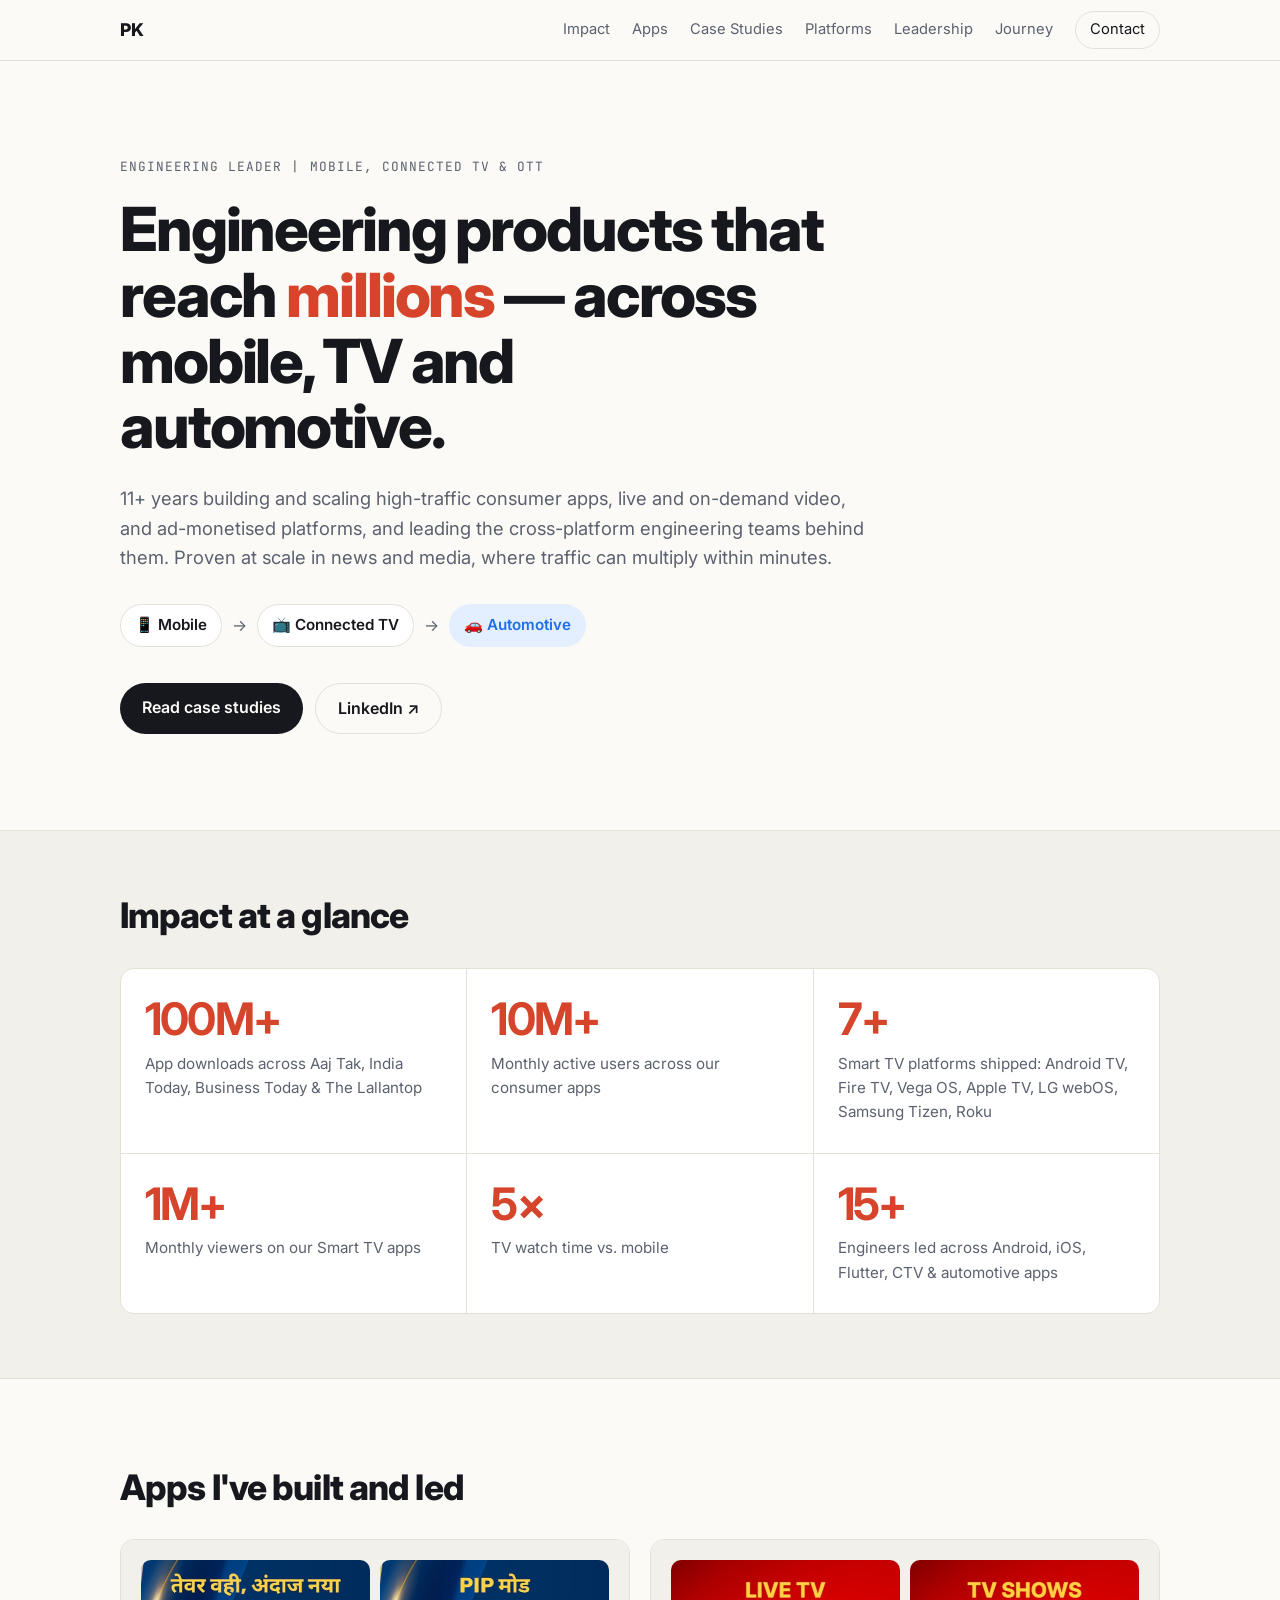
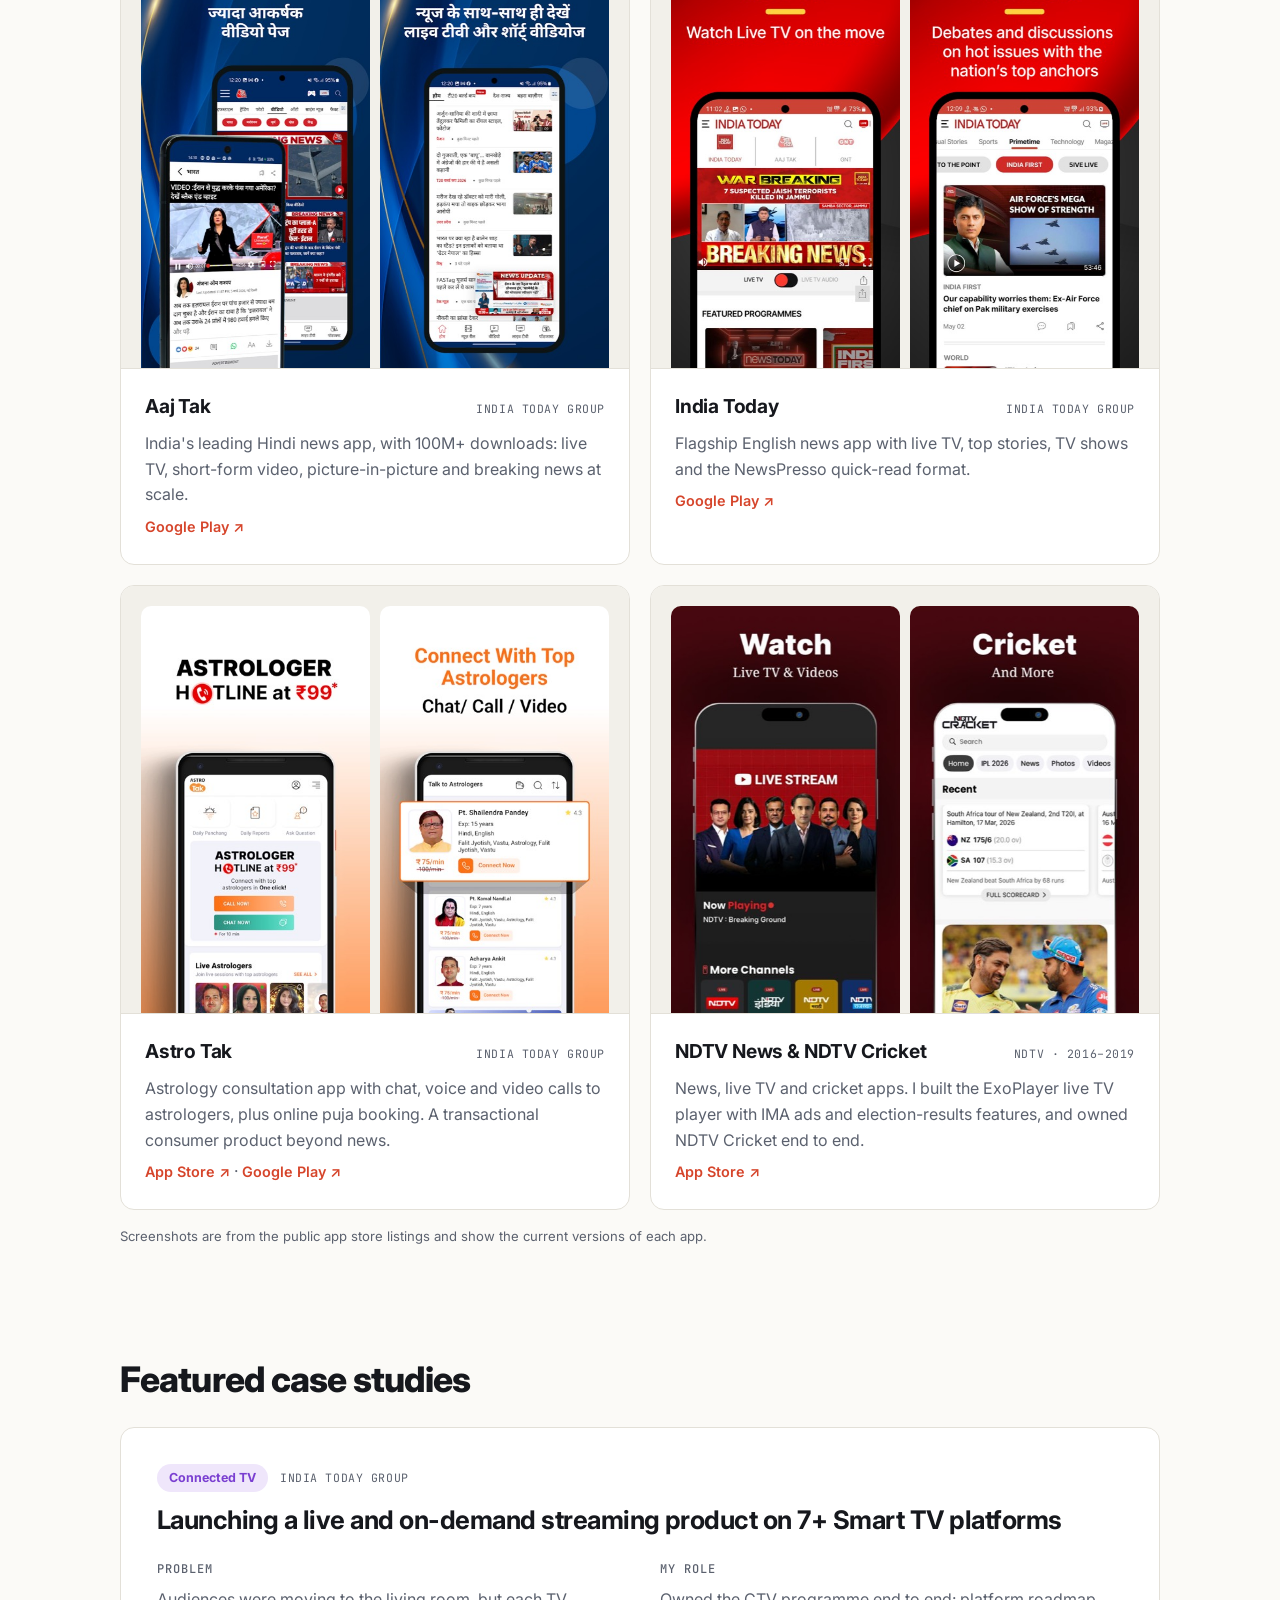
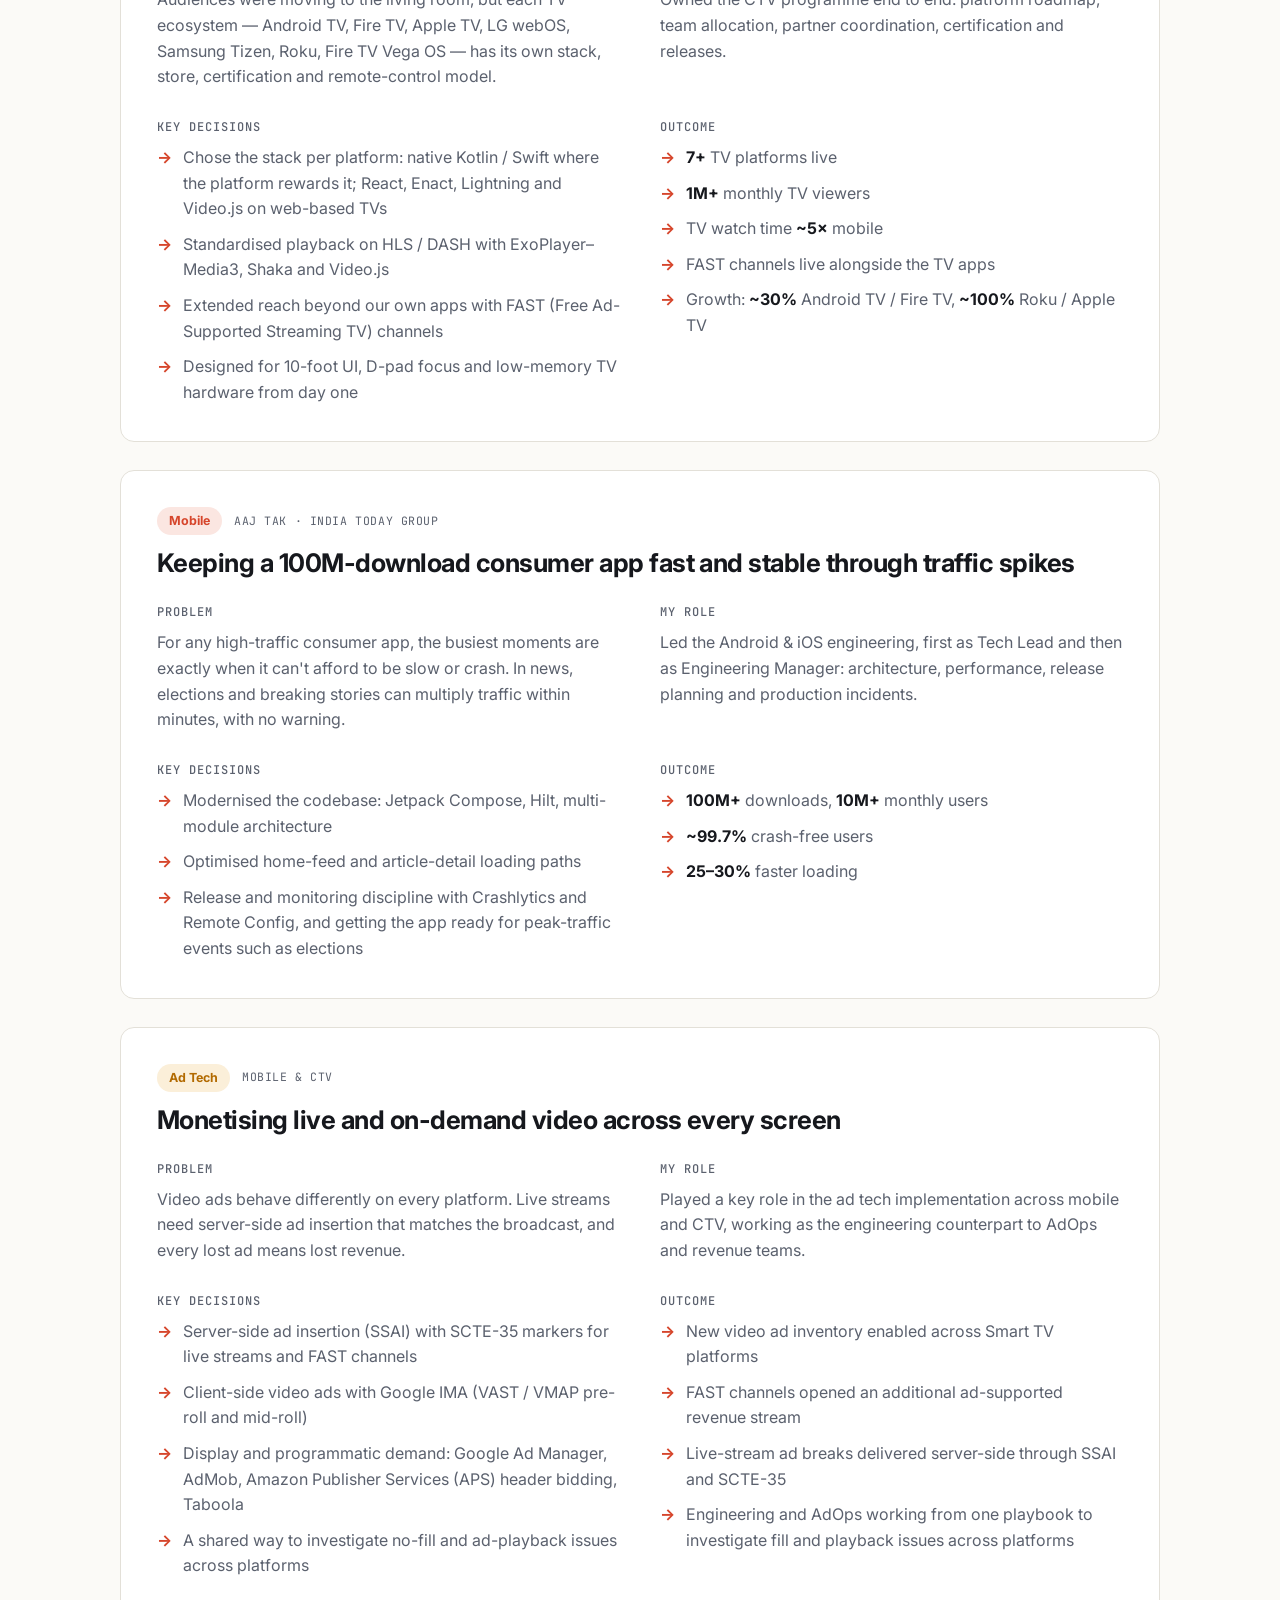
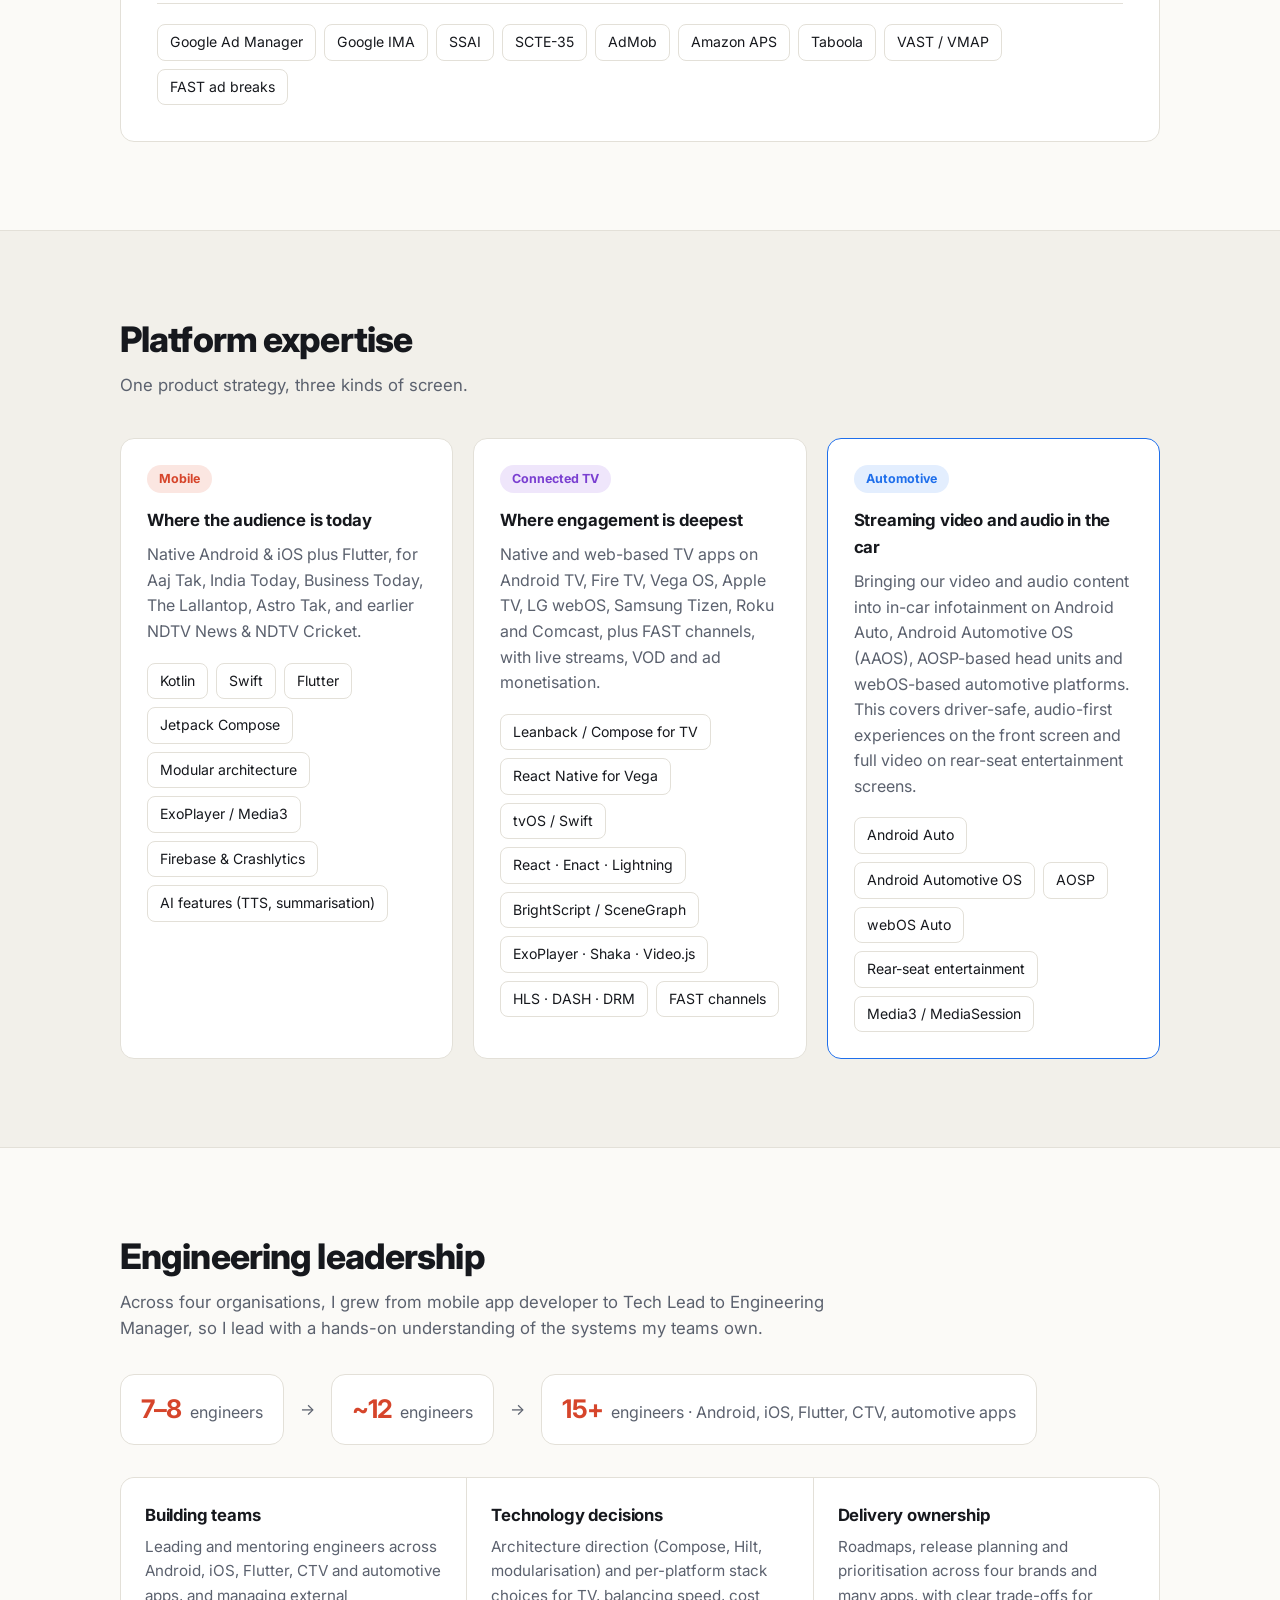
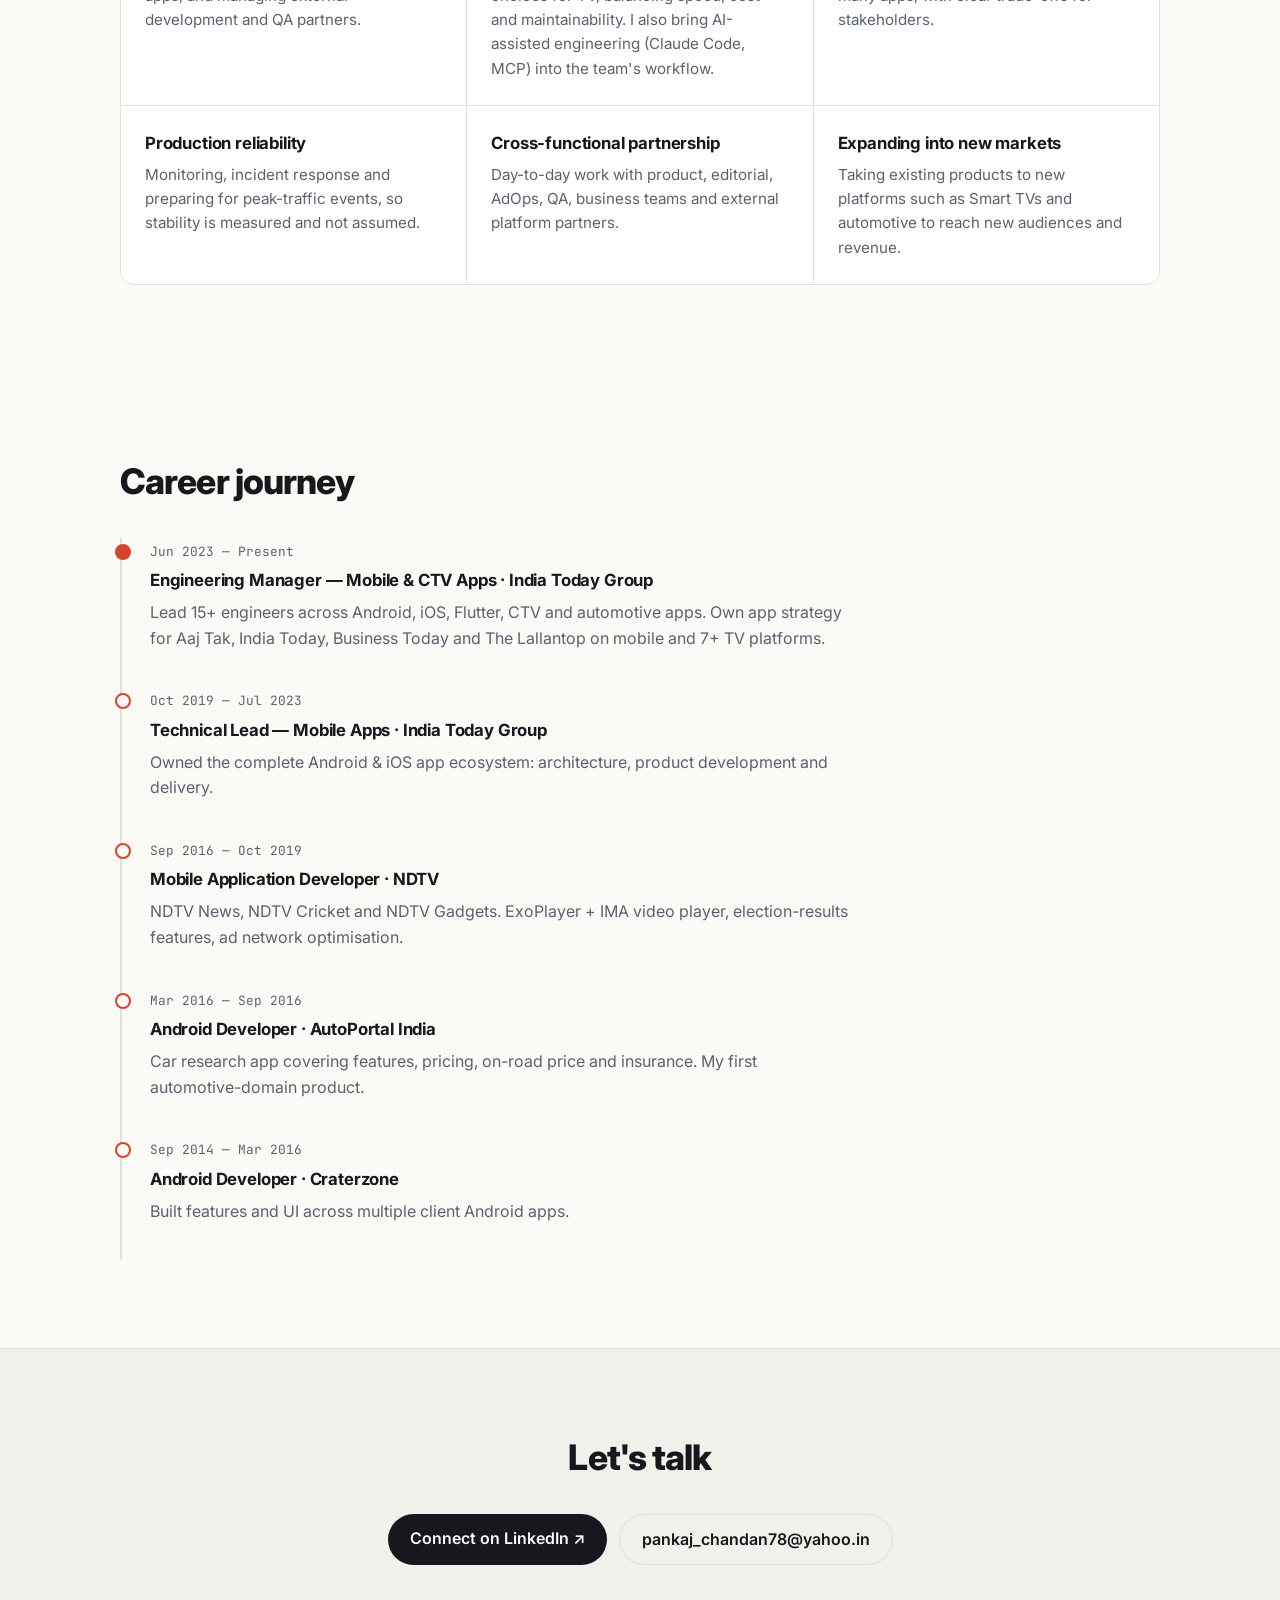
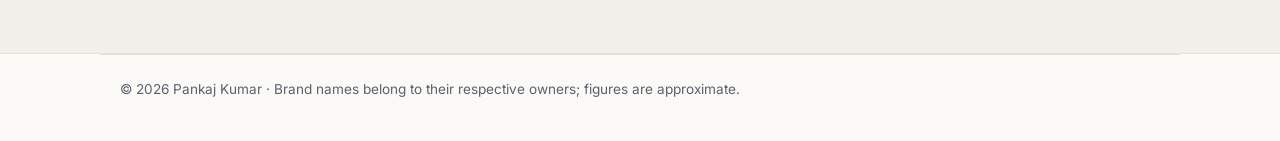
==== index.html @ 27af9845 "Add app gallery with store screenshots, including Astro Tak Co-Authored-By: Claude Opus 5.5 <noreply" ====
<!doctype html>
<html lang="en">
<head>
  <meta charset="utf-8">
  <meta name="viewport" content="width=device-width, initial-scale=1">
  <title>Pankaj Kumar — Engineering Leader, Mobile, Connected TV &amp; OTT</title>
  <meta name="description" content="Engineering Leader with 11+ years scaling high-traffic consumer apps, live and on-demand video, and ad-monetised platforms across mobile, 7+ Smart TV platforms and automotive. Proven at scale on Aaj Tak, India Today and NDTV.">
  <meta property="og:type" content="website">
  <meta property="og:title" content="Pankaj Kumar — Engineering Leader, Mobile, Connected TV &amp; OTT">
  <meta property="og:description" content="Multi-platform engineering leader for high-traffic consumer apps, live and on-demand video, and ad-monetised platforms — on phones, 7+ TV platforms and in the car.">
  <meta property="og:url" content="https://pankajkumar78.github.io/">
  <meta property="og:image" content="https://pankajkumar78.github.io/og-image.png">
  <meta property="og:image:width" content="1200">
  <meta property="og:image:height" content="630">
  <meta name="twitter:card" content="summary_large_image">
  <link rel="icon" href="favicon.svg" type="image/svg+xml">
  <link rel="preconnect" href="https://fonts.googleapis.com">
  <link rel="preconnect" href="https://fonts.gstatic.com" crossorigin>
  <link href="https://fonts.googleapis.com/css2?family=Inter:wght@400;500;600;700;800&family=JetBrains+Mono:wght@500&display=swap" rel="stylesheet">
  <link rel="stylesheet" href="style.css">
</head>
<body>

<header class="nav">
  <div class="wrap nav-inner">
    <a href="#top" class="logo" aria-label="Back to top">PK</a>
    <nav aria-label="Sections">
      <a href="#impact">Impact</a>
      <a href="#apps">Apps</a>
      <a href="#case-studies">Case Studies</a>
      <a href="#platforms">Platforms</a>
      <a href="#leadership">Leadership</a>
      <a href="#journey">Journey</a>
      <a href="#contact" class="btn-sm">Contact</a>
    </nav>
  </div>
</header>

<main id="top">

  <!-- 01 HERO -->
  <section class="hero wrap">
    <p class="eyebrow">Engineering Leader | Mobile, Connected TV &amp; OTT</p>
    <h1>Engineering products that reach <span class="accent">millions</span> — across mobile, TV and automotive.</h1>
    <p class="lede">
      11+ years building and scaling high-traffic consumer apps, live and on-demand video, and ad-monetised
      platforms, and leading the cross-platform engineering teams behind them. Proven at scale in news and media,
      where traffic can multiply within minutes.
    </p>
    <div class="screens" aria-label="Screens I build for">
      <span class="chip">📱 Mobile</span><span class="arrow">→</span>
      <span class="chip">📺 Connected TV</span><span class="arrow">→</span>
      <span class="chip chip-next">🚗 Automotive</span>
    </div>
    <div class="cta">
      <a class="btn" href="#case-studies">Read case studies</a>
      <a class="btn ghost" href="https://www.linkedin.com/in/pankajkumar-techie/" target="_blank" rel="noopener">LinkedIn ↗</a>
    </div>
  </section>

  <!-- 02 IMPACT -->
  <section id="impact" class="band">
    <div class="wrap block">
      <h2 class="section-title">Impact at a glance</h2>
      <div class="stats">
        <div class="stat"><b>100M+</b><span>App downloads across Aaj Tak, India Today, Business Today &amp; The Lallantop</span></div>
        <!-- VERIFY: 10M MAU across apps -->
        <div class="stat"><b>10M+</b><span>Monthly active users across our consumer apps</span></div>
        <div class="stat"><b>7+</b><span>Smart TV platforms shipped: Android TV, Fire TV, Vega OS, Apple TV, LG webOS, Samsung Tizen, Roku</span></div>
        <div class="stat"><b>1M+</b><span>Monthly viewers on our Smart TV apps</span></div>
        <!-- VERIFY: 5x watch time vs mobile -->
        <div class="stat"><b>5×</b><span>TV watch time vs. mobile</span></div>
        <div class="stat"><b>15+</b><span>Engineers led across Android, iOS, Flutter, CTV &amp; automotive apps</span></div>
      </div>
    </div>
  </section>

  <!-- APPS -->
  <section id="apps" class="wrap section">
    <h2 class="section-title">Apps I've built and led</h2>
    <div class="apps">
      <article class="app">
        <div class="app-shots"><img src="images/aajtak-video.jpg" alt="Aaj Tak app video page" loading="lazy" width="380" height="676"><img src="images/aajtak-pip.jpg" alt="Aaj Tak app picture-in-picture mode" loading="lazy" width="380" height="676"></div>
        <div class="app-body">
          <div class="card-head"><h3>Aaj Tak</h3><span class="tag">India Today Group</span></div>
          <p>India's leading Hindi news app, with 100M+ downloads: live TV, short-form video, picture-in-picture and breaking news at scale.</p>
          <p class="app-links"><a href="https://play.google.com/store/apps/details?id=in.AajTak.headlines" target="_blank" rel="noopener">Google Play ↗</a></p>
        </div>
      </article>
      <article class="app">
        <div class="app-shots"><img src="images/indiatoday-live.jpg" alt="India Today app live TV" loading="lazy" width="380" height="676"><img src="images/indiatoday-shows.jpg" alt="India Today app TV shows" loading="lazy" width="380" height="676"></div>
        <div class="app-body">
          <div class="card-head"><h3>India Today</h3><span class="tag">India Today Group</span></div>
          <p>Flagship English news app with live TV, top stories, TV shows and the NewsPresso quick-read format.</p>
          <p class="app-links"><a href="https://play.google.com/store/apps/details?id=com.indiatoday" target="_blank" rel="noopener">Google Play ↗</a></p>
        </div>
      </article>
      <article class="app">
        <div class="app-shots"><img src="images/astrotak-hotline.jpg" alt="Astro Tak app astrologer hotline" loading="lazy" width="380" height="676"><img src="images/astrotak-consult.jpg" alt="Astro Tak app consultation list" loading="lazy" width="380" height="676"></div>
        <div class="app-body">
          <div class="card-head"><h3>Astro Tak</h3><span class="tag">India Today Group</span></div>
          <p>Astrology consultation app with chat, voice and video calls to astrologers, plus online puja booking. A transactional consumer product beyond news.</p>
          <p class="app-links"><a href="https://apps.apple.com/in/app/astrotak/id1583755180" target="_blank" rel="noopener">App Store ↗</a> · <a href="https://play.google.com/store/apps/details?id=com.aajtak.astrotak" target="_blank" rel="noopener">Google Play ↗</a></p>
        </div>
      </article>
      <article class="app">
        <div class="app-shots"><img src="images/ndtv-watch.jpg" alt="NDTV app live TV and videos" loading="lazy" width="380" height="676"><img src="images/ndtv-cricket.jpg" alt="NDTV app cricket section" loading="lazy" width="380" height="676"></div>
        <div class="app-body">
          <div class="card-head"><h3>NDTV News &amp; NDTV Cricket</h3><span class="tag">NDTV · 2016–2019</span></div>
          <p>News, live TV and cricket apps. I built the ExoPlayer live TV player with IMA ads and election-results features, and owned NDTV Cricket end to end.</p>
          <p class="app-links"><a href="https://apps.apple.com/in/app/ndtv-news/id377869410" target="_blank" rel="noopener">App Store ↗</a></p>
        </div>
      </article>
    </div>
    <p class="note">Screenshots are from the public app store listings and show the current versions of each app.</p>
  </section>

  <!-- 03 CASE STUDIES -->
  <section id="case-studies" class="wrap section">
    <h2 class="section-title">Featured case studies</h2>

    <article class="case">
      <div class="case-meta"><span class="cat cat-ctv">Connected TV</span><span class="tag">India Today Group</span></div>
      <h3>Launching a live and on-demand streaming product on 7+ Smart TV platforms</h3>
      <div class="case-grid">
        <div>
          <h4>Problem</h4>
          <p>Audiences were moving to the living room, but each TV ecosystem — Android TV, Fire TV, Apple TV, LG webOS, Samsung Tizen, Roku, Fire TV Vega OS — has its own stack, store, certification and remote-control model.</p>
        </div>
        <div>
          <h4>My role</h4>
          <p>Owned the CTV programme end to end: platform roadmap, team allocation, partner coordination, certification and releases.</p>
        </div>
        <div>
          <h4>Key decisions</h4>
          <ul class="ticks">
            <li>Chose the stack per platform: native Kotlin / Swift where the platform rewards it; React, Enact, Lightning and Video.js on web-based TVs</li>
            <li>Standardised playback on HLS / DASH with ExoPlayer–Media3, Shaka and Video.js</li>
            <li>Extended reach beyond our own apps with FAST (Free Ad-Supported Streaming TV) channels</li>
            <li>Designed for 10-foot UI, D-pad focus and low-memory TV hardware from day one</li>
            <!-- TODO: add one decision only you can describe, e.g. shared code vs. per-platform apps, build vs. partner -->
          </ul>
        </div>
        <div>
          <h4>Outcome</h4>
          <!-- VERIFY: all figures and reporting period -->
          <ul class="ticks">
            <li><b>7+</b> TV platforms live</li>
            <li><b>1M+</b> monthly TV viewers</li>
            <li>TV watch time <b>~5×</b> mobile</li>
            <li>FAST channels live alongside the TV apps</li>
            <li>Growth: <b>~30%</b> Android TV / Fire TV, <b>~100%</b> Roku / Apple TV</li>
          </ul>
        </div>
      </div>
    </article>

    <article class="case">
      <div class="case-meta"><span class="cat cat-mobile">Mobile</span><span class="tag">Aaj Tak · India Today Group</span></div>
      <h3>Keeping a 100M-download consumer app fast and stable through traffic spikes</h3>
      <div class="case-grid">
        <div>
          <h4>Problem</h4>
          <p>For any high-traffic consumer app, the busiest moments are exactly when it can't afford to be slow or crash. In news, elections and breaking stories can multiply traffic within minutes, with no warning.</p>
        </div>
        <div>
          <h4>My role</h4>
          <p>Led the Android &amp; iOS engineering, first as Tech Lead and then as Engineering Manager: architecture, performance, release planning and production incidents.</p>
        </div>
        <div>
          <h4>Key decisions</h4>
          <ul class="ticks">
            <li>Modernised the codebase: Jetpack Compose, Hilt, multi-module architecture</li>
            <li>Optimised home-feed and article-detail loading paths</li>
            <li>Release and monitoring discipline with Crashlytics and Remote Config, and getting the app ready for peak-traffic events such as elections</li>
            <!-- TODO: add a specific example, e.g. what you changed before an election results day -->
          </ul>
        </div>
        <div>
          <h4>Outcome</h4>
          <!-- VERIFY: crash-free %, load improvement % and measurement period -->
          <ul class="ticks">
            <li><b>100M+</b> downloads, <b>10M+</b> monthly users</li>
            <li><b>~99.7%</b> crash-free users</li>
            <li><b>25–30%</b> faster loading</li>
          </ul>
        </div>
      </div>
    </article>

    <article class="case">
      <div class="case-meta"><span class="cat cat-ads">Ad Tech</span><span class="tag">Mobile &amp; CTV</span></div>
      <h3>Monetising live and on-demand video across every screen</h3>
      <div class="case-grid">
        <div>
          <h4>Problem</h4>
          <p>Video ads behave differently on every platform. Live streams need server-side ad insertion that matches the broadcast, and every lost ad means lost revenue.</p>
        </div>
        <div>
          <h4>My role</h4>
          <p>Played a key role in the ad tech implementation across mobile and CTV, working as the engineering counterpart to AdOps and revenue teams.</p>
        </div>
        <div>
          <h4>Key decisions</h4>
          <ul class="ticks">
            <li>Server-side ad insertion (SSAI) with SCTE-35 markers for live streams and FAST channels</li>
            <li>Client-side video ads with Google IMA (VAST / VMAP pre-roll and mid-roll)</li>
            <li>Display and programmatic demand: Google Ad Manager, AdMob, Amazon Publisher Services (APS) header bidding, Taboola</li>
            <li>A shared way to investigate no-fill and ad-playback issues across platforms</li>
          </ul>
        </div>
        <div>
          <h4>Outcome</h4>
          <ul class="ticks">
            <li>New video ad inventory enabled across Smart TV platforms</li>
            <li>FAST channels opened an additional ad-supported revenue stream</li>
            <li>Live-stream ad breaks delivered server-side through SSAI and SCTE-35</li>
            <li>Engineering and AdOps working from one playbook to investigate fill and playback issues across platforms</li>
            <!-- TODO (if you have evidence): better ad playback reliability, improved fill rate / revenue, or faster issue investigation, with a figure or "reduced from X to Y" -->
          </ul>
        </div>
      </div>
      <div class="pills case-pills"><span>Google Ad Manager</span><span>Google IMA</span><span>SSAI</span><span>SCTE-35</span><span>AdMob</span><span>Amazon APS</span><span>Taboola</span><span>VAST / VMAP</span><span>FAST ad breaks</span></div>
    </article>
  </section>

  <!-- 04 PLATFORMS -->
  <section id="platforms" class="band">
    <div class="wrap section">
      <h2 class="section-title">Platform expertise</h2>
      <p class="section-sub">One product strategy, three kinds of screen.</p>
      <div class="cols three">
        <div class="plat">
          <span class="cat cat-mobile">Mobile</span>
          <h3>Where the audience is today</h3>
          <p>Native Android &amp; iOS plus Flutter, for Aaj Tak, India Today, Business Today, The Lallantop, Astro Tak, and earlier NDTV News &amp; NDTV Cricket.</p>
          <div class="pills"><span>Kotlin</span><span>Swift</span><span>Flutter</span><span>Jetpack Compose</span><span>Modular architecture</span><span>ExoPlayer / Media3</span><span>Firebase &amp; Crashlytics</span><span>AI features (TTS, summarisation)</span></div>
        </div>
        <div class="plat">
          <span class="cat cat-ctv">Connected TV</span>
          <h3>Where engagement is deepest</h3>
          <p>Native and web-based TV apps on Android TV, Fire TV, Vega OS, Apple TV, LG webOS, Samsung Tizen, Roku and Comcast, plus FAST channels, with live streams, VOD and ad monetisation.</p>
          <div class="pills"><span>Leanback / Compose for TV</span><span>React Native for Vega</span><span>tvOS / Swift</span><span>React · Enact · Lightning</span><span>BrightScript / SceneGraph</span><span>ExoPlayer · Shaka · Video.js</span><span>HLS · DASH · DRM</span><span>FAST channels</span></div>
        </div>
        <div class="plat plat-auto">
          <span class="cat cat-auto">Automotive</span>
          <h3>Streaming video and audio in the car</h3>
          <p>Bringing our video and audio content into in-car infotainment on Android Auto, Android Automotive OS (AAOS), AOSP-based head units and webOS-based automotive platforms. This covers driver-safe, audio-first experiences on the front screen and full video on rear-seat entertainment screens.</p>
          <div class="pills"><span>Android Auto</span><span>Android Automotive OS</span><span>AOSP</span><span>webOS Auto</span><span>Rear-seat entertainment</span><span>Media3 / MediaSession</span></div>
        </div>
      </div>
    </div>
  </section>

  <!-- 05 LEADERSHIP -->
  <section id="leadership" class="wrap section">
    <h2 class="section-title">Engineering leadership</h2>
    <p class="section-sub">Across four organisations, I grew from mobile app developer to Tech Lead to Engineering Manager, so I lead with a hands-on understanding of the systems my teams own.</p>
    <!-- VERIFY: team growth path 7–8 → ~12 → 15+ -->
    <div class="team-growth" aria-label="Team growth">
      <div><b>7–8</b><span>engineers</span></div><span class="arrow">→</span>
      <div><b>~12</b><span>engineers</span></div><span class="arrow">→</span>
      <div><b>15+</b><span>engineers · Android, iOS, Flutter, CTV, automotive apps</span></div>
    </div>
    <div class="lead-grid">
      <div><h3>Building teams</h3><p>Leading and mentoring engineers across Android, iOS, Flutter, CTV and automotive apps, and managing external development and QA partners.</p></div>
      <div><h3>Technology decisions</h3><p>Architecture direction (Compose, Hilt, modularisation) and per-platform stack choices for TV, balancing speed, cost and maintainability. I also bring AI-assisted engineering (Claude Code, MCP) into the team's workflow.</p></div>
      <div><h3>Delivery ownership</h3><p>Roadmaps, release planning and prioritisation across four brands and many apps, with clear trade-offs for stakeholders.</p></div>
      <div><h3>Production reliability</h3><p>Monitoring, incident response and preparing for peak-traffic events, so stability is measured and not assumed.</p></div>
      <div><h3>Cross-functional partnership</h3><p>Day-to-day work with product, editorial, AdOps, QA, business teams and external platform partners.</p></div>
      <div><h3>Expanding into new markets</h3><p>Taking existing products to new platforms such as Smart TVs and automotive to reach new audiences and revenue.</p></div>
    </div>
  </section>

  <!-- 07 JOURNEY -->
  <section id="journey" class="wrap section">
    <h2 class="section-title">Career journey</h2>
    <ol class="timeline">
      <li>
        <time>Jun 2023 — Present</time>
        <h3>Engineering Manager — Mobile &amp; CTV Apps · India Today Group</h3>
        <p>Lead 15+ engineers across Android, iOS, Flutter, CTV and automotive apps. Own app strategy for Aaj Tak, India Today, Business Today and The Lallantop on mobile and 7+ TV platforms.</p>
      </li>
      <li>
        <time>Oct 2019 — Jul 2023</time>
        <h3>Technical Lead — Mobile Apps · India Today Group</h3>
        <p>Owned the complete Android &amp; iOS app ecosystem: architecture, product development and delivery.</p>
      </li>
      <li>
        <time>Sep 2016 — Oct 2019</time>
        <h3>Mobile Application Developer · NDTV</h3>
        <p>NDTV News, NDTV Cricket and NDTV Gadgets. ExoPlayer + IMA video player, election-results features, ad network optimisation.</p>
      </li>
      <li>
        <time>Mar 2016 — Sep 2016</time>
        <h3>Android Developer · AutoPortal India</h3>
        <p>Car research app covering features, pricing, on-road price and insurance. My first automotive-domain product.</p>
      </li>
      <li>
        <time>Sep 2014 — Mar 2016</time>
        <h3>Android Developer · Craterzone</h3>
        <p>Built features and UI across multiple client Android apps.</p>
      </li>
    </ol>
  </section>

  <!-- 08 CONTACT -->
  <section id="contact" class="band">
    <div class="wrap section contact">
      <h2 class="section-title">Let's talk</h2>
      <div class="cta">
        <a class="btn" href="https://www.linkedin.com/in/pankajkumar-techie/" target="_blank" rel="noopener">Connect on LinkedIn ↗</a>
        <a class="btn ghost" href="mailto:pankaj_chandan78@yahoo.in">pankaj_chandan78@yahoo.in</a>
      </div>
    </div>
  </section>
</main>

<footer class="wrap footer">
  <p>© 2026 Pankaj Kumar · Brand names belong to their respective owners; figures are approximate.</p>
</footer>

</body>
</html>
---- style.css ----
:root {
  --bg: #fbfaf7;
  --bg-band: #f2f0ea;
  --surface: #ffffff;
  --text: #16181d;
  --muted: #5b616e;
  --line: #e3e0d8;
  --accent: #d6452b;
  --accent-soft: #fbe6e1;
  --next: #1f6feb;
  --next-soft: #e3eefe;
  --tv: #7a3fd1;
  --tv-soft: #efe6fb;
  --ads: #b26a00;
  --ads-soft: #fbefd9;
  --radius: 14px;
}
@media (prefers-color-scheme: dark) {
  :root {
    --bg: #0f1115;
    --bg-band: #161920;
    --surface: #1b1f27;
    --text: #eceef2;
    --muted: #9aa1ae;
    --line: #2a2f3a;
    --accent: #ff6b4f;
    --accent-soft: #3a1d17;
    --next: #5b9cff;
    --next-soft: #16243d;
    --tv: #b48cff;
    --tv-soft: #2a1d40;
    --ads: #f0b25a;
    --ads-soft: #3a2a12;
  }
}

* { box-sizing: border-box; margin: 0; padding: 0; }
html { scroll-behavior: smooth; scroll-padding-top: 72px; }
body {
  font-family: "Inter", system-ui, -apple-system, sans-serif;
  background: var(--bg);
  color: var(--text);
  line-height: 1.6;
  -webkit-font-smoothing: antialiased;
}
a { color: inherit; text-decoration: none; }
.wrap { max-width: 1080px; margin: 0 auto; padding: 0 20px; }
.section { padding: 88px 20px; }
.band { background: var(--bg-band); border-block: 1px solid var(--line); }

/* nav */
.nav {
  position: sticky; top: 0; z-index: 10;
  background: color-mix(in srgb, var(--bg) 85%, transparent);
  backdrop-filter: blur(10px);
  border-bottom: 1px solid var(--line);
}
.nav-inner { display: flex; align-items: center; justify-content: space-between; height: 60px; }
.logo { font-weight: 800; letter-spacing: -0.02em; font-size: 1.1rem; }
.nav nav { display: flex; gap: 22px; align-items: center; font-size: 0.92rem; color: var(--muted); }
.nav nav a:hover { color: var(--text); }
.btn-sm { color: var(--text) !important; border: 1px solid var(--line); padding: 6px 14px; border-radius: 999px; }

/* hero */
.hero { padding-top: 96px; padding-bottom: 96px; }
.eyebrow {
  font-family: "JetBrains Mono", monospace; font-size: 0.8rem;
  text-transform: uppercase; letter-spacing: 0.08em; color: var(--muted); margin-bottom: 20px;
}
h1 {
  font-size: clamp(2.1rem, 5.2vw, 3.8rem); line-height: 1.08;
  letter-spacing: -0.035em; font-weight: 800; max-width: 18ch;
}
.accent { color: var(--accent); }
.lede { margin-top: 24px; font-size: 1.15rem; color: var(--muted); max-width: 62ch; }
.screens { display: flex; flex-wrap: wrap; align-items: center; gap: 10px; margin-top: 32px; }
.chip {
  padding: 8px 14px; border-radius: 999px; background: var(--surface);
  border: 1px solid var(--line); font-weight: 600; font-size: 0.95rem;
}
.chip-next { background: var(--next-soft); border-color: transparent; color: var(--next); }
.arrow { color: var(--muted); }
.cta { display: flex; flex-wrap: wrap; gap: 12px; margin-top: 36px; }
.btn {
  display: inline-block; padding: 12px 22px; border-radius: 999px; font-weight: 600;
  background: var(--text); color: var(--bg); transition: transform .15s ease;
}
.btn:hover { transform: translateY(-2px); }
.btn.ghost { background: transparent; color: var(--text); border: 1px solid var(--line); }

/* section headings */
.section-title { font-size: clamp(1.6rem, 3vw, 2.2rem); letter-spacing: -0.025em; line-height: 1.15; font-weight: 800; }
.section-sub { color: var(--muted); margin-top: 12px; max-width: 64ch; font-size: 1.05rem; }
h3 { font-size: 1.05rem; font-weight: 700; letter-spacing: -0.01em; }

/* stats */
.block { padding-top: 64px; padding-bottom: 64px; }
.stats { display: grid; grid-template-columns: repeat(3, 1fr); gap: 1px; margin-top: 32px; background: var(--line); border: 1px solid var(--line); border-radius: var(--radius); overflow: hidden; }
.stat { background: var(--surface); padding: 28px 24px; }
.stat b { display: block; font-size: clamp(2rem, 4vw, 2.8rem); letter-spacing: -0.04em; line-height: 1; color: var(--accent); }
.stat span { display: block; margin-top: 10px; color: var(--muted); font-size: 0.95rem; }

/* cards */
.cards { display: grid; grid-template-columns: repeat(2, 1fr); gap: 20px; margin-top: 36px; }
.card { background: var(--surface); border: 1px solid var(--line); border-radius: var(--radius); padding: 28px; }
.card-head { display: flex; justify-content: space-between; align-items: baseline; gap: 12px; flex-wrap: wrap; margin-bottom: 10px; }
.card h3 { font-size: 1.3rem; }
.card p { color: var(--muted); }
.tag { font-family: "JetBrains Mono", monospace; font-size: 0.72rem; color: var(--muted); text-transform: uppercase; letter-spacing: 0.05em; }
.metrics { list-style: none; display: flex; flex-wrap: wrap; gap: 8px; margin-top: 16px; }
.metrics li { background: var(--accent-soft); color: var(--accent); font-weight: 600; font-size: 0.85rem; padding: 4px 12px; border-radius: 999px; }

/* platforms */
.platforms { display: flex; flex-wrap: wrap; gap: 10px; margin-top: 32px; }
.platforms span {
  padding: 10px 18px; border-radius: 10px; background: var(--surface);
  border: 1px solid var(--line); font-weight: 600;
}
.cols { display: grid; grid-template-columns: 1fr 1fr; gap: 40px; margin-top: 40px; }
.cols.three { grid-template-columns: repeat(3, 1fr); gap: 20px; }
.section.cols { margin-top: 0; }
.cols h3 { margin-bottom: 12px; }
.cols p { color: var(--muted); }
.ticks { list-style: none; display: grid; gap: 10px; }
.ticks li { padding-left: 26px; position: relative; color: var(--muted); }
.ticks li::before { content: "→"; position: absolute; left: 0; color: var(--accent); font-weight: 700; }
.ticks b { color: var(--text); }

/* automotive */
.auto {
  background: var(--next-soft); border-radius: 24px; padding: 48px;
}
.auto .eyebrow, .auto .section-title { color: var(--next); }
.mini { background: var(--surface); border-radius: var(--radius); padding: 22px; }
.mini h3 { margin-bottom: 6px; }

/* pills */
.pills { display: flex; flex-wrap: wrap; gap: 8px; margin-top: 18px; }
.pills span { font-size: 0.88rem; padding: 6px 12px; border-radius: 8px; background: var(--surface); border: 1px solid var(--line); }

/* timeline */
.timeline { list-style: none; margin-top: 36px; border-left: 2px solid var(--line); }
.timeline li { position: relative; padding: 0 0 36px 28px; }
.timeline li::before {
  content: ""; position: absolute; left: -7px; top: 6px; width: 12px; height: 12px;
  border-radius: 50%; background: var(--bg); border: 2px solid var(--accent);
}
.timeline li:first-child::before { background: var(--accent); }
.timeline time { font-family: "JetBrains Mono", monospace; font-size: 0.8rem; color: var(--muted); }
.timeline h3 { margin: 4px 0 6px; }
.timeline p { color: var(--muted); max-width: 70ch; }

/* skills */
.skills { display: grid; grid-template-columns: repeat(2, 1fr); gap: 28px 40px; margin-top: 32px; }
.skills h3 { margin-bottom: 6px; }
.skills p { color: var(--muted); }

/* contact / footer */
.contact { text-align: center; }
.contact .section-sub { margin-inline: auto; }
.contact .cta { justify-content: center; }
.footer { padding-top: 24px; padding-bottom: 40px; border-top: 1px solid var(--line); color: var(--muted); font-size: 0.85rem; }

/* responsive */
@media (max-width: 800px) {
  .nav-inner { height: auto; flex-direction: column; align-items: stretch; gap: 0; padding-top: 10px; }
  .nav nav { overflow-x: auto; gap: 18px; padding: 10px 0 12px; scrollbar-width: none; white-space: nowrap; }
  .nav nav::-webkit-scrollbar { display: none; }
  html { scroll-padding-top: 100px; }
  .case { padding: 24px 20px; }
  .case-grid { grid-template-columns: 1fr; gap: 20px; }
  .lead-grid { grid-template-columns: 1fr; }
  .team-growth { flex-direction: column; align-items: flex-start; }
  .team-growth .arrow { transform: rotate(90deg); }
  .stats { grid-template-columns: repeat(2, 1fr); }
  .cards, .cols, .cols.three, .skills { grid-template-columns: 1fr; }
  .section { padding: 64px 16px; }
  .wrap { padding-inline: 16px; }
  .auto { padding: 28px 20px; }
  .hero { padding-top: 56px; padding-bottom: 64px; }
}

/* case studies */
.case { background: var(--surface); border: 1px solid var(--line); border-radius: var(--radius); padding: 36px; margin-top: 28px; }
.case > h3 { font-size: clamp(1.25rem, 2.4vw, 1.6rem); letter-spacing: -0.02em; margin: 12px 0 24px; line-height: 1.25; }
.case-meta { display: flex; flex-wrap: wrap; gap: 12px; align-items: center; }
.case-grid { display: grid; grid-template-columns: 1fr 1fr; gap: 28px 40px; }
.case h4 { font-family: "JetBrains Mono", monospace; font-size: 0.75rem; text-transform: uppercase; letter-spacing: 0.08em; color: var(--muted); margin-bottom: 8px; font-weight: 500; }
.case p { color: var(--muted); }
.cat { display: inline-block; font-size: 0.78rem; font-weight: 700; padding: 4px 12px; border-radius: 999px; }
.cat-mobile { background: var(--accent-soft); color: var(--accent); }
.cat-ctv { background: var(--tv-soft); color: var(--tv); }
.cat-ads { background: var(--ads-soft); color: var(--ads); }
.cat-auto { background: var(--next-soft); color: var(--next); }

/* platforms */
.plat { background: var(--surface); border: 1px solid var(--line); border-radius: var(--radius); padding: 26px; }
.plat h3 { margin: 14px 0 8px; }
.plat-next { border-style: dashed; border-color: var(--next); }

/* leadership */
.team-growth { display: flex; align-items: center; gap: 16px; margin-top: 32px; flex-wrap: wrap; }
.team-growth div { background: var(--surface); border: 1px solid var(--line); border-radius: var(--radius); padding: 14px 20px; }
.team-growth b { font-size: 1.6rem; letter-spacing: -0.03em; color: var(--accent); margin-right: 8px; }
.team-growth span { color: var(--muted); }
.lead-grid { display: grid; grid-template-columns: repeat(3, 1fr); gap: 1px; margin-top: 32px; background: var(--line); border: 1px solid var(--line); border-radius: var(--radius); overflow: hidden; }
.lead-grid > div { background: var(--surface); padding: 24px; }
.lead-grid h3 { margin-bottom: 6px; }
.lead-grid p { color: var(--muted); font-size: 0.95rem; }

@media (max-width: 800px) {
  .case { padding: 24px 20px; }
  .case-grid, .lead-grid { grid-template-columns: 1fr; }
  .team-growth { flex-direction: column; align-items: flex-start; }
  .team-growth .arrow { transform: rotate(90deg); }
}
.plat-auto { border-color: var(--next); }
.case-pills { margin-top: 24px; padding-top: 20px; border-top: 1px solid var(--line); }

/* app gallery */
.apps { display: grid; grid-template-columns: repeat(2, 1fr); gap: 20px; margin-top: 32px; }
.app { background: var(--surface); border: 1px solid var(--line); border-radius: var(--radius); overflow: hidden; display: flex; flex-direction: column; }
.app-shots { display: grid; grid-template-columns: 1fr 1fr; gap: 10px; padding: 20px 20px 0; background: var(--bg-band); }
.app-shots img { width: 100%; height: auto; aspect-ratio: 9 / 16; object-fit: cover; object-position: top; border-radius: 10px 10px 0 0; display: block; }
.app-body { padding: 22px 24px 24px; border-top: 1px solid var(--line); }
.app-body h3 { font-size: 1.2rem; }
.app-body p { color: var(--muted); margin-top: 6px; }
.app-links a { color: var(--accent); font-weight: 600; font-size: 0.9rem; }
.note { color: var(--muted); font-size: 0.82rem; margin-top: 16px; }
@media (max-width: 800px) { .apps { grid-template-columns: 1fr; } }
#case-studies { padding-top: 24px; }
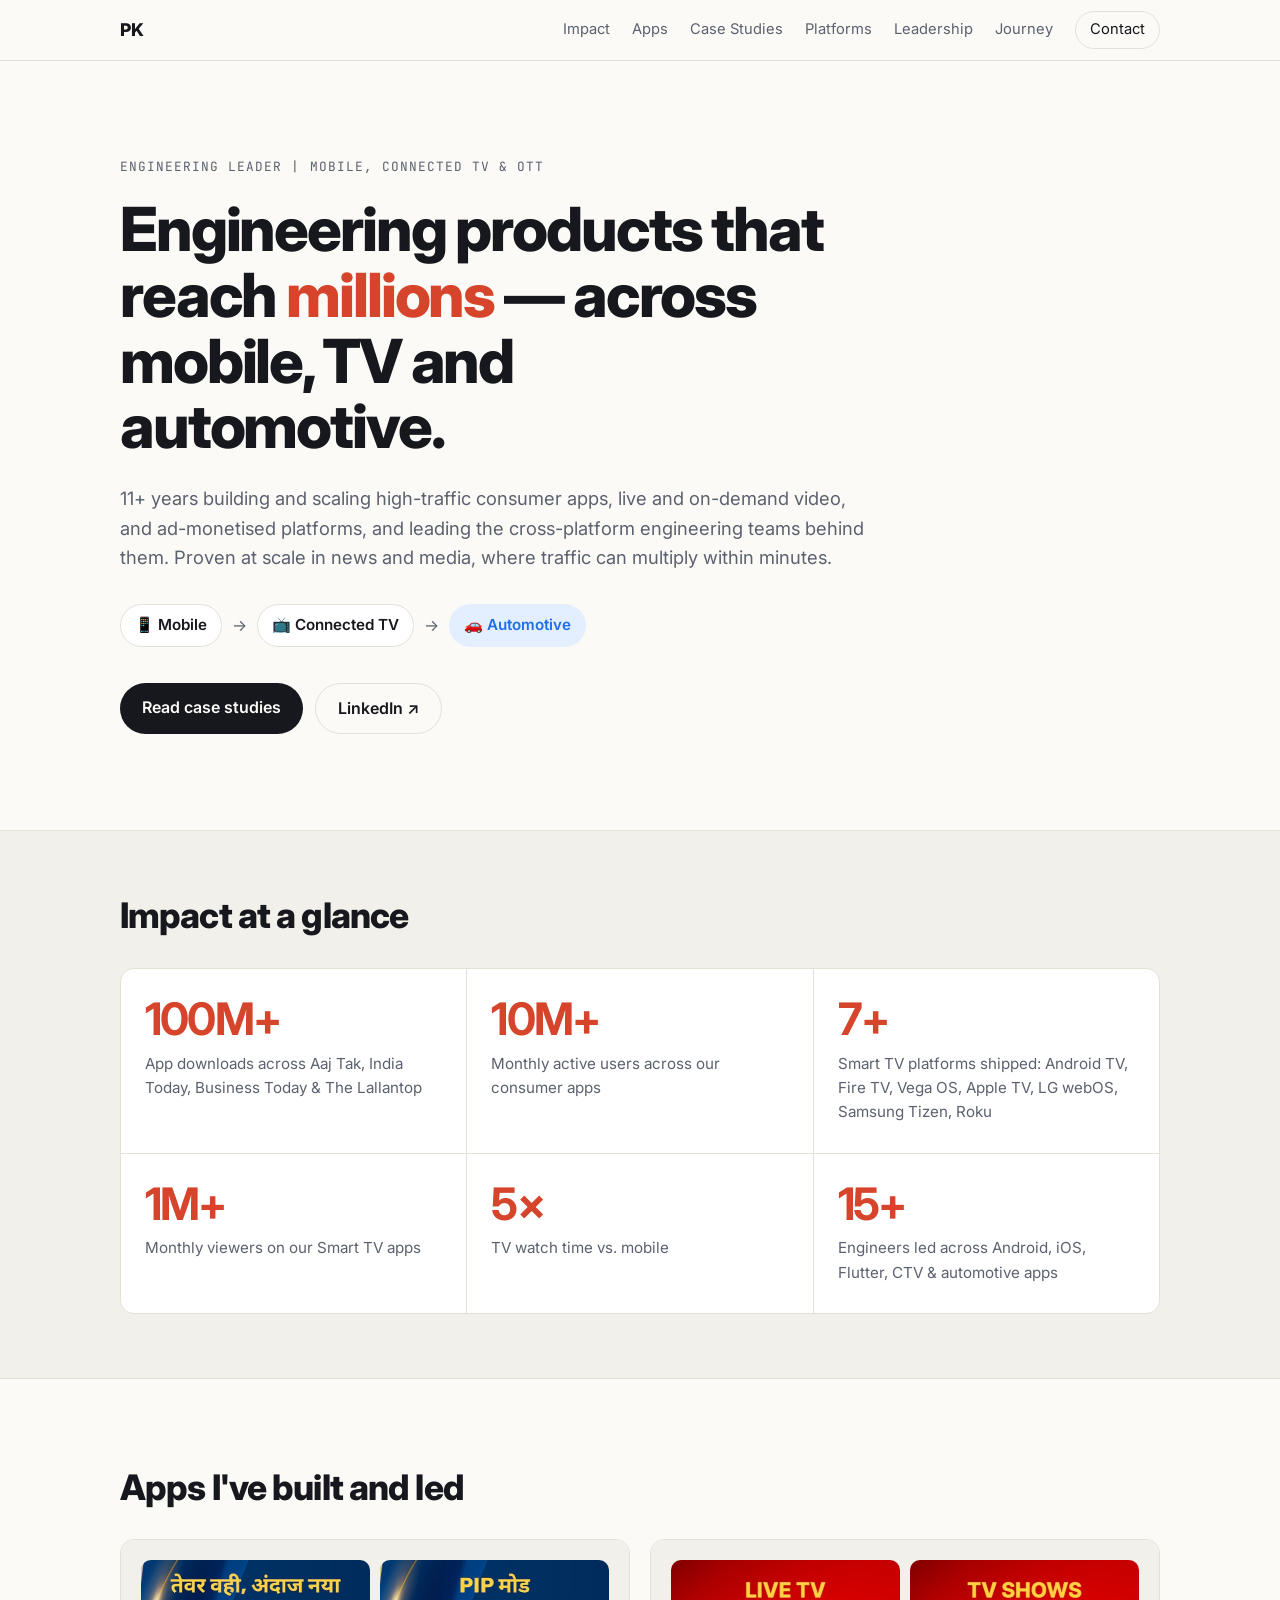
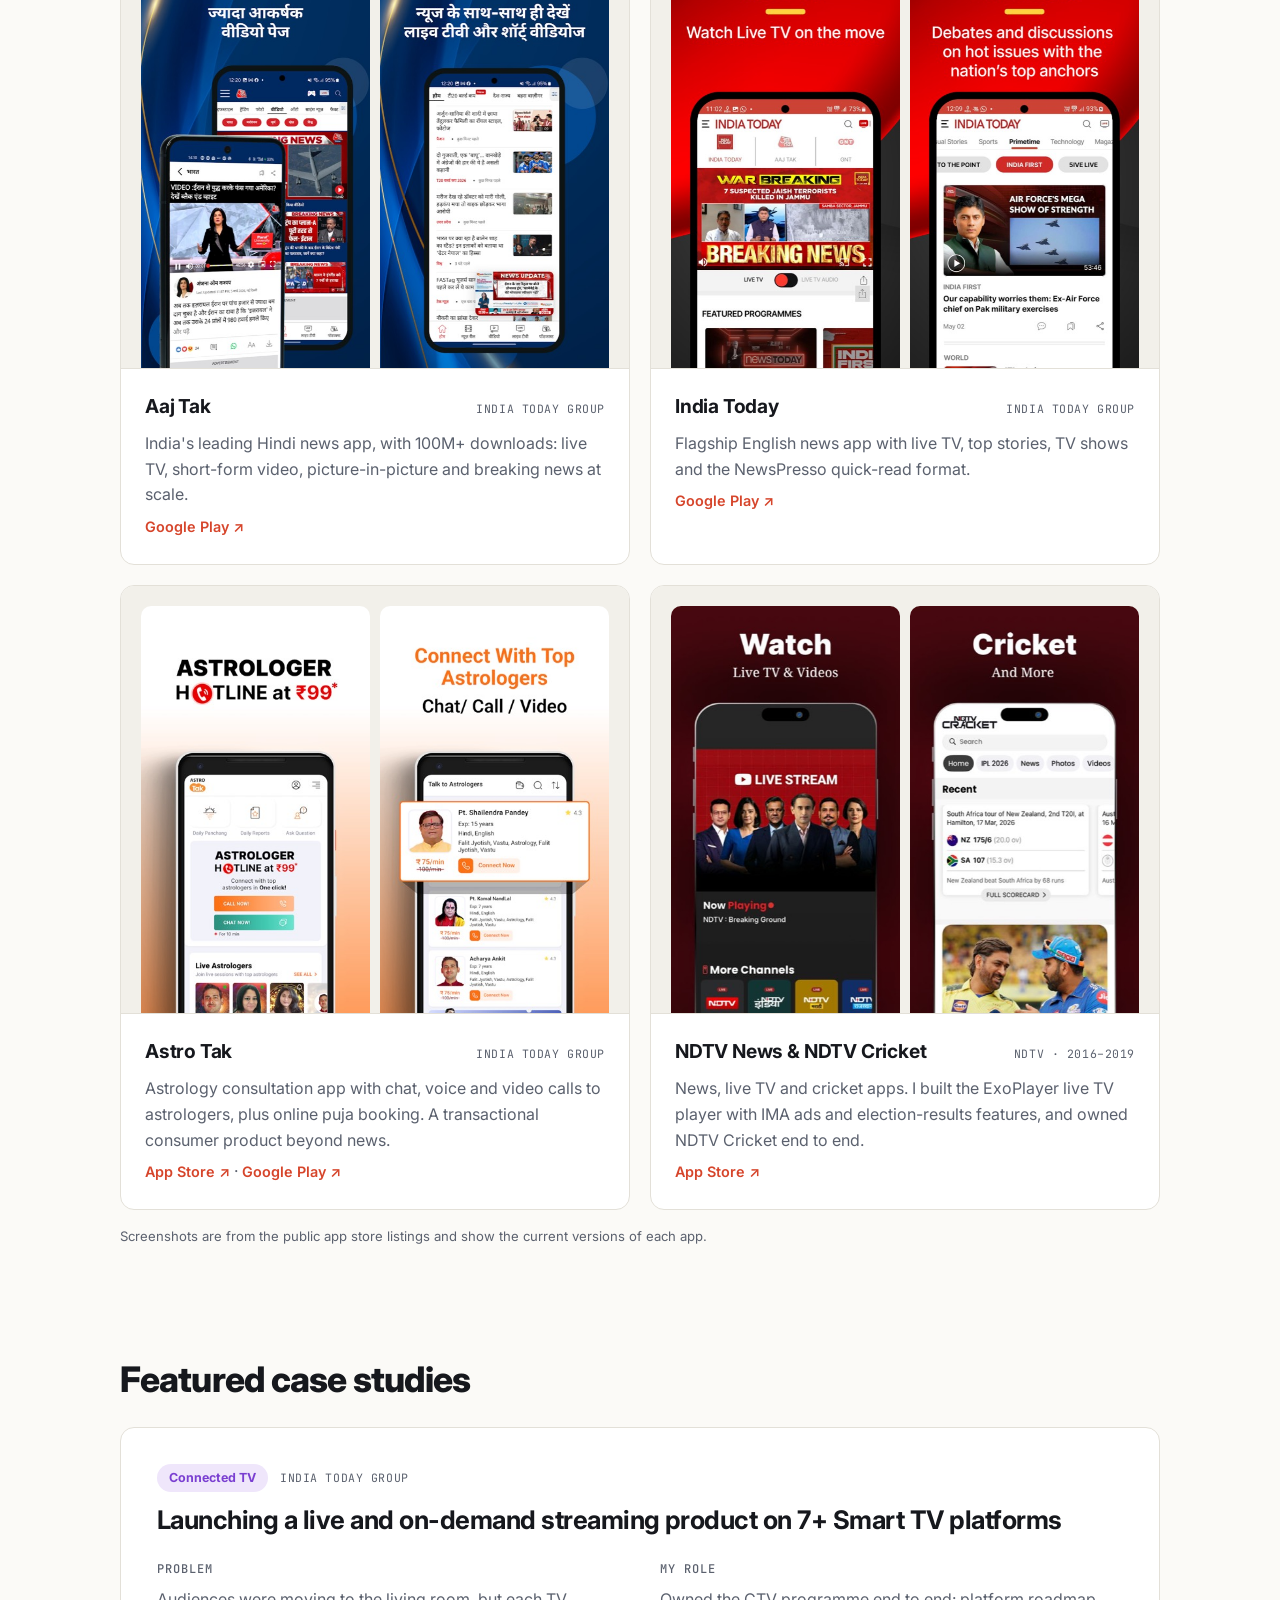
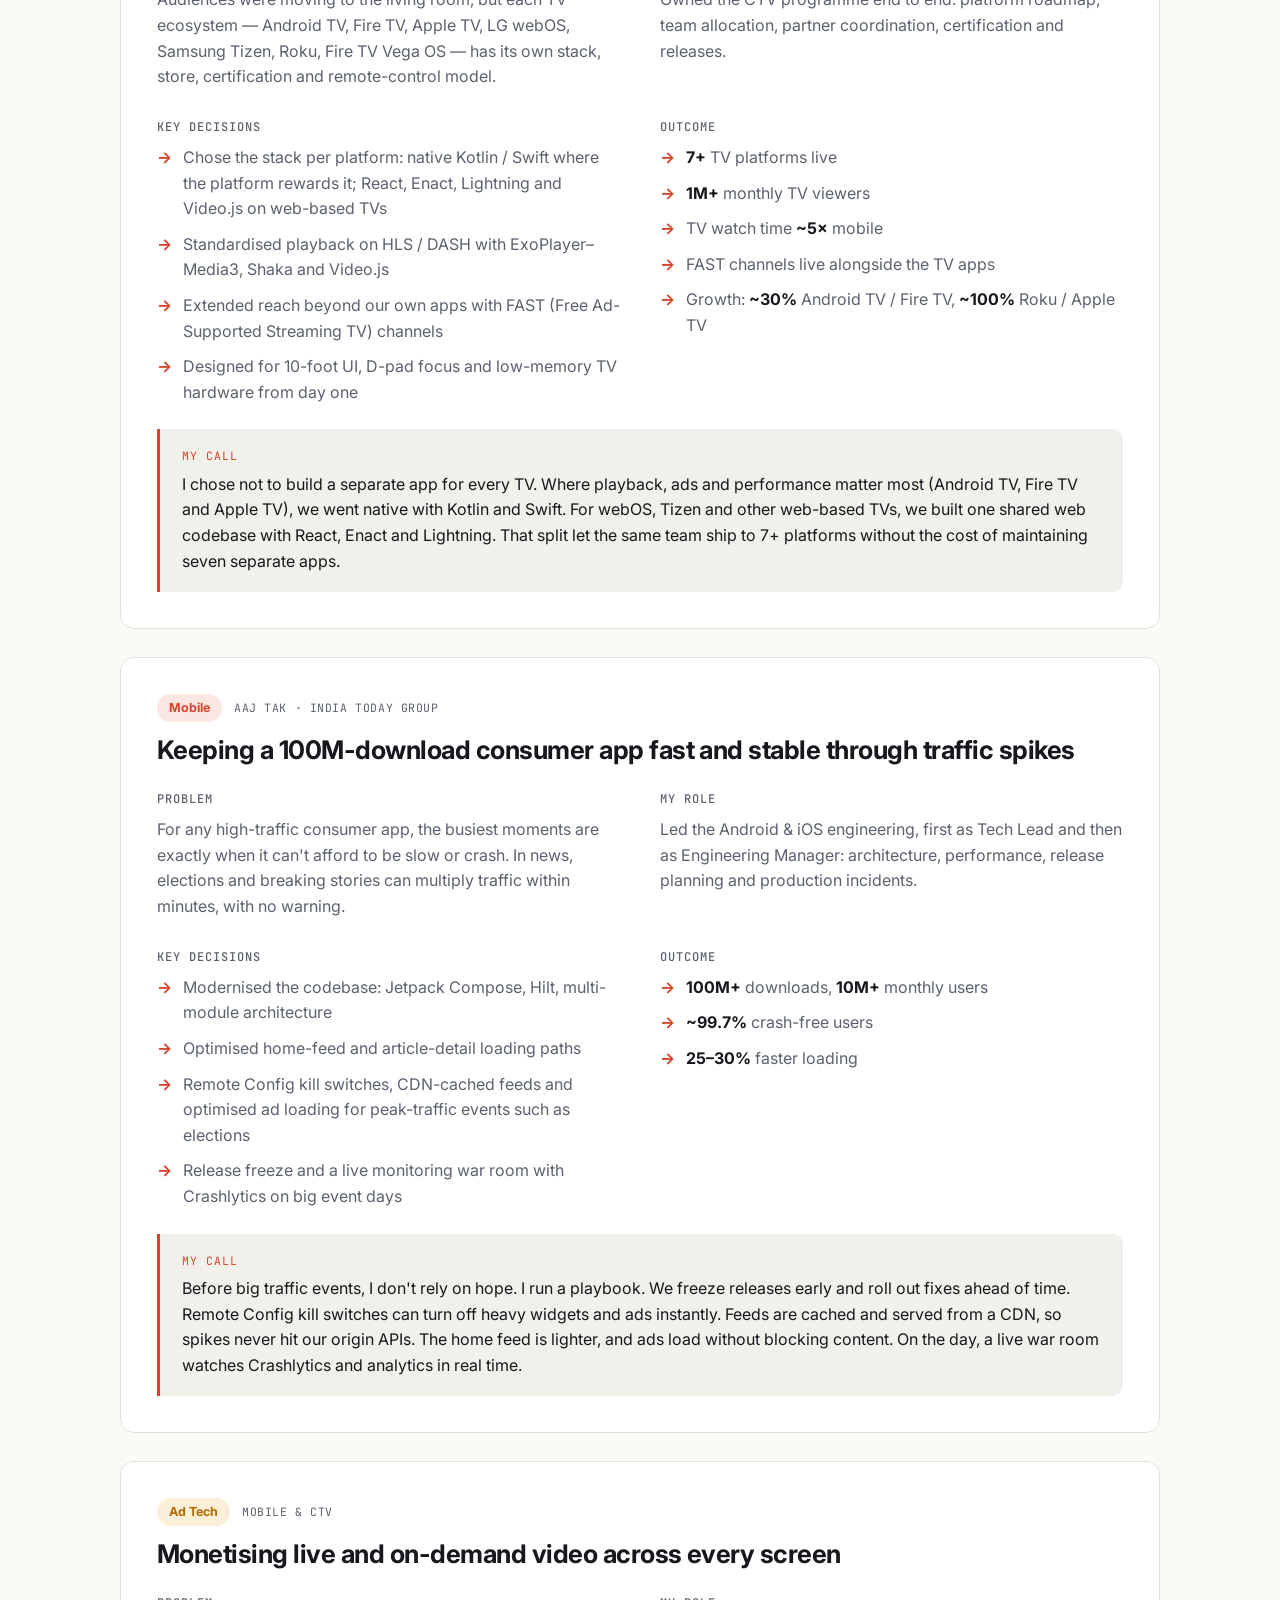
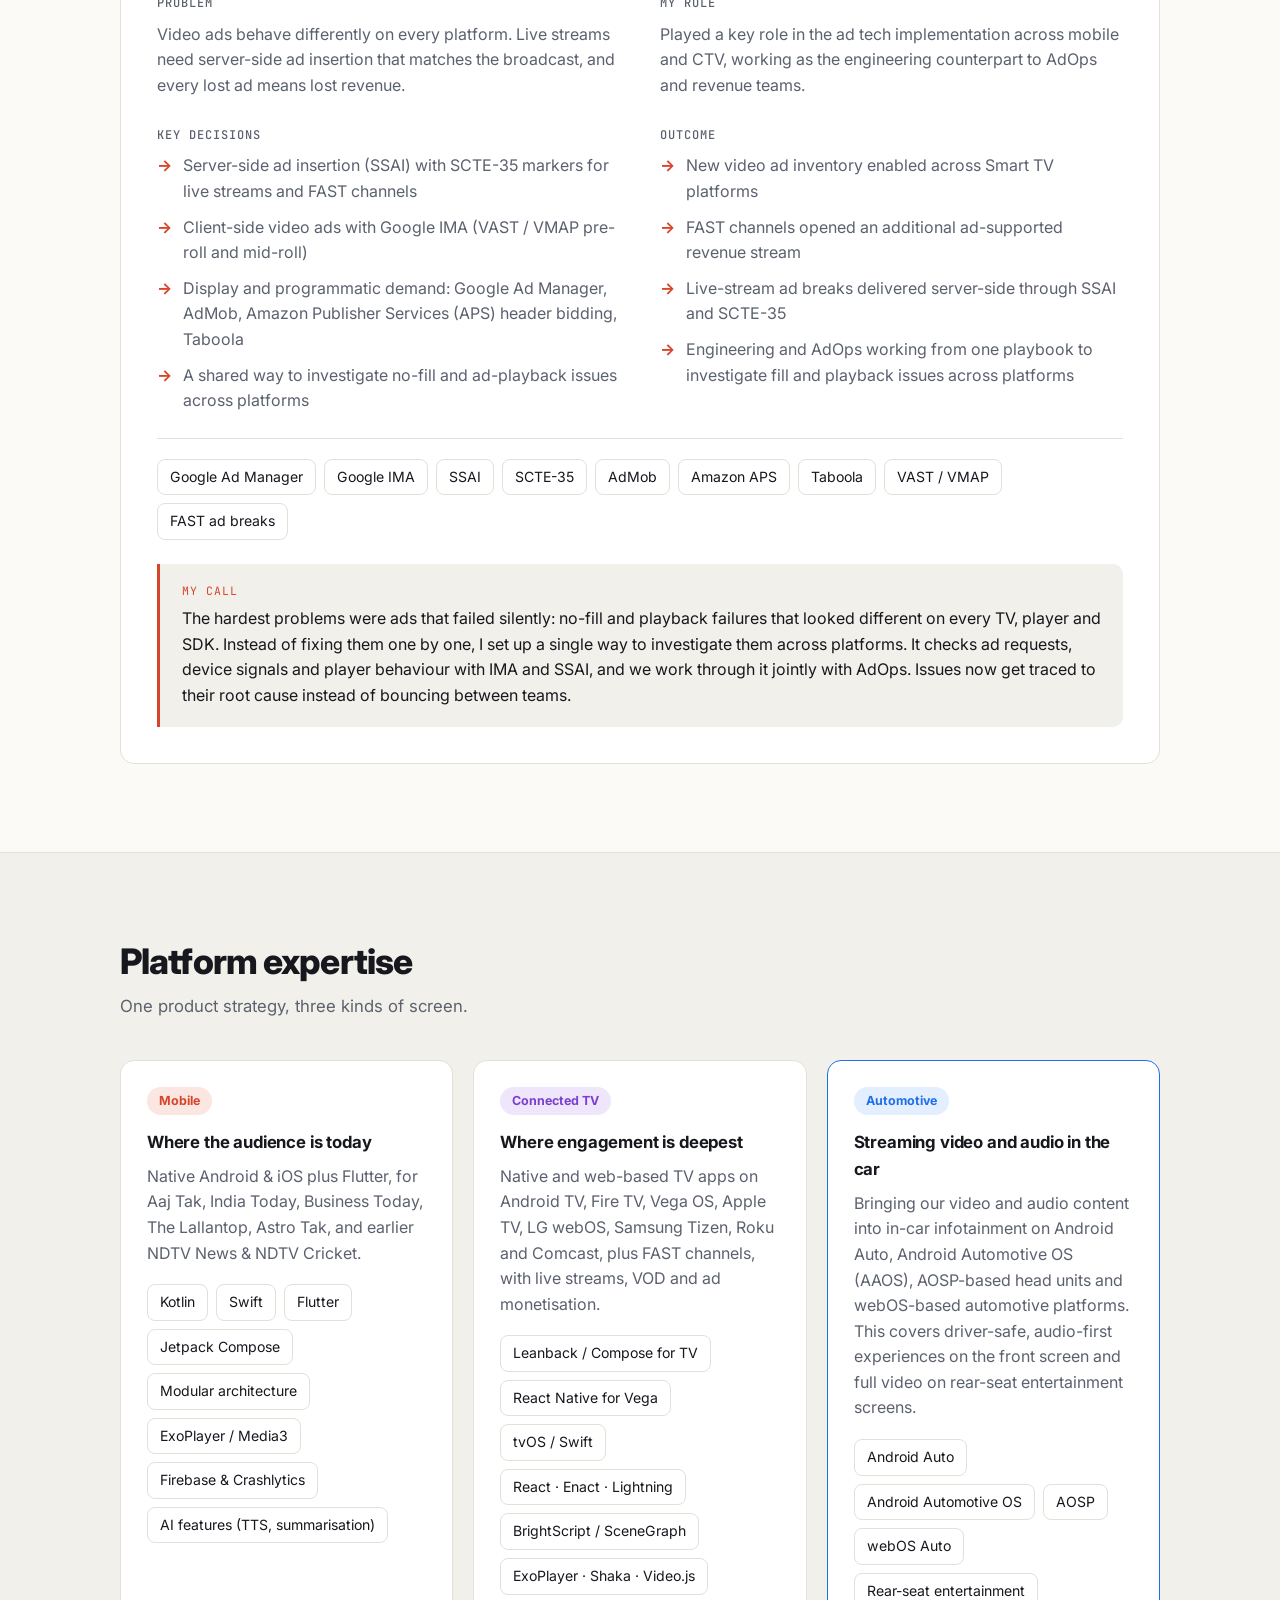
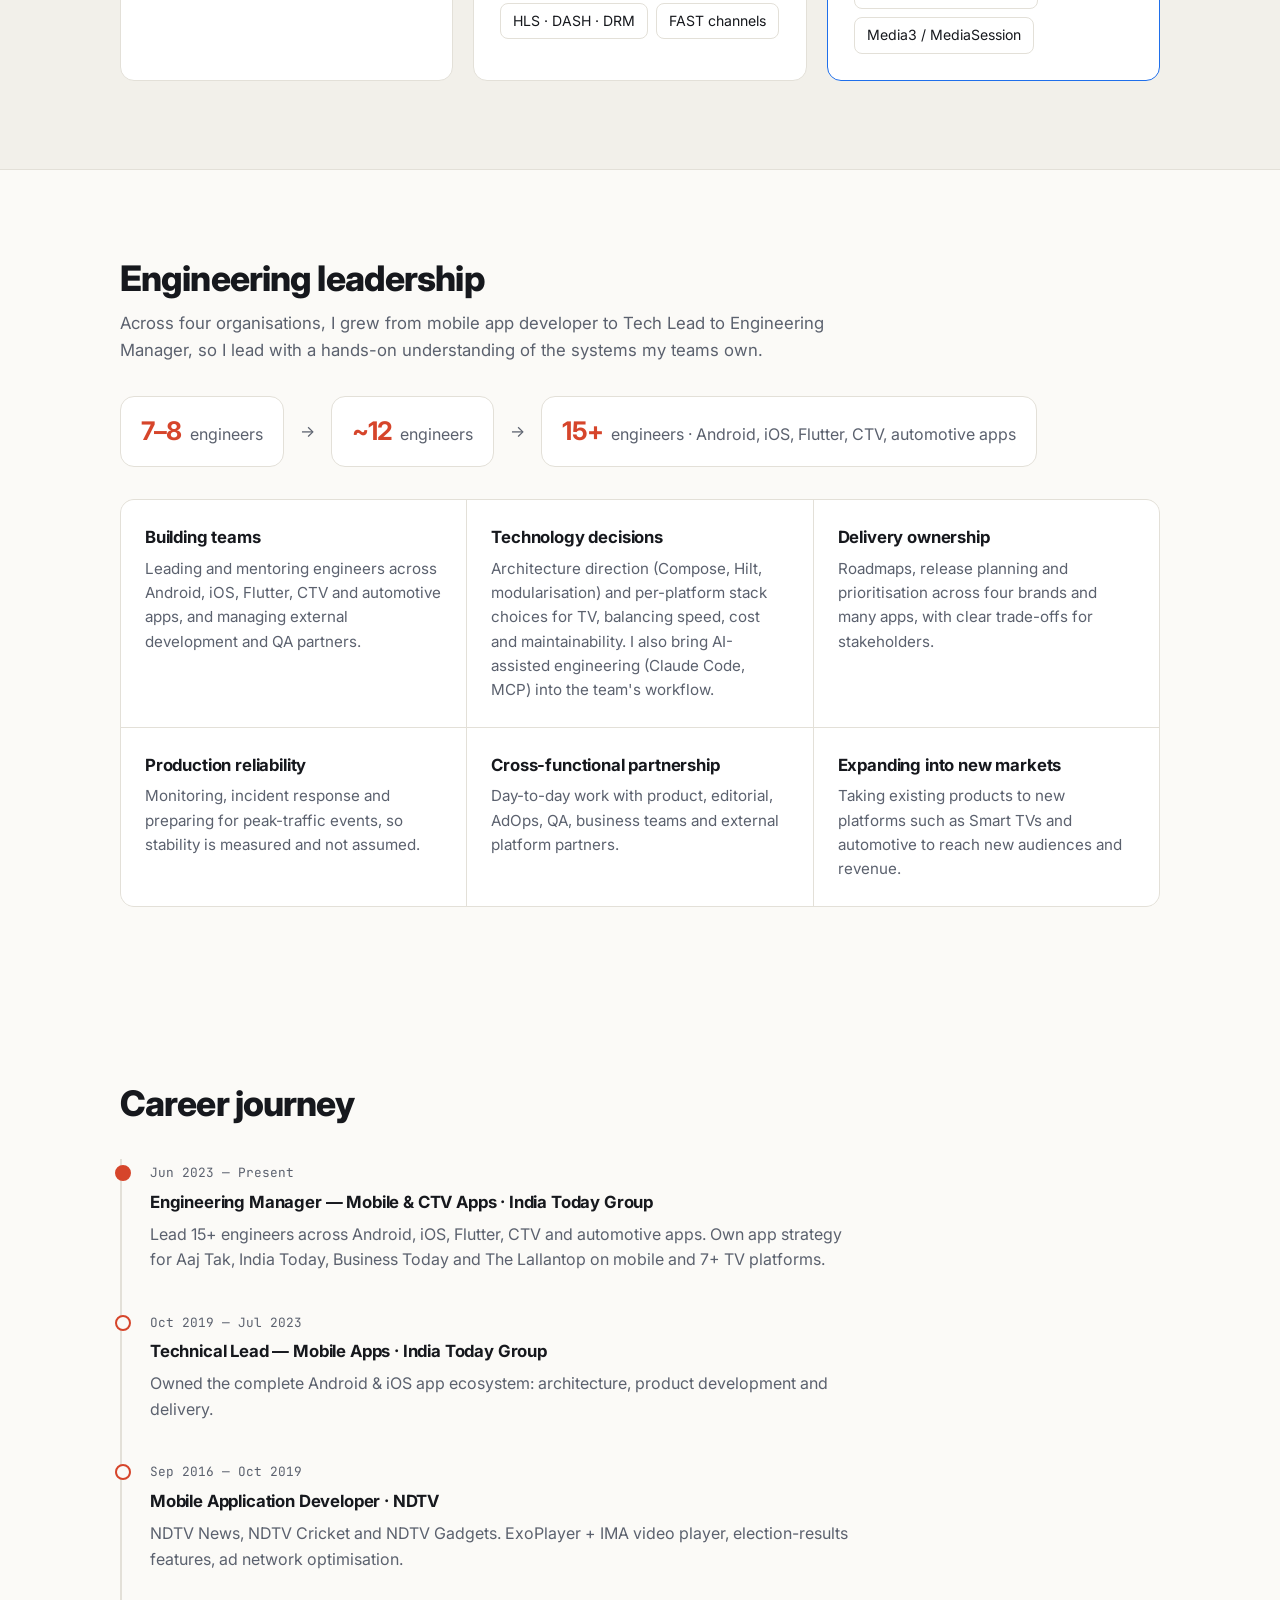
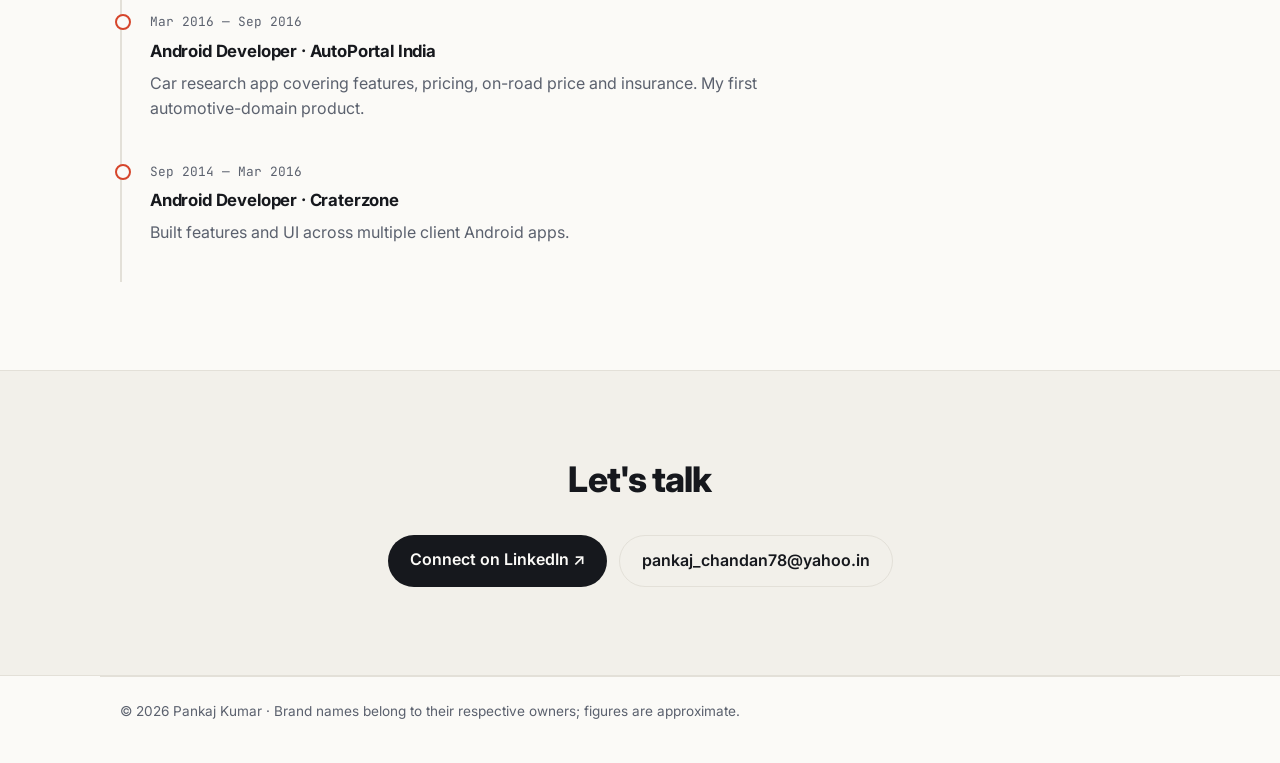
==== commit 669b804a: "Case studies: first-person 'My call' decisions Co-Authored-By: Claude Opus 5.5 <noreply@anthropic.co" ====
--- a/index.html
+++ b/index.html
@@ -138,7 +138,6 @@
             <li>Standardised playback on HLS / DASH with ExoPlayer–Media3, Shaka and Video.js</li>
             <li>Extended reach beyond our own apps with FAST (Free Ad-Supported Streaming TV) channels</li>
             <li>Designed for 10-foot UI, D-pad focus and low-memory TV hardware from day one</li>
-            <!-- TODO: add one decision only you can describe, e.g. shared code vs. per-platform apps, build vs. partner -->
           </ul>
         </div>
         <div>
@@ -153,6 +152,7 @@
           </ul>
         </div>
       </div>
+      <blockquote class="my-call"><span>My call</span>I chose not to build a separate app for every TV. Where playback, ads and performance matter most (Android TV, Fire TV and Apple TV), we went native with Kotlin and Swift. For webOS, Tizen and other web-based TVs, we built one shared web codebase with React, Enact and Lightning. That split let the same team ship to 7+ platforms without the cost of maintaining seven separate apps.</blockquote>
     </article>
 
     <article class="case">
@@ -172,8 +172,8 @@
           <ul class="ticks">
             <li>Modernised the codebase: Jetpack Compose, Hilt, multi-module architecture</li>
             <li>Optimised home-feed and article-detail loading paths</li>
-            <li>Release and monitoring discipline with Crashlytics and Remote Config, and getting the app ready for peak-traffic events such as elections</li>
-            <!-- TODO: add a specific example, e.g. what you changed before an election results day -->
+            <li>Remote Config kill switches, CDN-cached feeds and optimised ad loading for peak-traffic events such as elections</li>
+            <li>Release freeze and a live monitoring war room with Crashlytics on big event days</li>
           </ul>
         </div>
         <div>
@@ -186,6 +186,7 @@
           </ul>
         </div>
       </div>
+      <blockquote class="my-call"><span>My call</span>Before big traffic events, I don't rely on hope. I run a playbook. We freeze releases early and roll out fixes ahead of time. Remote Config kill switches can turn off heavy widgets and ads instantly. Feeds are cached and served from a CDN, so spikes never hit our origin APIs. The home feed is lighter, and ads load without blocking content. On the day, a live war room watches Crashlytics and analytics in real time.</blockquote>
     </article>
 
     <article class="case">
@@ -221,6 +222,7 @@
         </div>
       </div>
       <div class="pills case-pills"><span>Google Ad Manager</span><span>Google IMA</span><span>SSAI</span><span>SCTE-35</span><span>AdMob</span><span>Amazon APS</span><span>Taboola</span><span>VAST / VMAP</span><span>FAST ad breaks</span></div>
+      <blockquote class="my-call"><span>My call</span>The hardest problems were ads that failed silently: no-fill and playback failures that looked different on every TV, player and SDK. Instead of fixing them one by one, I set up a single way to investigate them across platforms. It checks ad requests, device signals and player behaviour with IMA and SSAI, and we work through it jointly with AdOps. Issues now get traced to their root cause instead of bouncing between teams.</blockquote>
     </article>
   </section>
 
--- a/style.css
+++ b/style.css
@@ -229,3 +229,5 @@
 .note { color: var(--muted); font-size: 0.82rem; margin-top: 16px; }
 @media (max-width: 800px) { .apps { grid-template-columns: 1fr; } }
 #case-studies { padding-top: 24px; }
+.my-call { margin-top: 24px; padding: 18px 22px; border-left: 3px solid var(--accent); background: var(--bg-band); border-radius: 0 10px 10px 0; color: var(--text); font-size: 1rem; line-height: 1.6; }
+.my-call span { display: block; font-family: "JetBrains Mono", monospace; font-size: 0.72rem; text-transform: uppercase; letter-spacing: 0.08em; color: var(--accent); margin-bottom: 6px; }
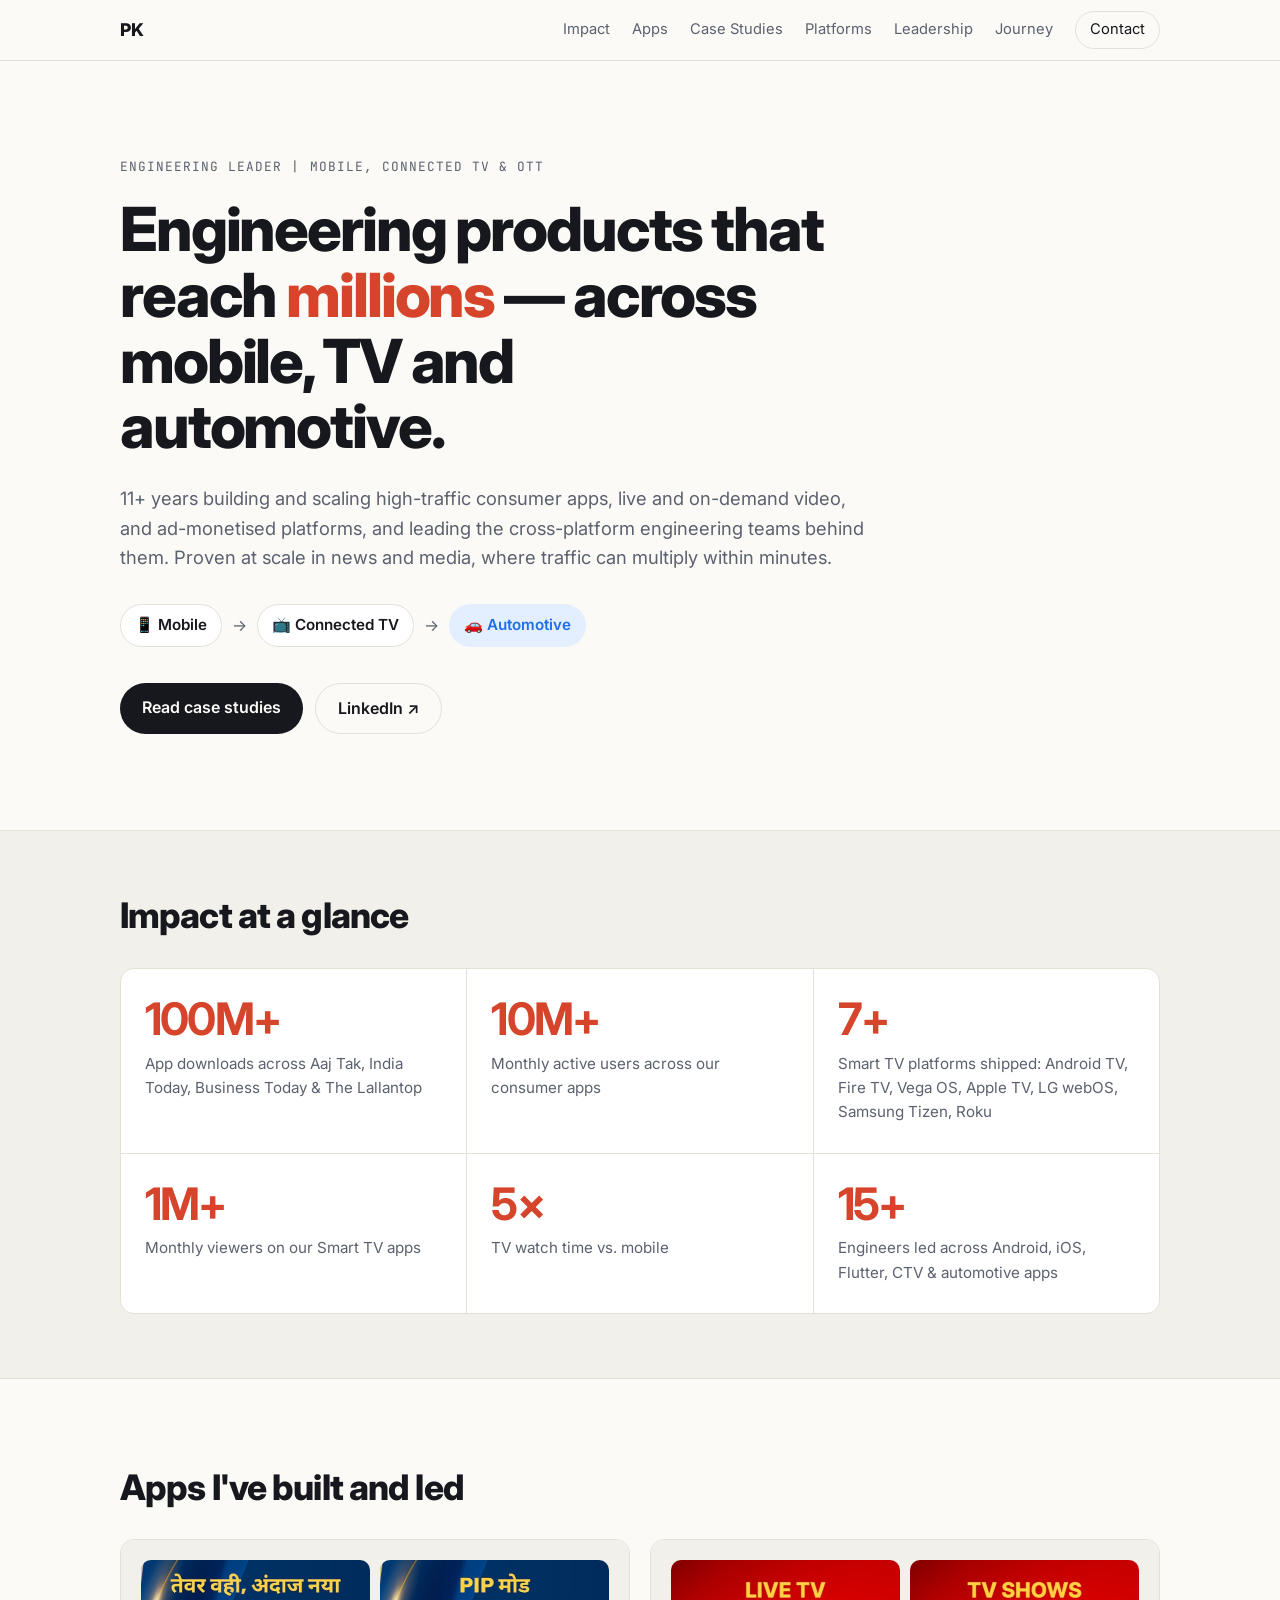
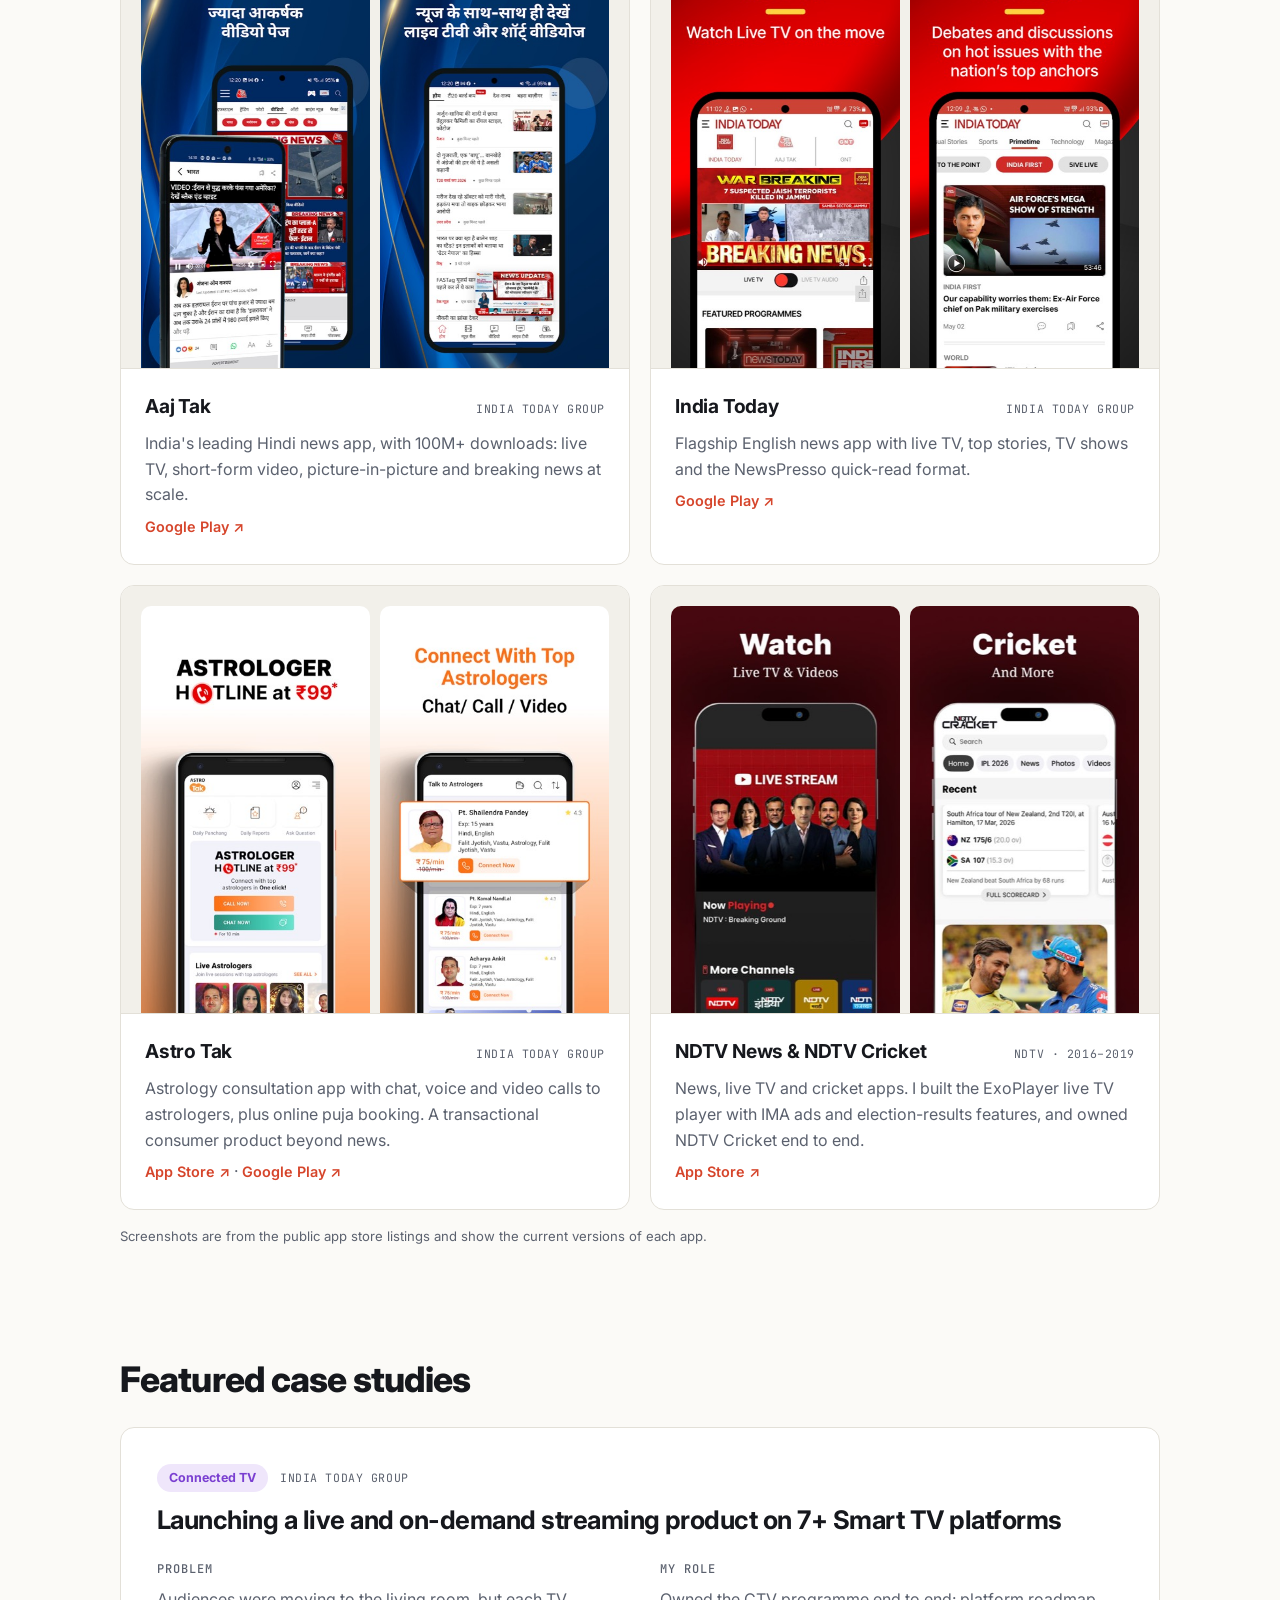
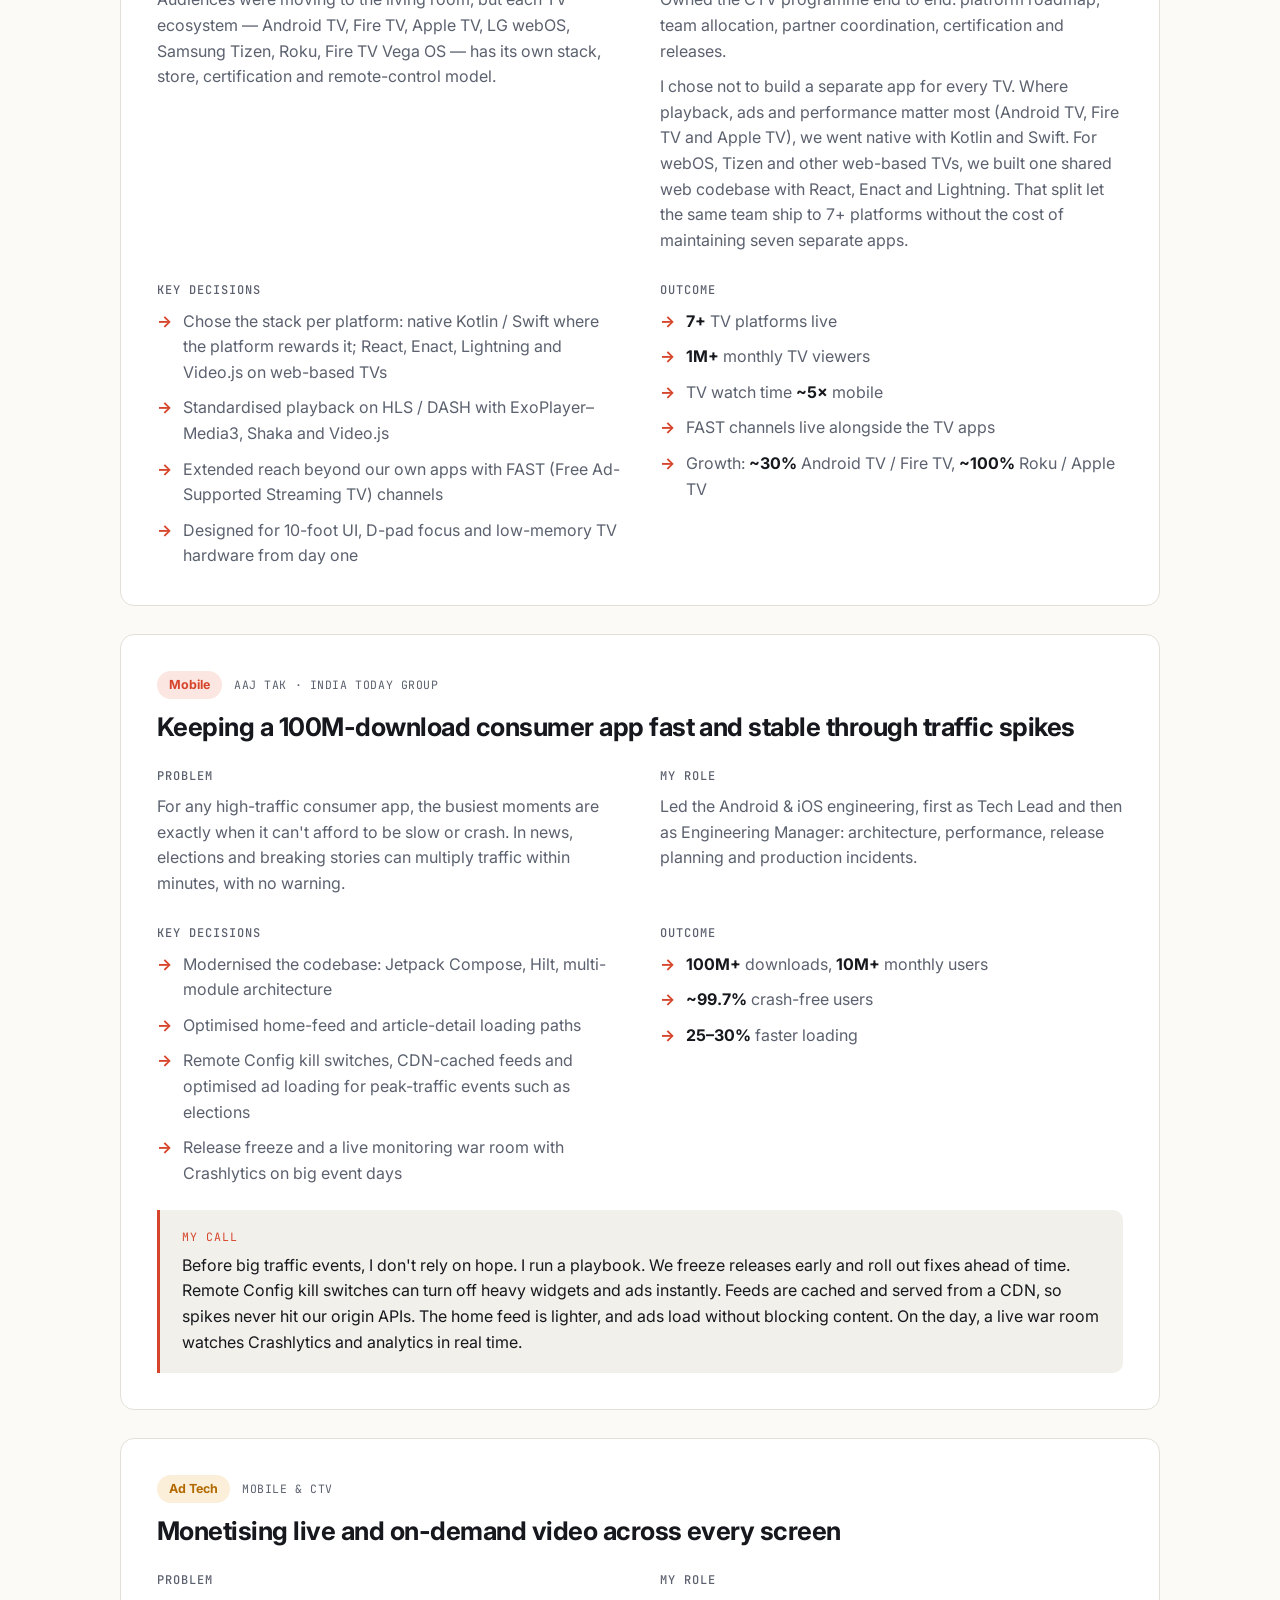
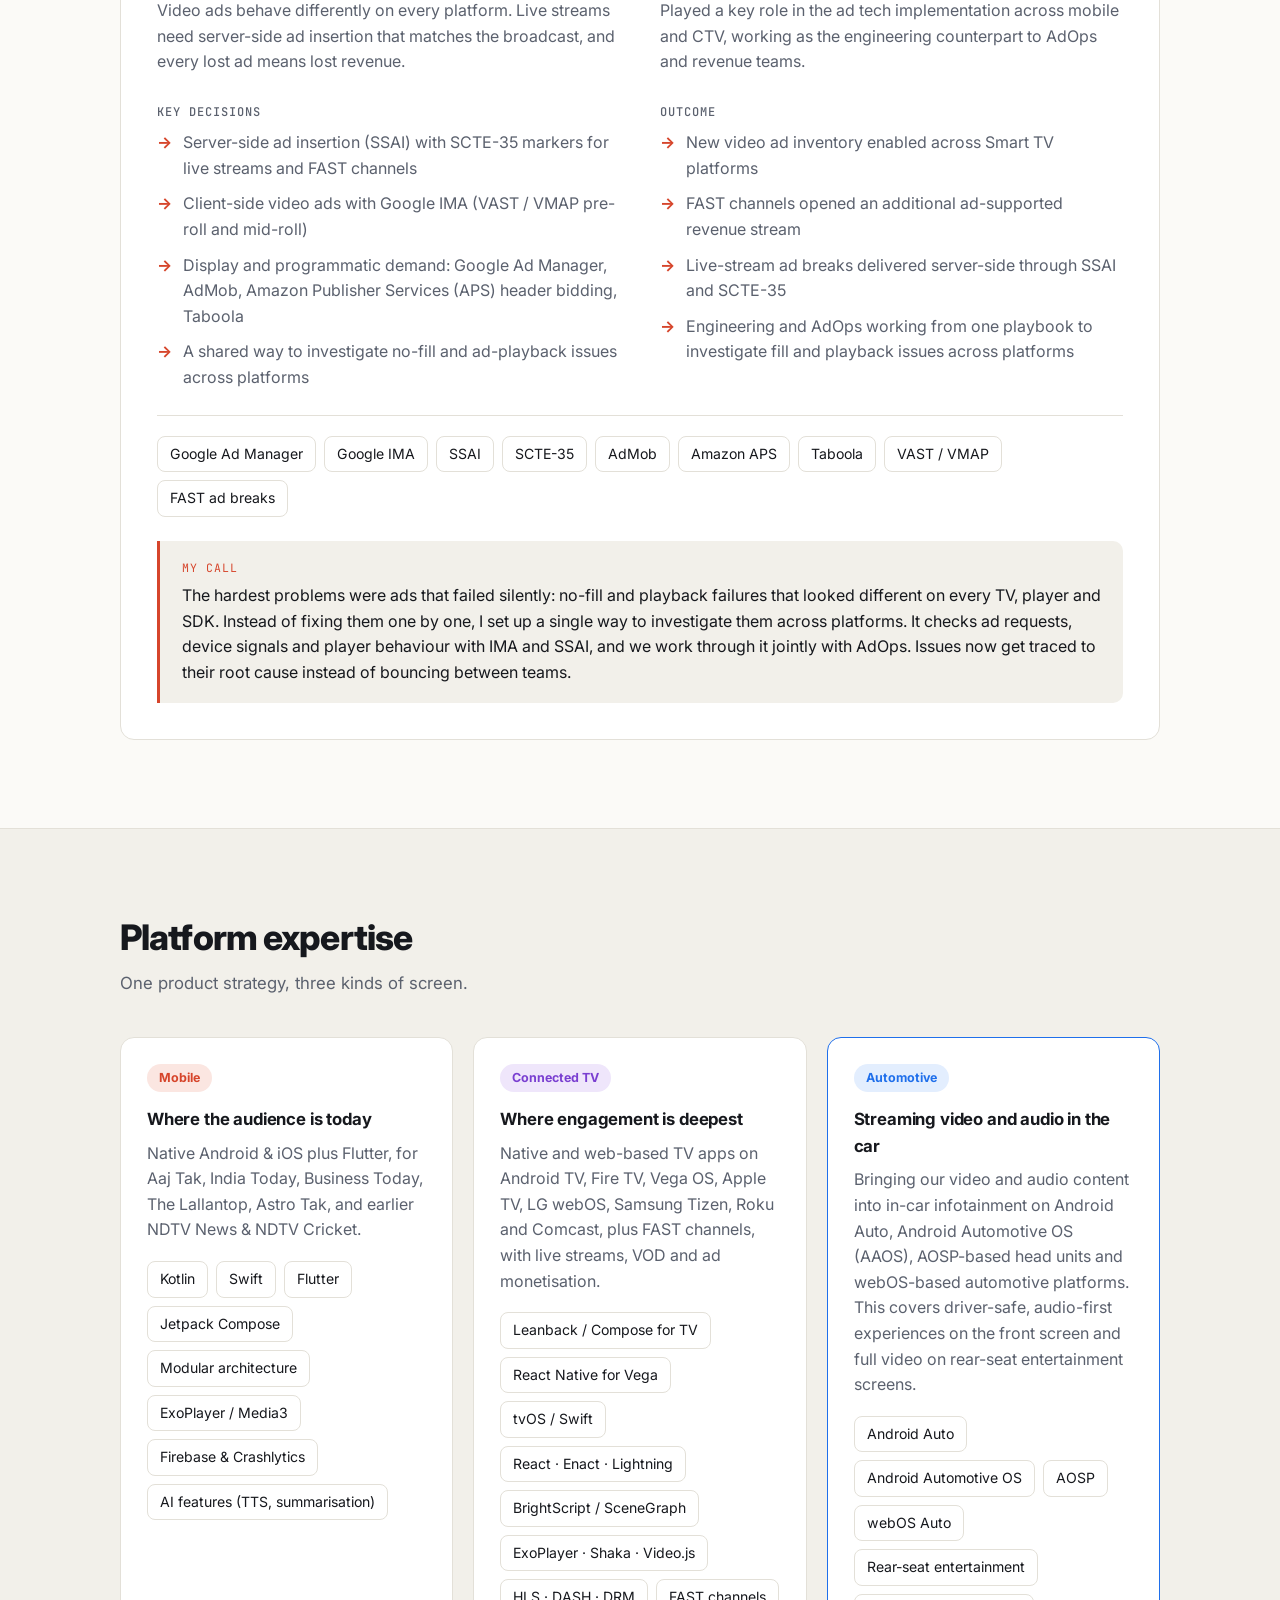
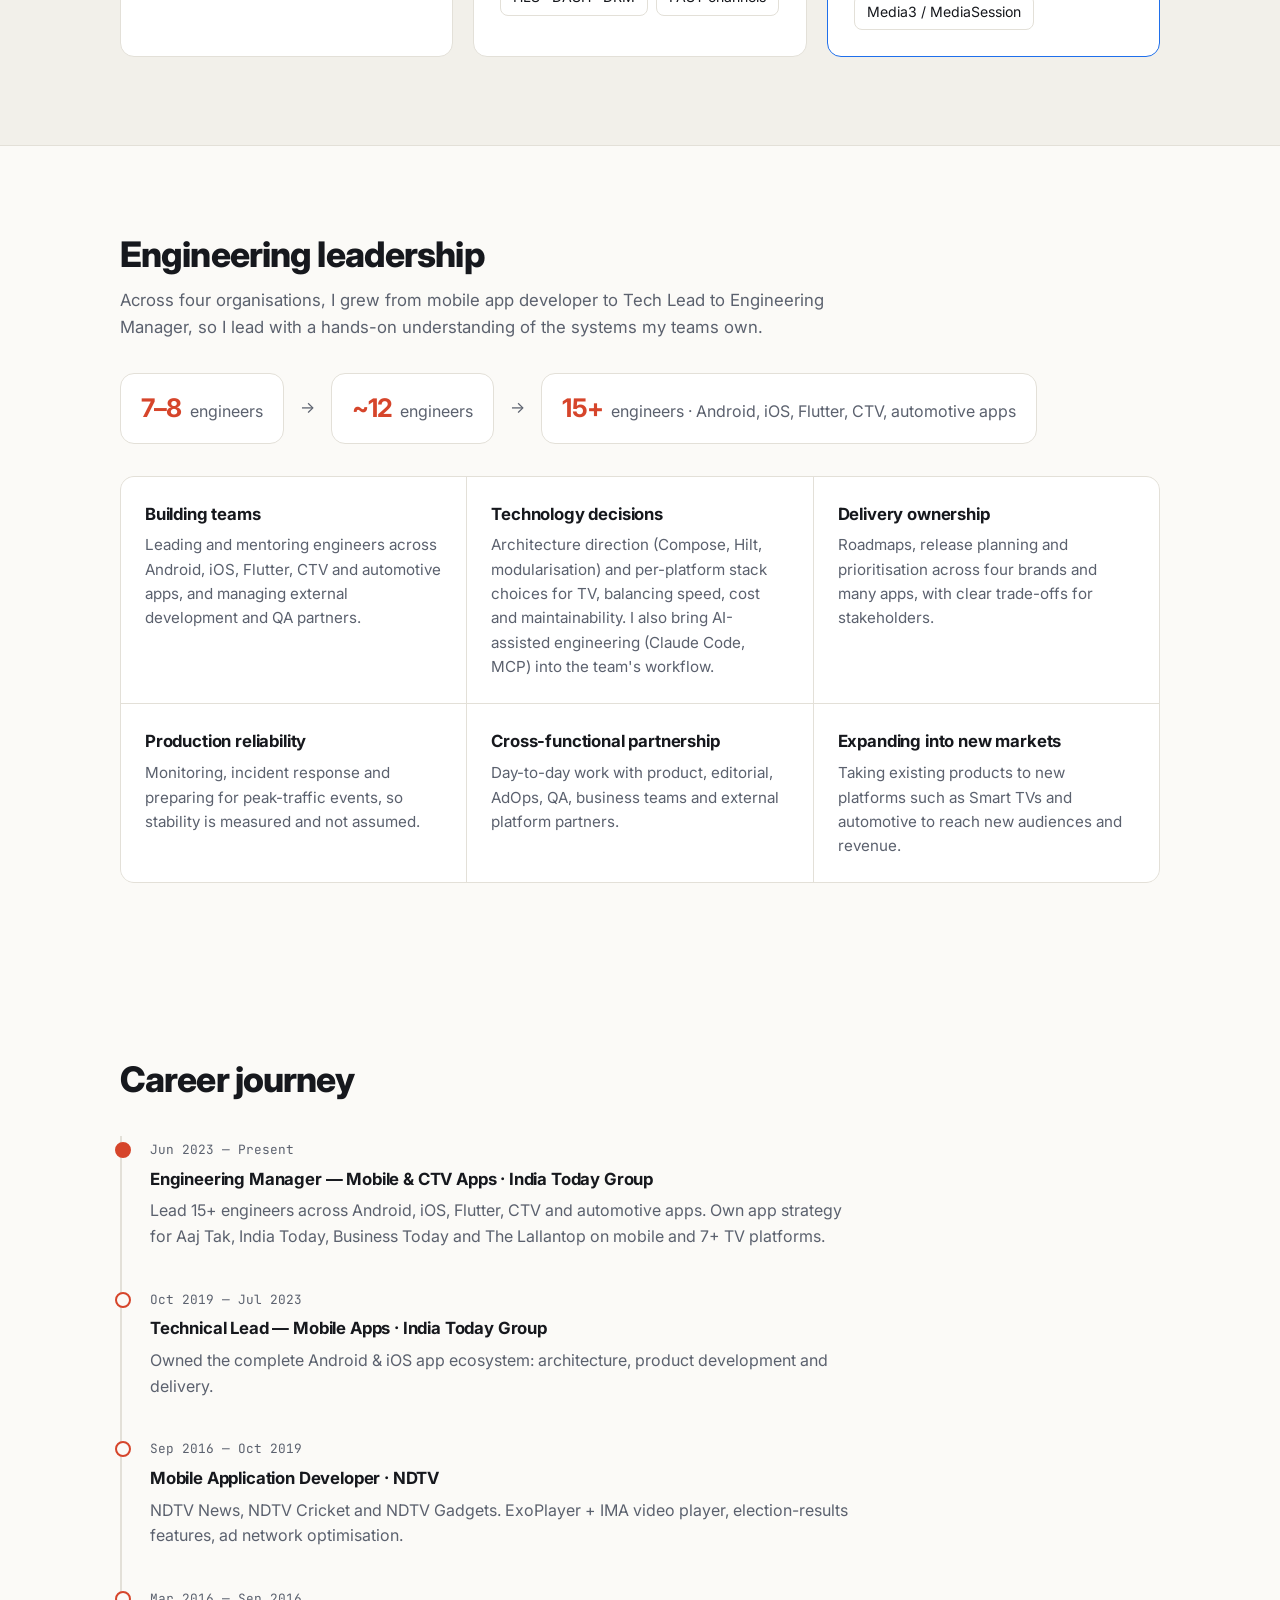
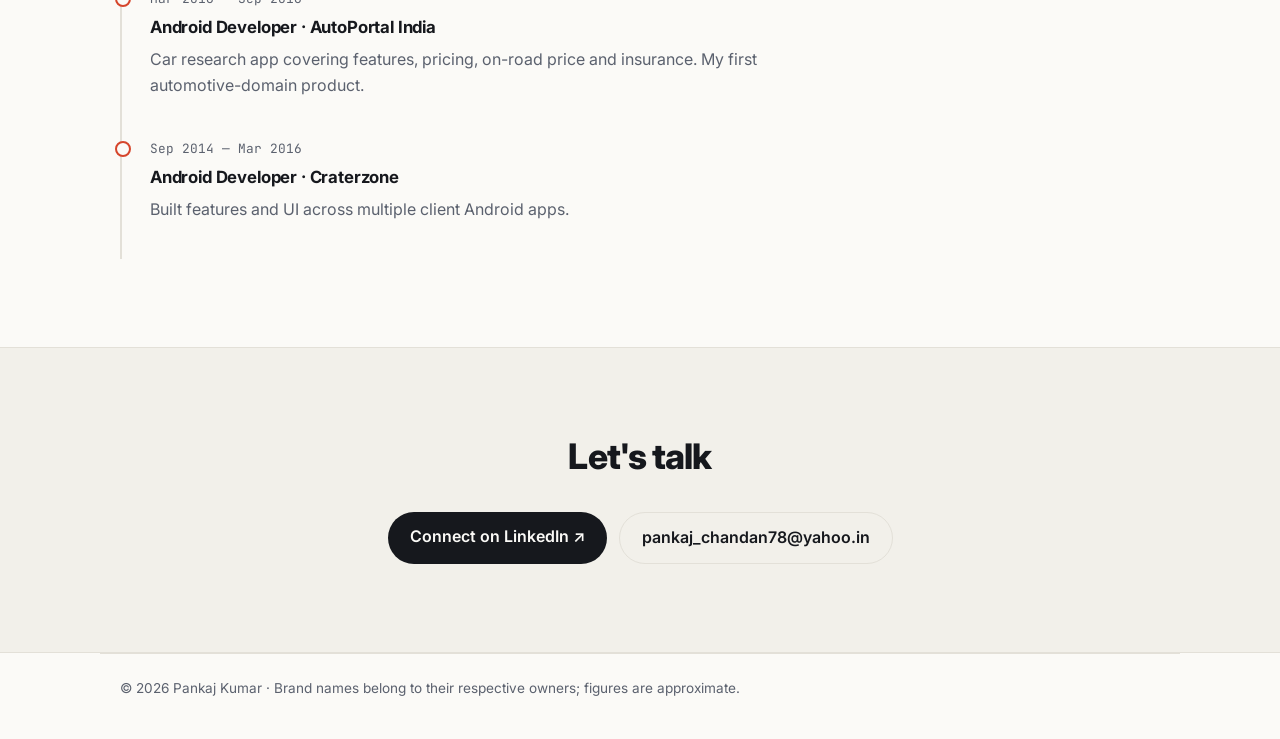
==== commit 5ad173d1: "TV case study: merge decision into My role Co-Authored-By: Claude Opus 5.5 <noreply@anthropic.com>" ====
--- a/index.html
+++ b/index.html
@@ -130,6 +130,7 @@
         <div>
           <h4>My role</h4>
           <p>Owned the CTV programme end to end: platform roadmap, team allocation, partner coordination, certification and releases.</p>
+          <p>I chose not to build a separate app for every TV. Where playback, ads and performance matter most (Android TV, Fire TV and Apple TV), we went native with Kotlin and Swift. For webOS, Tizen and other web-based TVs, we built one shared web codebase with React, Enact and Lightning. That split let the same team ship to 7+ platforms without the cost of maintaining seven separate apps.</p>
         </div>
         <div>
           <h4>Key decisions</h4>
@@ -152,7 +153,6 @@
           </ul>
         </div>
       </div>
-      <blockquote class="my-call"><span>My call</span>I chose not to build a separate app for every TV. Where playback, ads and performance matter most (Android TV, Fire TV and Apple TV), we went native with Kotlin and Swift. For webOS, Tizen and other web-based TVs, we built one shared web codebase with React, Enact and Lightning. That split let the same team ship to 7+ platforms without the cost of maintaining seven separate apps.</blockquote>
     </article>
 
     <article class="case">
--- a/style.css
+++ b/style.css
@@ -231,3 +231,4 @@
 #case-studies { padding-top: 24px; }
 .my-call { margin-top: 24px; padding: 18px 22px; border-left: 3px solid var(--accent); background: var(--bg-band); border-radius: 0 10px 10px 0; color: var(--text); font-size: 1rem; line-height: 1.6; }
 .my-call span { display: block; font-family: "JetBrains Mono", monospace; font-size: 0.72rem; text-transform: uppercase; letter-spacing: 0.08em; color: var(--accent); margin-bottom: 6px; }
+.case-grid p + p { margin-top: 10px; }
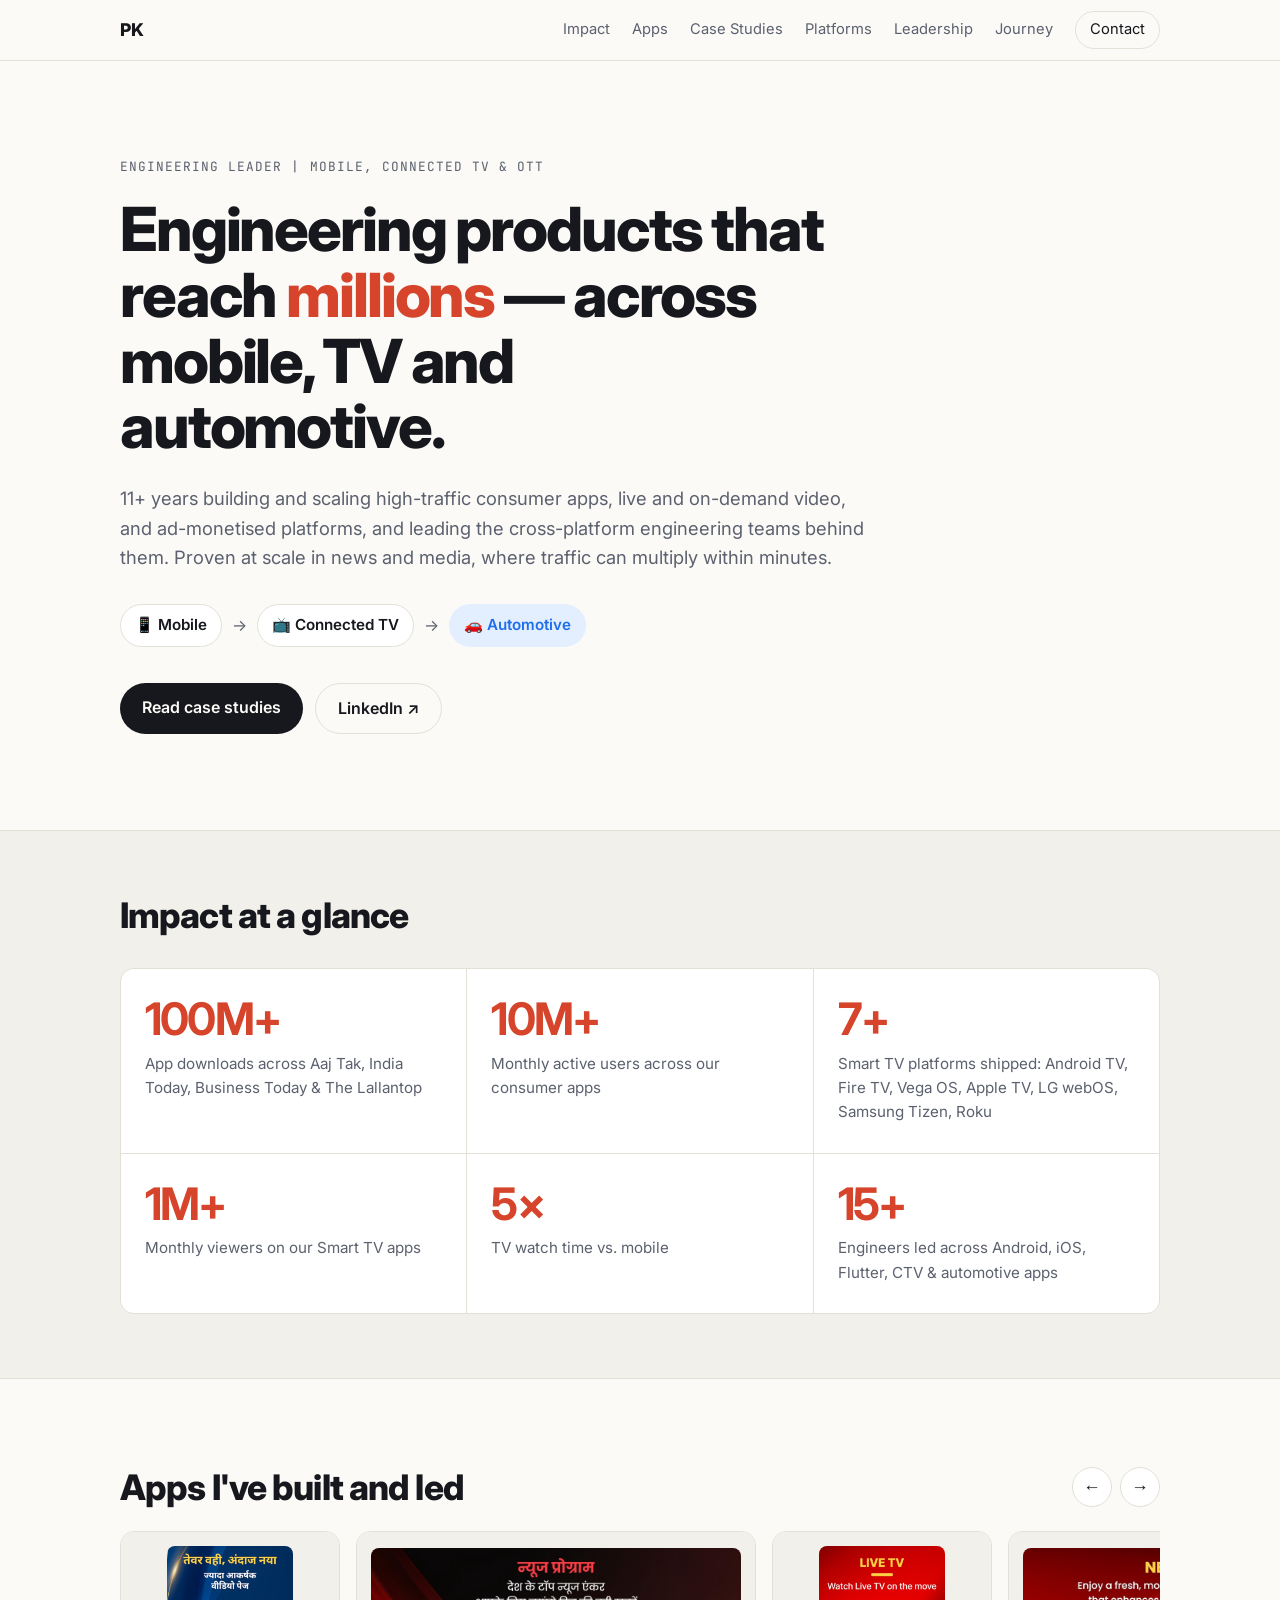
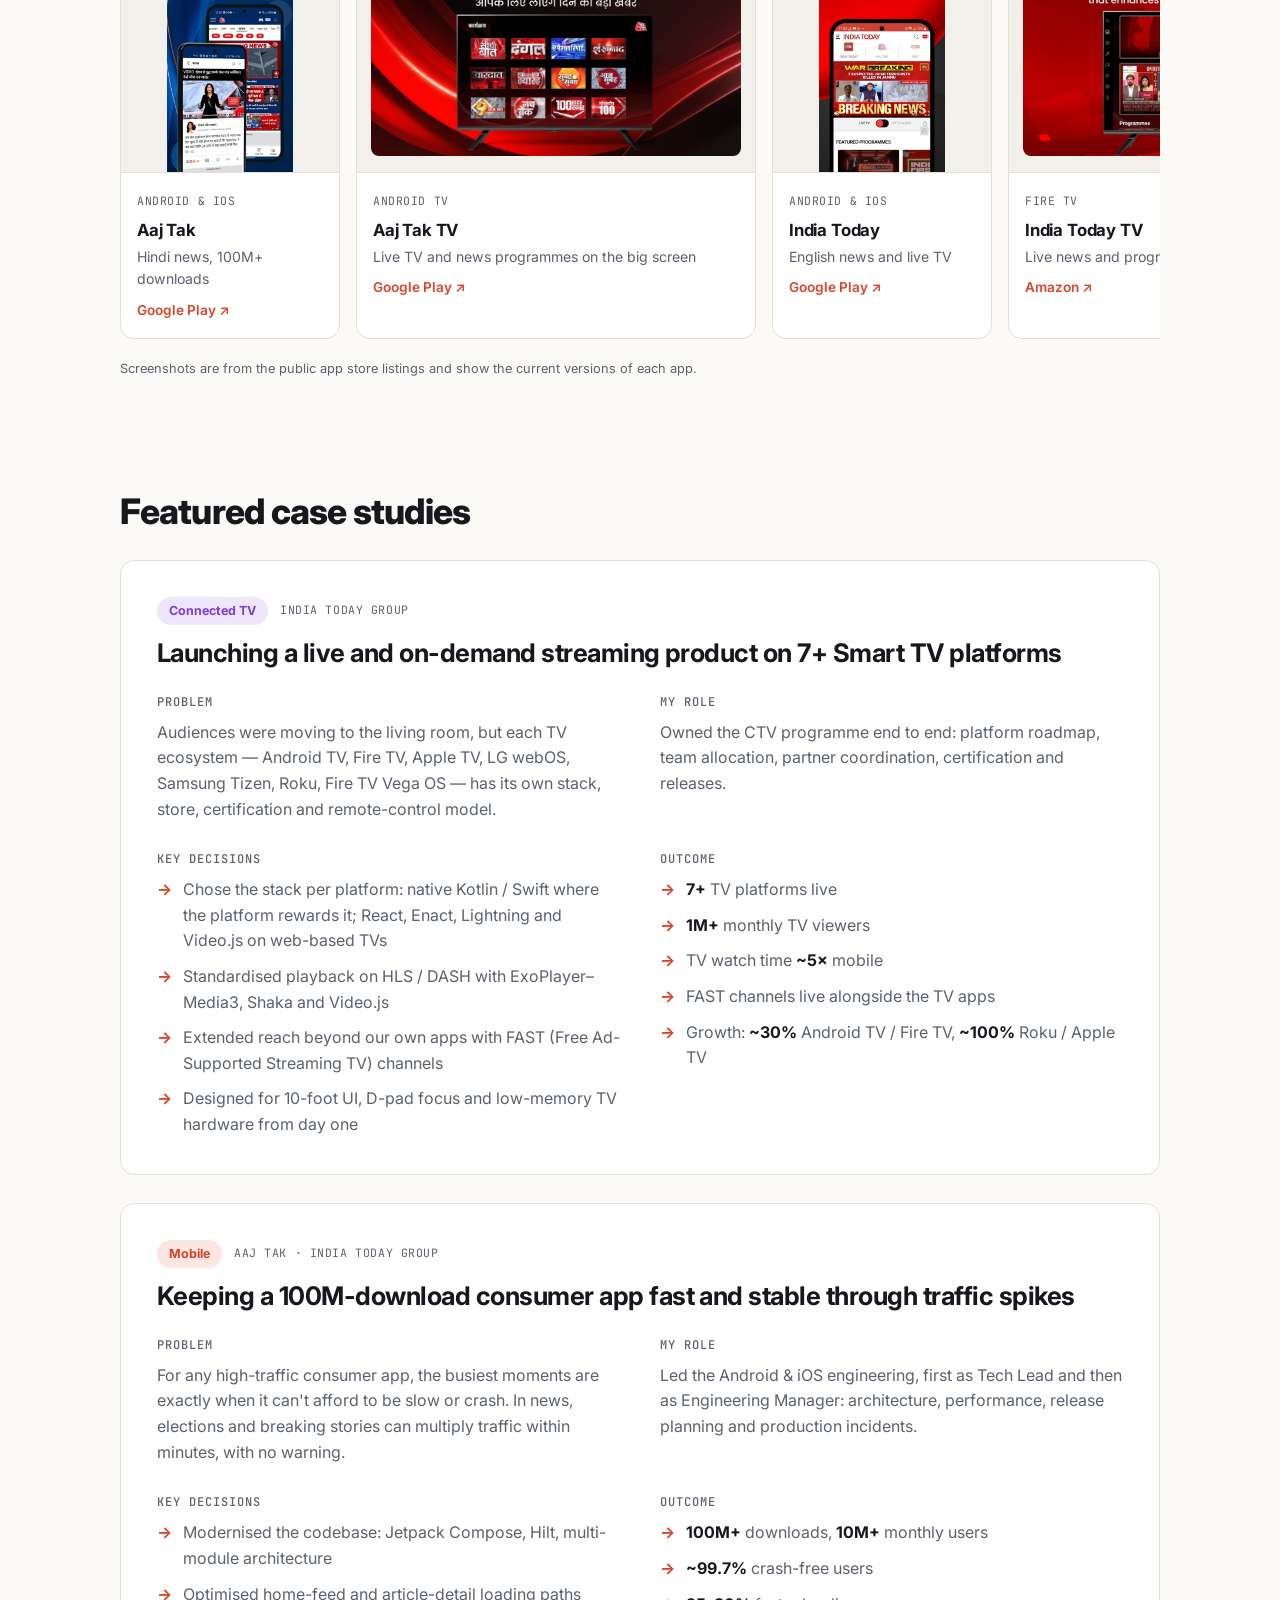
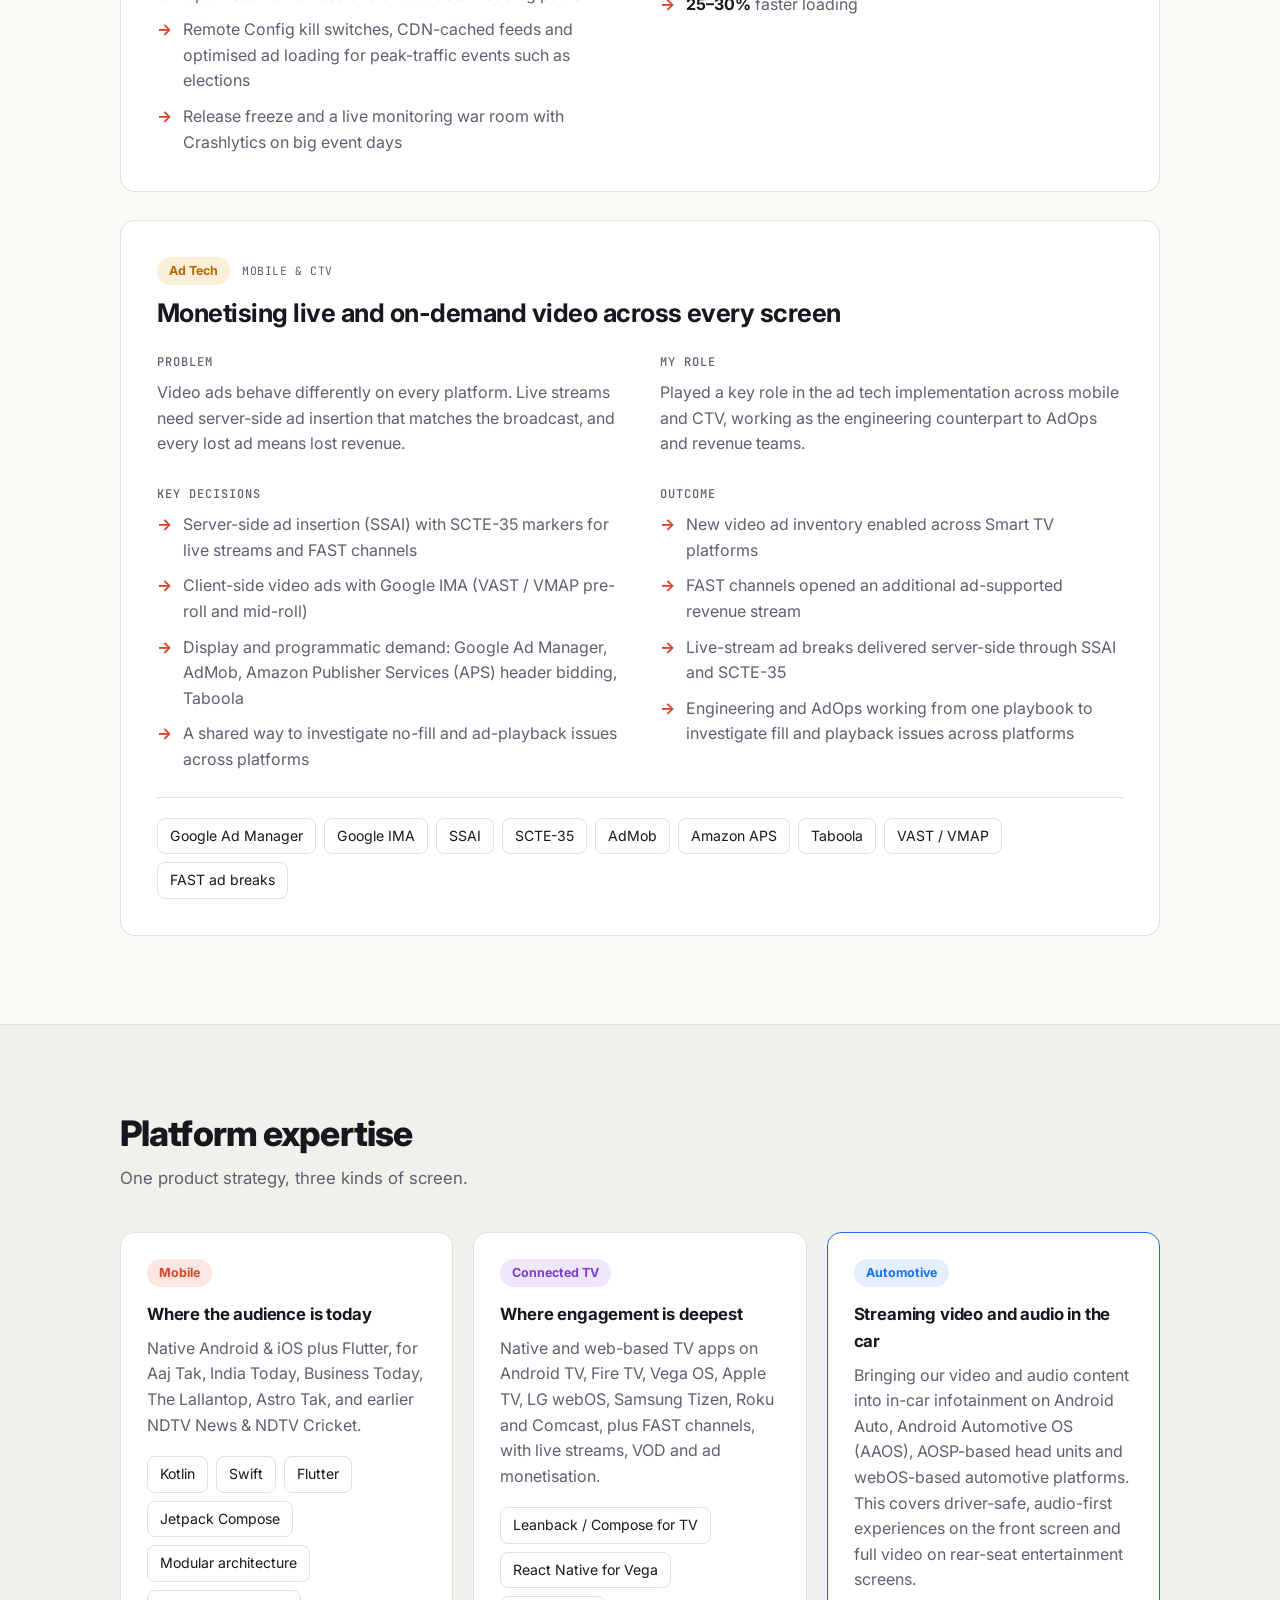
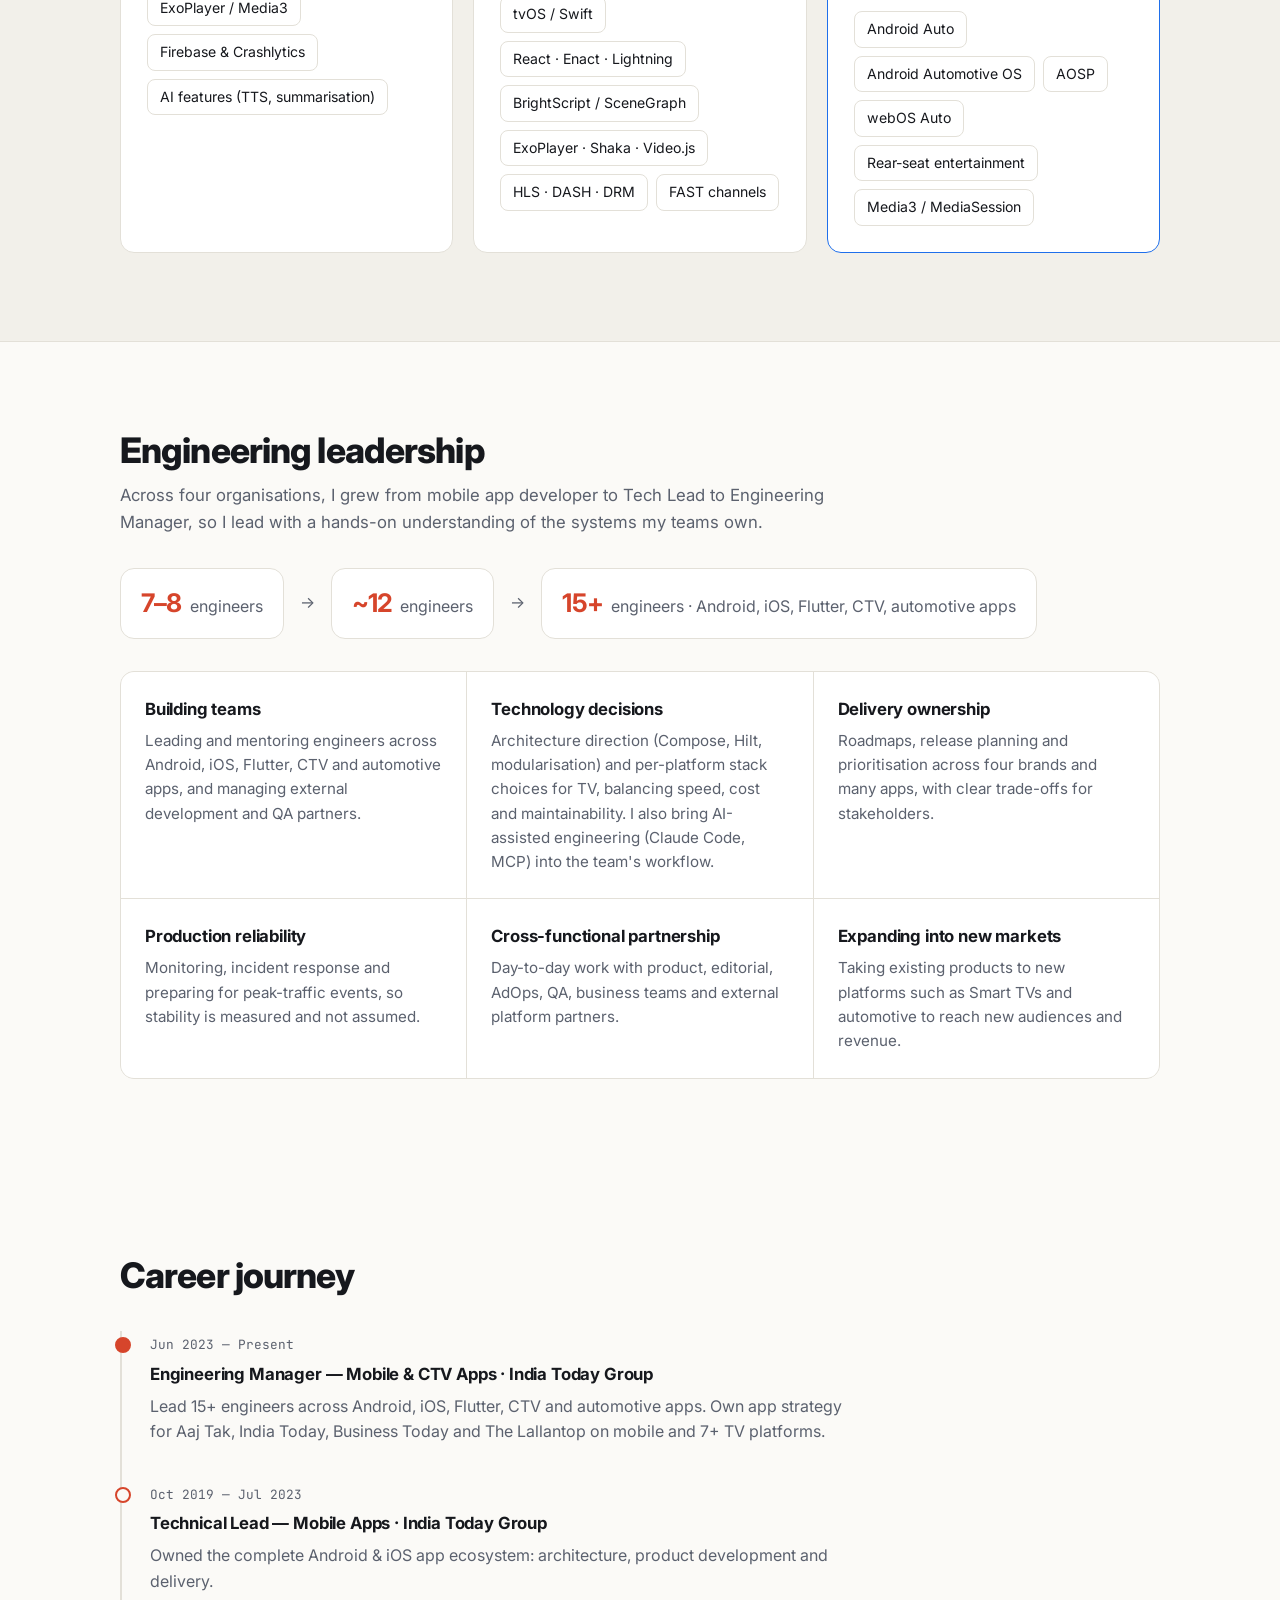
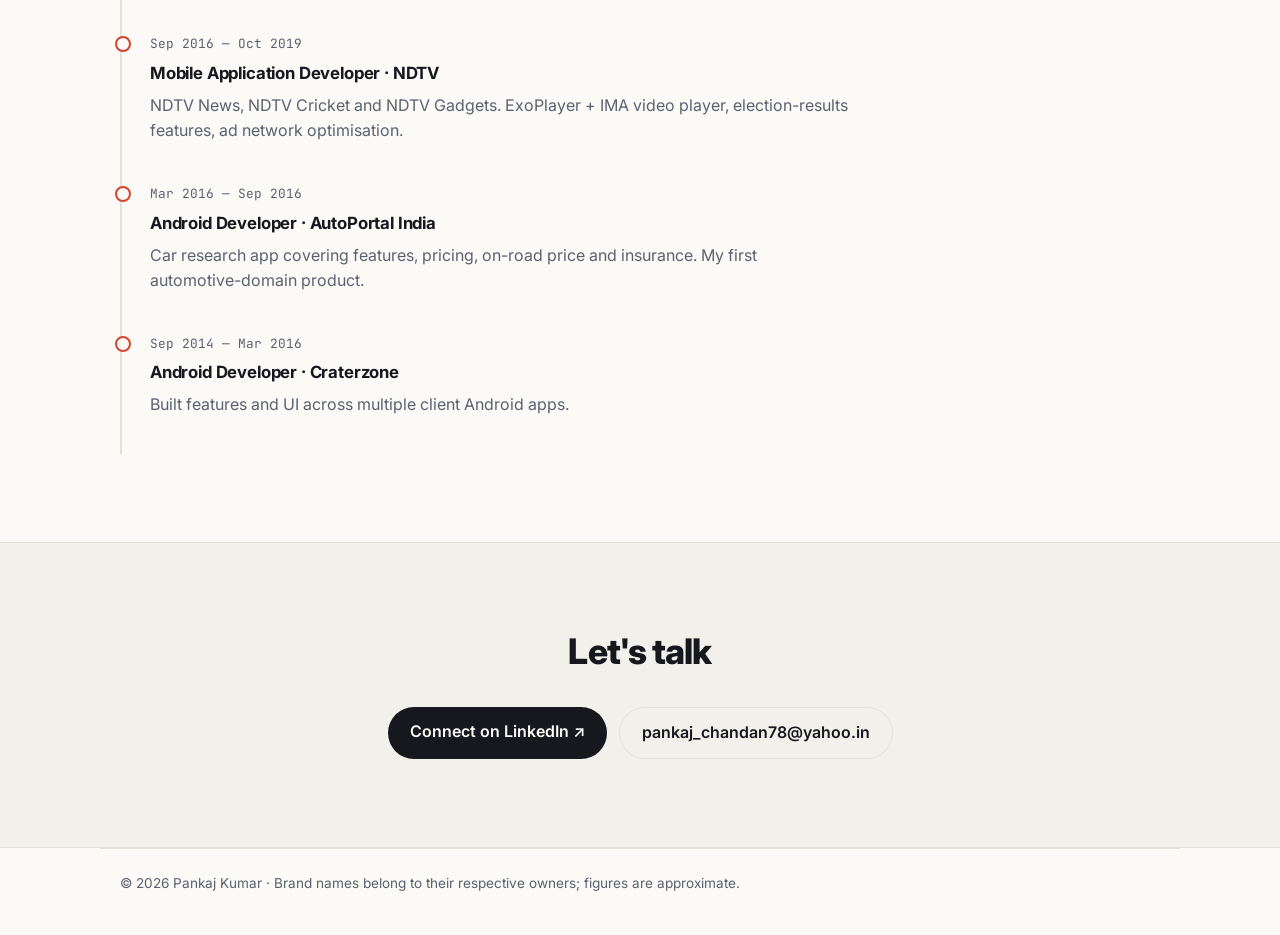
==== commit 3bee4068: "Compact swipeable app row with Aaj Tak TV and India Today Fire TV; remove My call texts Co-Authored-" ====
--- a/index.html
+++ b/index.html
@@ -77,37 +77,65 @@
 
   <!-- APPS -->
   <section id="apps" class="wrap section">
-    <h2 class="section-title">Apps I've built and led</h2>
-    <div class="apps">
+    <div class="apps-head">
+      <h2 class="section-title">Apps I've built and led</h2>
+      <div class="apps-nav">
+        <button type="button" aria-label="Scroll apps left" data-dir="-1">←</button>
+        <button type="button" aria-label="Scroll apps right" data-dir="1">→</button>
+      </div>
+    </div>
+    <div class="apps" id="apps-track">
       <article class="app">
-        <div class="app-shots"><img src="images/aajtak-video.jpg" alt="Aaj Tak app video page" loading="lazy" width="380" height="676"><img src="images/aajtak-pip.jpg" alt="Aaj Tak app picture-in-picture mode" loading="lazy" width="380" height="676"></div>
-        <div class="app-body">
-          <div class="card-head"><h3>Aaj Tak</h3><span class="tag">India Today Group</span></div>
-          <p>India's leading Hindi news app, with 100M+ downloads: live TV, short-form video, picture-in-picture and breaking news at scale.</p>
+        <div class="app-shot"><img src="images/aajtak-video.jpg" alt="Aaj Tak app video page" loading="lazy" width="428" height="760"></div>
+        <div class="app-body">
+          <span class="tag">Android &amp; iOS</span>
+          <h3>Aaj Tak</h3>
+          <p>Hindi news, 100M+ downloads</p>
           <p class="app-links"><a href="https://play.google.com/store/apps/details?id=in.AajTak.headlines" target="_blank" rel="noopener">Google Play ↗</a></p>
         </div>
       </article>
+      <article class="app app-tv">
+        <div class="app-shot"><img src="images/aajtak-androidtv.jpg" alt="Aaj Tak Android TV app news programmes" loading="lazy" width="960" height="540"></div>
+        <div class="app-body">
+          <span class="tag">Android TV</span>
+          <h3>Aaj Tak TV</h3>
+          <p>Live TV and news programmes on the big screen</p>
+          <p class="app-links"><a href="https://play.google.com/store/apps/details?id=com.aajtak.tv" target="_blank" rel="noopener">Google Play ↗</a></p>
+        </div>
+      </article>
       <article class="app">
-        <div class="app-shots"><img src="images/indiatoday-live.jpg" alt="India Today app live TV" loading="lazy" width="380" height="676"><img src="images/indiatoday-shows.jpg" alt="India Today app TV shows" loading="lazy" width="380" height="676"></div>
-        <div class="app-body">
-          <div class="card-head"><h3>India Today</h3><span class="tag">India Today Group</span></div>
-          <p>Flagship English news app with live TV, top stories, TV shows and the NewsPresso quick-read format.</p>
+        <div class="app-shot"><img src="images/indiatoday-live.jpg" alt="India Today app live TV" loading="lazy" width="428" height="760"></div>
+        <div class="app-body">
+          <span class="tag">Android &amp; iOS</span>
+          <h3>India Today</h3>
+          <p>English news and live TV</p>
           <p class="app-links"><a href="https://play.google.com/store/apps/details?id=com.indiatoday" target="_blank" rel="noopener">Google Play ↗</a></p>
         </div>
       </article>
+      <article class="app app-tv">
+        <div class="app-shot"><img src="images/indiatoday-firetv.jpg" alt="India Today Fire TV app homepage" loading="lazy" width="960" height="540"></div>
+        <div class="app-body">
+          <span class="tag">Fire TV</span>
+          <h3>India Today TV</h3>
+          <p>Live news and programmes for Fire TV</p>
+          <p class="app-links"><a href="https://www.amazon.in/dp/B07HP9K6G6" target="_blank" rel="noopener">Amazon ↗</a></p>
+        </div>
+      </article>
       <article class="app">
-        <div class="app-shots"><img src="images/astrotak-hotline.jpg" alt="Astro Tak app astrologer hotline" loading="lazy" width="380" height="676"><img src="images/astrotak-consult.jpg" alt="Astro Tak app consultation list" loading="lazy" width="380" height="676"></div>
-        <div class="app-body">
-          <div class="card-head"><h3>Astro Tak</h3><span class="tag">India Today Group</span></div>
-          <p>Astrology consultation app with chat, voice and video calls to astrologers, plus online puja booking. A transactional consumer product beyond news.</p>
-          <p class="app-links"><a href="https://apps.apple.com/in/app/astrotak/id1583755180" target="_blank" rel="noopener">App Store ↗</a> · <a href="https://play.google.com/store/apps/details?id=com.aajtak.astrotak" target="_blank" rel="noopener">Google Play ↗</a></p>
+        <div class="app-shot"><img src="images/astrotak-hotline.jpg" alt="Astro Tak app astrologer hotline" loading="lazy" width="428" height="760"></div>
+        <div class="app-body">
+          <span class="tag">Android &amp; iOS</span>
+          <h3>Astro Tak</h3>
+          <p>Astrology consultations: chat, call and video</p>
+          <p class="app-links"><a href="https://apps.apple.com/in/app/astrotak/id1583755180" target="_blank" rel="noopener">App Store ↗</a> · <a href="https://play.google.com/store/apps/details?id=com.aajtak.astrotak" target="_blank" rel="noopener">Play ↗</a></p>
         </div>
       </article>
       <article class="app">
-        <div class="app-shots"><img src="images/ndtv-watch.jpg" alt="NDTV app live TV and videos" loading="lazy" width="380" height="676"><img src="images/ndtv-cricket.jpg" alt="NDTV app cricket section" loading="lazy" width="380" height="676"></div>
-        <div class="app-body">
-          <div class="card-head"><h3>NDTV News &amp; NDTV Cricket</h3><span class="tag">NDTV · 2016–2019</span></div>
-          <p>News, live TV and cricket apps. I built the ExoPlayer live TV player with IMA ads and election-results features, and owned NDTV Cricket end to end.</p>
+        <div class="app-shot"><img src="images/ndtv-watch.jpg" alt="NDTV app live TV" loading="lazy" width="428" height="760"></div>
+        <div class="app-body">
+          <span class="tag">iOS &amp; Android · 2016–19</span>
+          <h3>NDTV News</h3>
+          <p>News, live TV and cricket</p>
           <p class="app-links"><a href="https://apps.apple.com/in/app/ndtv-news/id377869410" target="_blank" rel="noopener">App Store ↗</a></p>
         </div>
       </article>
@@ -130,7 +158,6 @@
         <div>
           <h4>My role</h4>
           <p>Owned the CTV programme end to end: platform roadmap, team allocation, partner coordination, certification and releases.</p>
-          <p>I chose not to build a separate app for every TV. Where playback, ads and performance matter most (Android TV, Fire TV and Apple TV), we went native with Kotlin and Swift. For webOS, Tizen and other web-based TVs, we built one shared web codebase with React, Enact and Lightning. That split let the same team ship to 7+ platforms without the cost of maintaining seven separate apps.</p>
         </div>
         <div>
           <h4>Key decisions</h4>
@@ -186,7 +213,6 @@
           </ul>
         </div>
       </div>
-      <blockquote class="my-call"><span>My call</span>Before big traffic events, I don't rely on hope. I run a playbook. We freeze releases early and roll out fixes ahead of time. Remote Config kill switches can turn off heavy widgets and ads instantly. Feeds are cached and served from a CDN, so spikes never hit our origin APIs. The home feed is lighter, and ads load without blocking content. On the day, a live war room watches Crashlytics and analytics in real time.</blockquote>
     </article>
 
     <article class="case">
@@ -222,7 +248,6 @@
         </div>
       </div>
       <div class="pills case-pills"><span>Google Ad Manager</span><span>Google IMA</span><span>SSAI</span><span>SCTE-35</span><span>AdMob</span><span>Amazon APS</span><span>Taboola</span><span>VAST / VMAP</span><span>FAST ad breaks</span></div>
-      <blockquote class="my-call"><span>My call</span>The hardest problems were ads that failed silently: no-fill and playback failures that looked different on every TV, player and SDK. Instead of fixing them one by one, I set up a single way to investigate them across platforms. It checks ad requests, device signals and player behaviour with IMA and SSAI, and we work through it jointly with AdOps. Issues now get traced to their root cause instead of bouncing between teams.</blockquote>
     </article>
   </section>
 
@@ -322,5 +347,13 @@
   <p>© 2026 Pankaj Kumar · Brand names belong to their respective owners; figures are approximate.</p>
 </footer>
 
+<script>
+  document.querySelectorAll('.apps-nav button').forEach(function (b) {
+    b.addEventListener('click', function () {
+      var t = document.getElementById('apps-track');
+      t.scrollBy({ left: Number(b.dataset.dir) * t.clientWidth * 0.8, behavior: 'smooth' });
+    });
+  });
+</script>
 </body>
 </html>
--- a/style.css
+++ b/style.css
@@ -217,17 +217,25 @@
 .plat-auto { border-color: var(--next); }
 .case-pills { margin-top: 24px; padding-top: 20px; border-top: 1px solid var(--line); }
 
-/* app gallery */
-.apps { display: grid; grid-template-columns: repeat(2, 1fr); gap: 20px; margin-top: 32px; }
-.app { background: var(--surface); border: 1px solid var(--line); border-radius: var(--radius); overflow: hidden; display: flex; flex-direction: column; }
-.app-shots { display: grid; grid-template-columns: 1fr 1fr; gap: 10px; padding: 20px 20px 0; background: var(--bg-band); }
-.app-shots img { width: 100%; height: auto; aspect-ratio: 9 / 16; object-fit: cover; object-position: top; border-radius: 10px 10px 0 0; display: block; }
-.app-body { padding: 22px 24px 24px; border-top: 1px solid var(--line); }
-.app-body h3 { font-size: 1.2rem; }
-.app-body p { color: var(--muted); margin-top: 6px; }
-.app-links a { color: var(--accent); font-weight: 600; font-size: 0.9rem; }
-.note { color: var(--muted); font-size: 0.82rem; margin-top: 16px; }
-@media (max-width: 800px) { .apps { grid-template-columns: 1fr; } }
+/* app gallery: horizontal swipe row */
+.apps-head { display: flex; justify-content: space-between; align-items: end; gap: 16px; }
+.apps-nav { display: flex; gap: 8px; }
+.apps-nav button { width: 40px; height: 40px; border-radius: 50%; border: 1px solid var(--line); background: var(--surface); color: var(--text); font-size: 1.1rem; cursor: pointer; }
+.apps-nav button:hover { border-color: var(--text); }
+.apps { display: flex; gap: 16px; margin-top: 24px; overflow-x: auto; scroll-snap-type: x mandatory; padding-bottom: 12px; scrollbar-width: thin; }
+.app { flex: 0 0 220px; scroll-snap-align: start; background: var(--surface); border: 1px solid var(--line); border-radius: var(--radius); overflow: hidden; display: flex; flex-direction: column; }
+.app.app-tv { flex-basis: 400px; }
+.app-shot { height: 240px; background: var(--bg-band); display: flex; align-items: flex-end; justify-content: center; padding: 14px 14px 0; }
+.app-shot img { height: 100%; width: auto; max-width: 100%; object-fit: cover; object-position: top; border-radius: 8px 8px 0 0; display: block; }
+.app-tv .app-shot { align-items: center; padding: 14px; }
+.app-tv .app-shot img { width: 100%; height: auto; border-radius: 8px; }
+.app-body { padding: 14px 16px 16px; border-top: 1px solid var(--line); }
+.app-body h3 { font-size: 1.05rem; margin-top: 4px; }
+.app-body p { color: var(--muted); font-size: 0.88rem; margin-top: 2px; }
+.app-links { margin-top: 8px !important; }
+.app-links a { color: var(--accent); font-weight: 600; font-size: 0.85rem; }
+.note { color: var(--muted); font-size: 0.8rem; margin-top: 8px; }
+@media (max-width: 800px) { .apps-nav { display: none; } .app { flex-basis: 200px; } .app.app-tv { flex-basis: 300px; } .app-shot { height: 210px; } }
 #case-studies { padding-top: 24px; }
 .my-call { margin-top: 24px; padding: 18px 22px; border-left: 3px solid var(--accent); background: var(--bg-band); border-radius: 0 10px 10px 0; color: var(--text); font-size: 1rem; line-height: 1.6; }
 .my-call span { display: block; font-family: "JetBrains Mono", monospace; font-size: 0.72rem; text-transform: uppercase; letter-spacing: 0.08em; color: var(--accent); margin-bottom: 6px; }
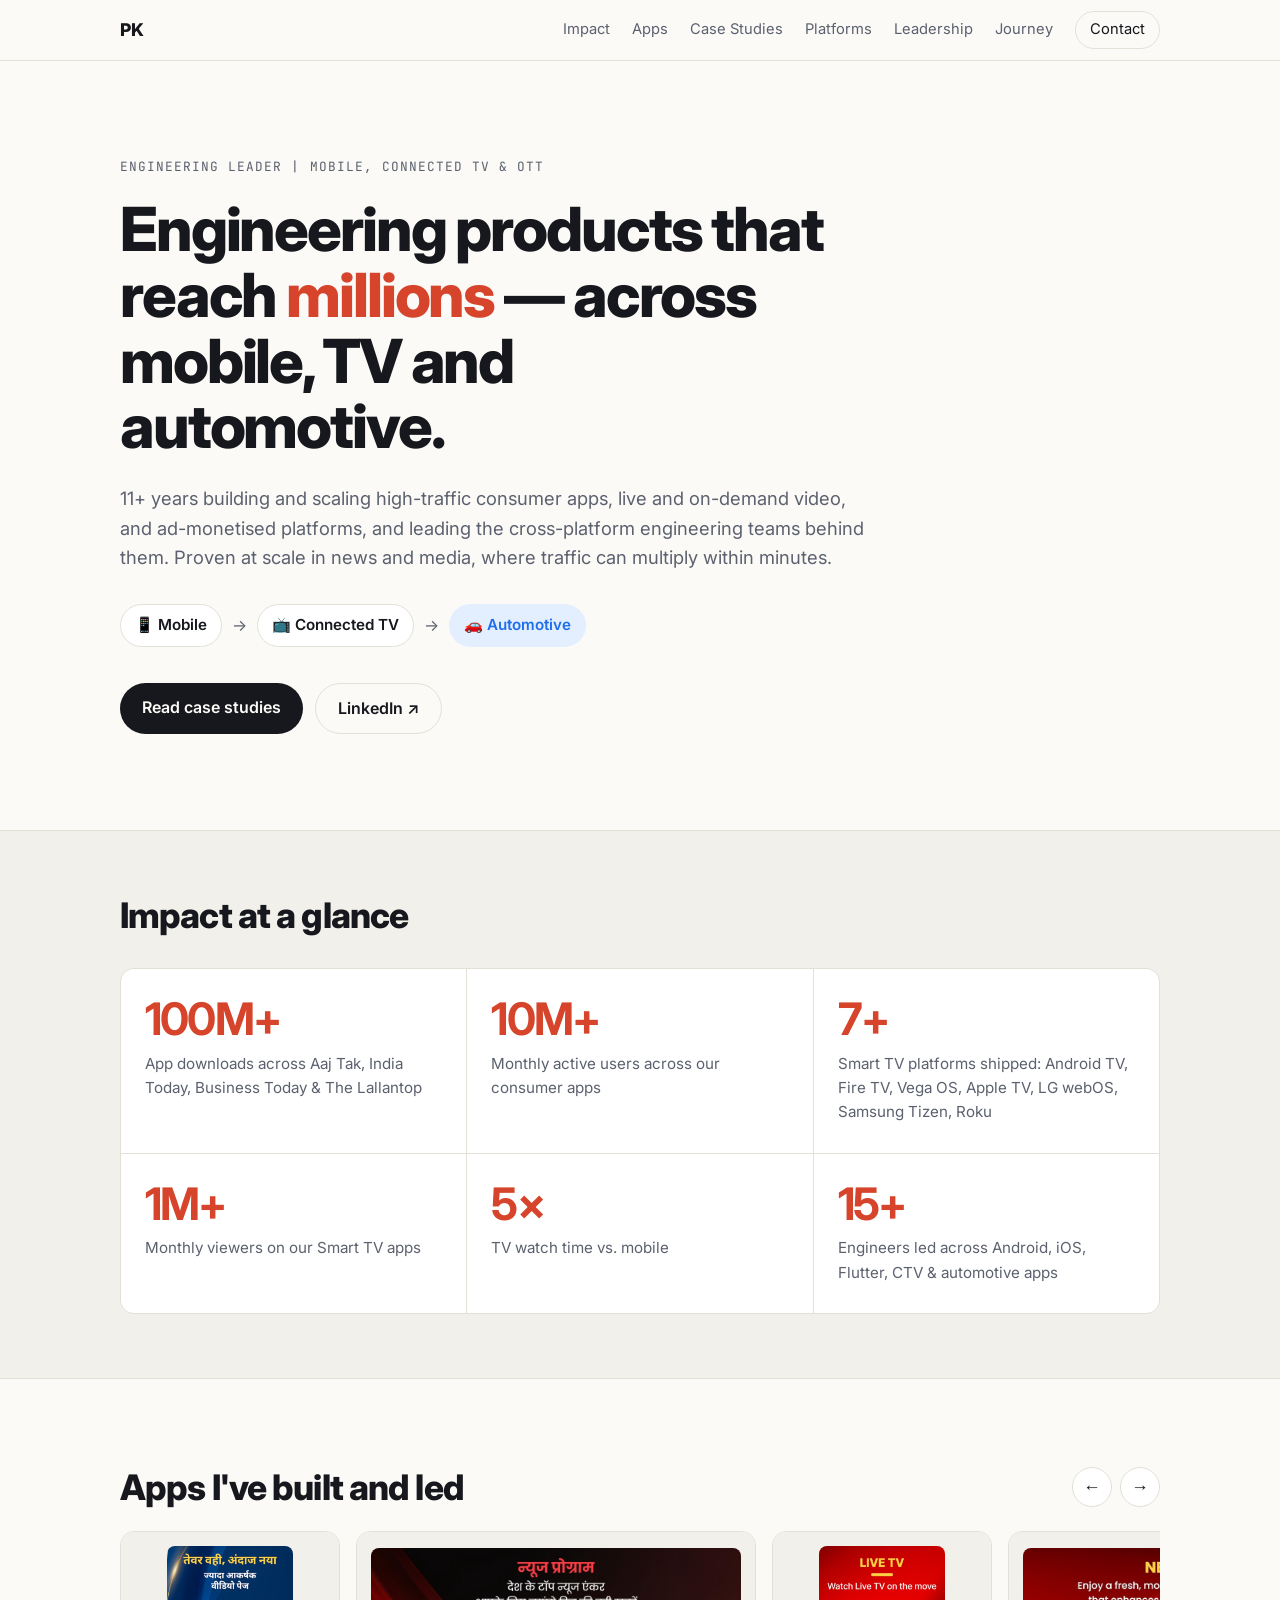
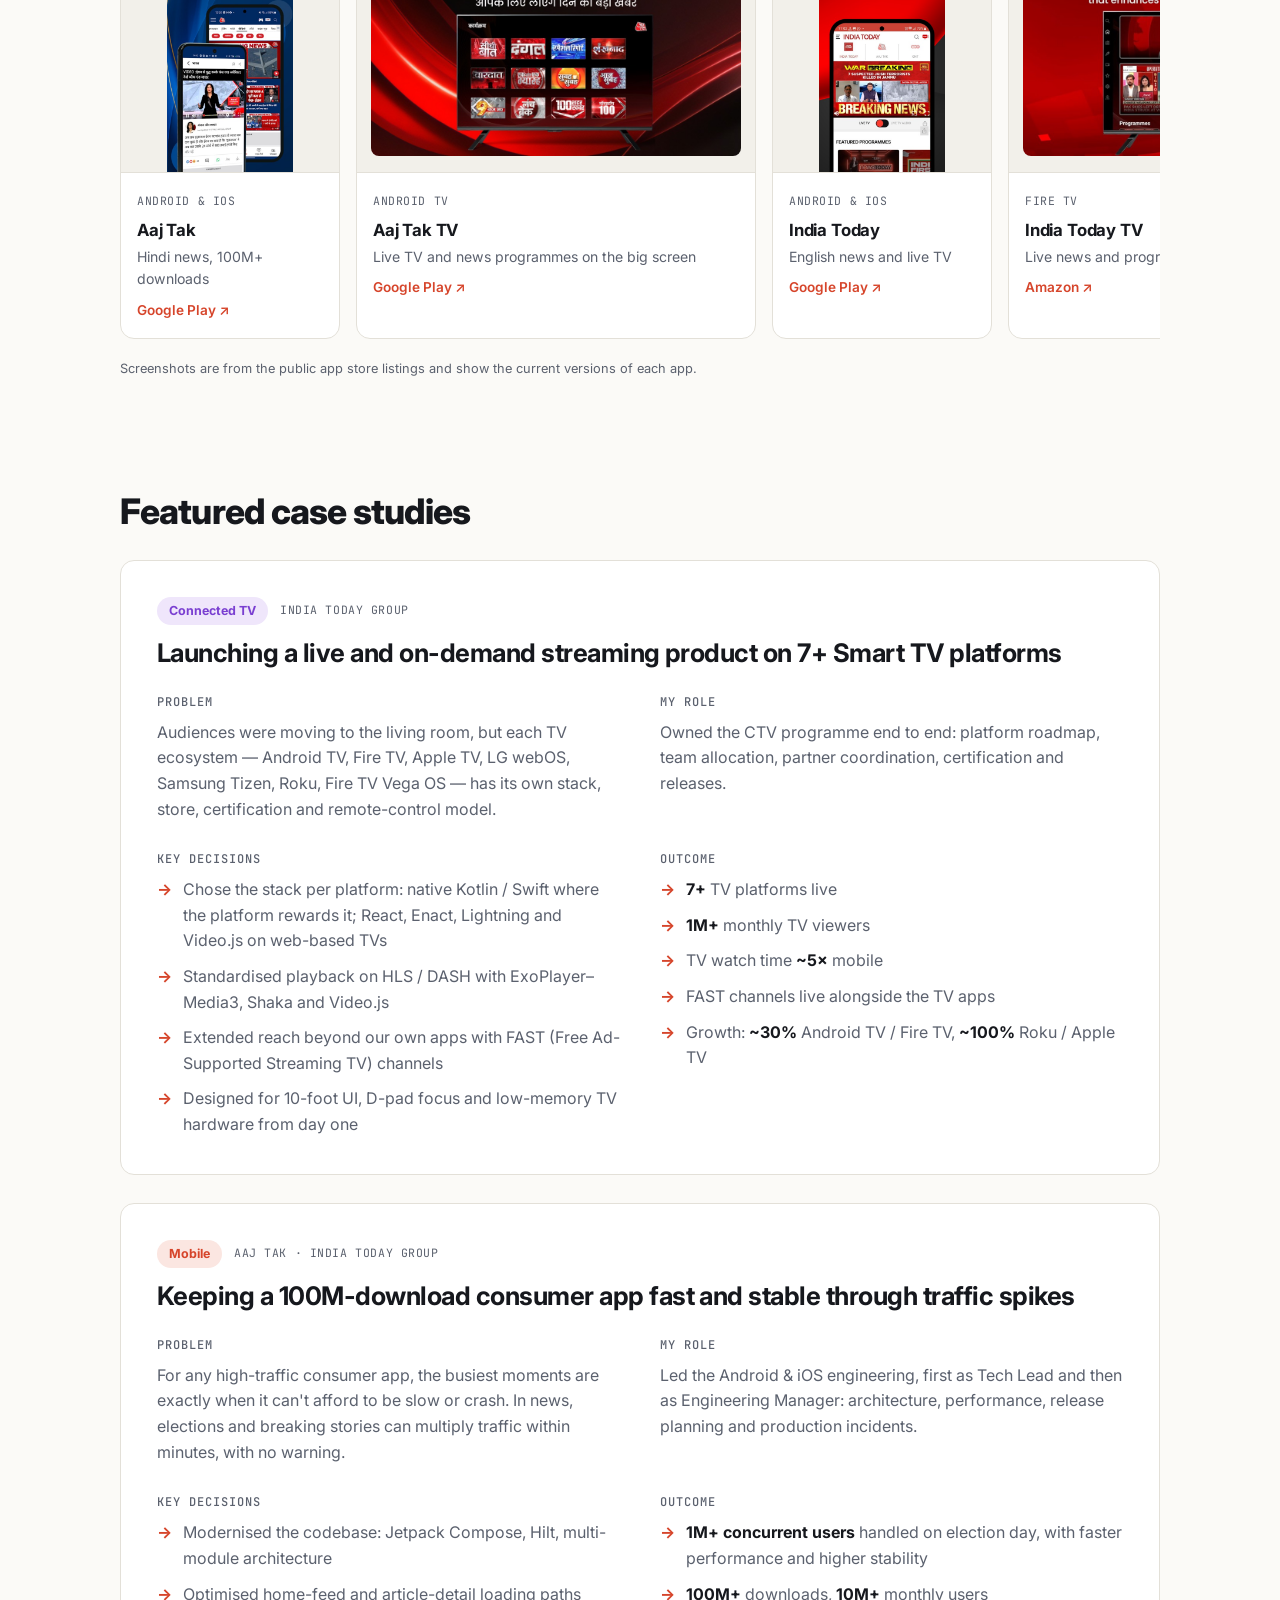
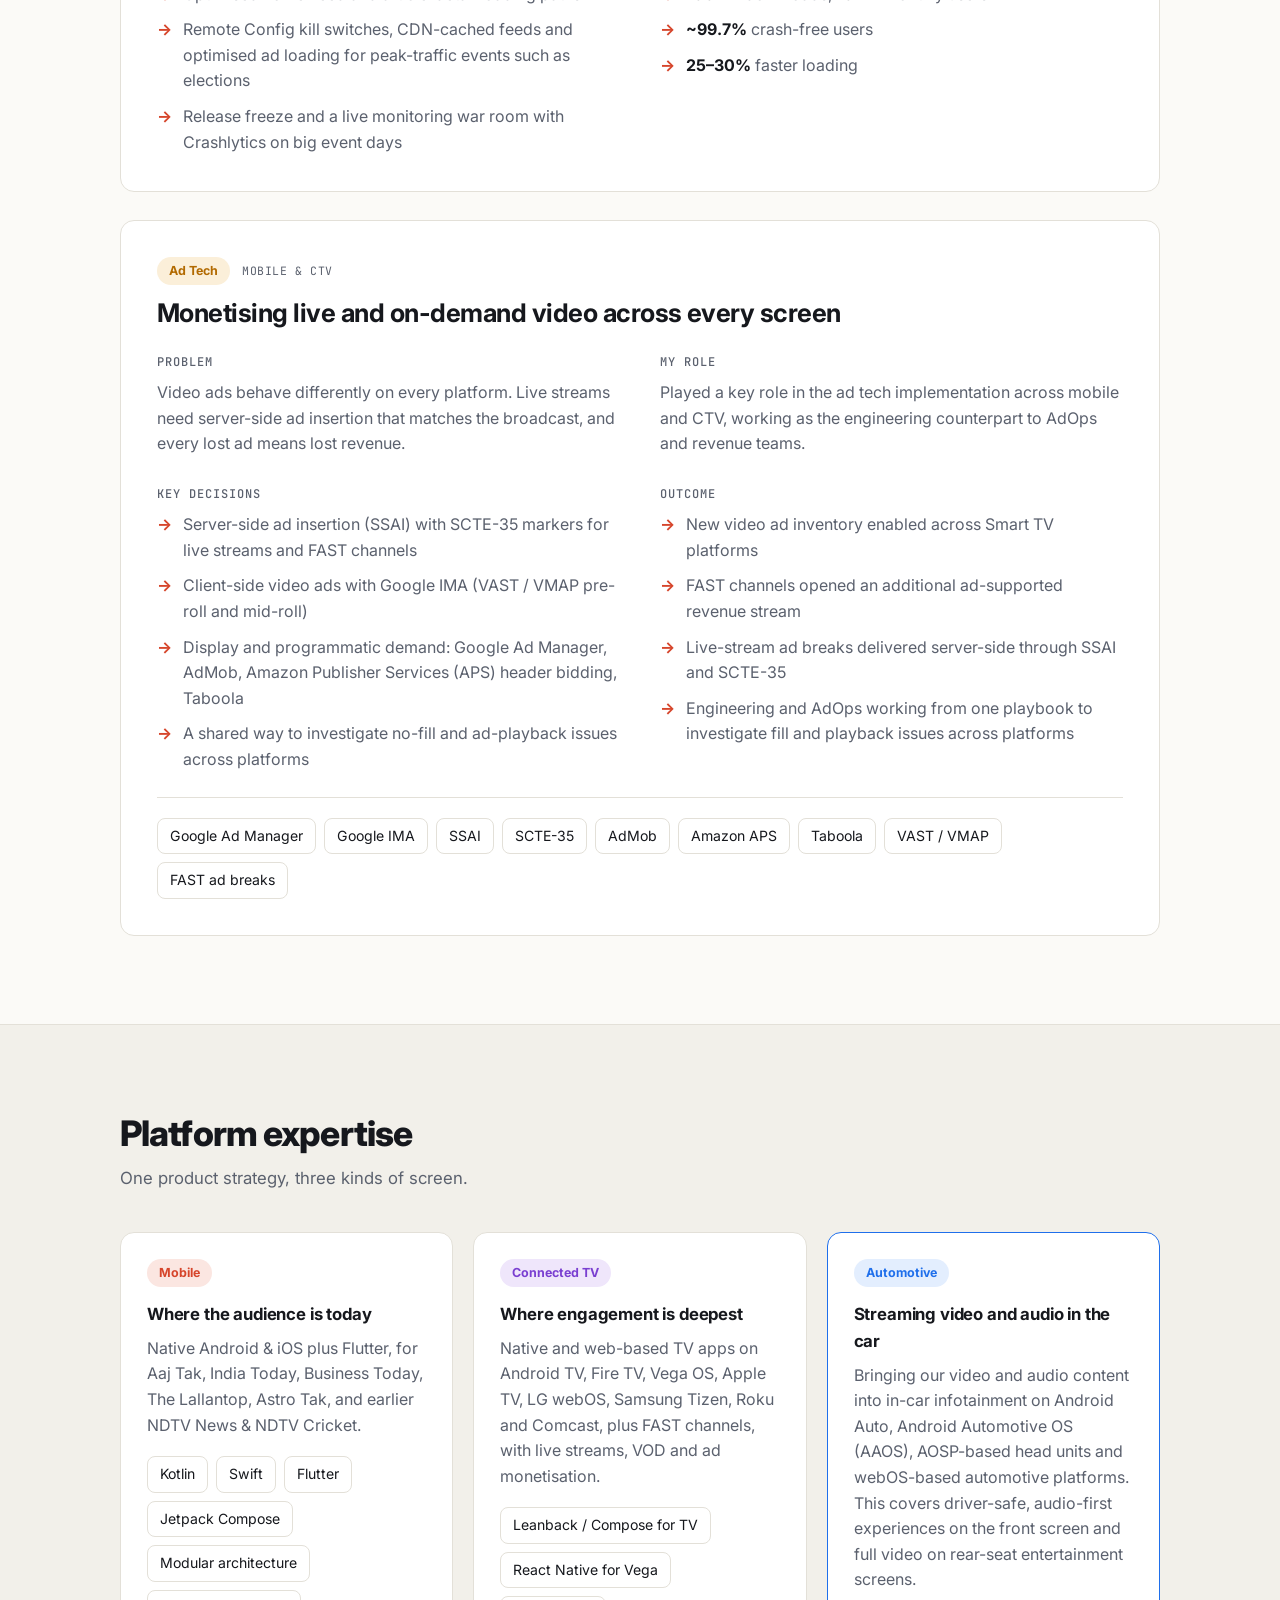
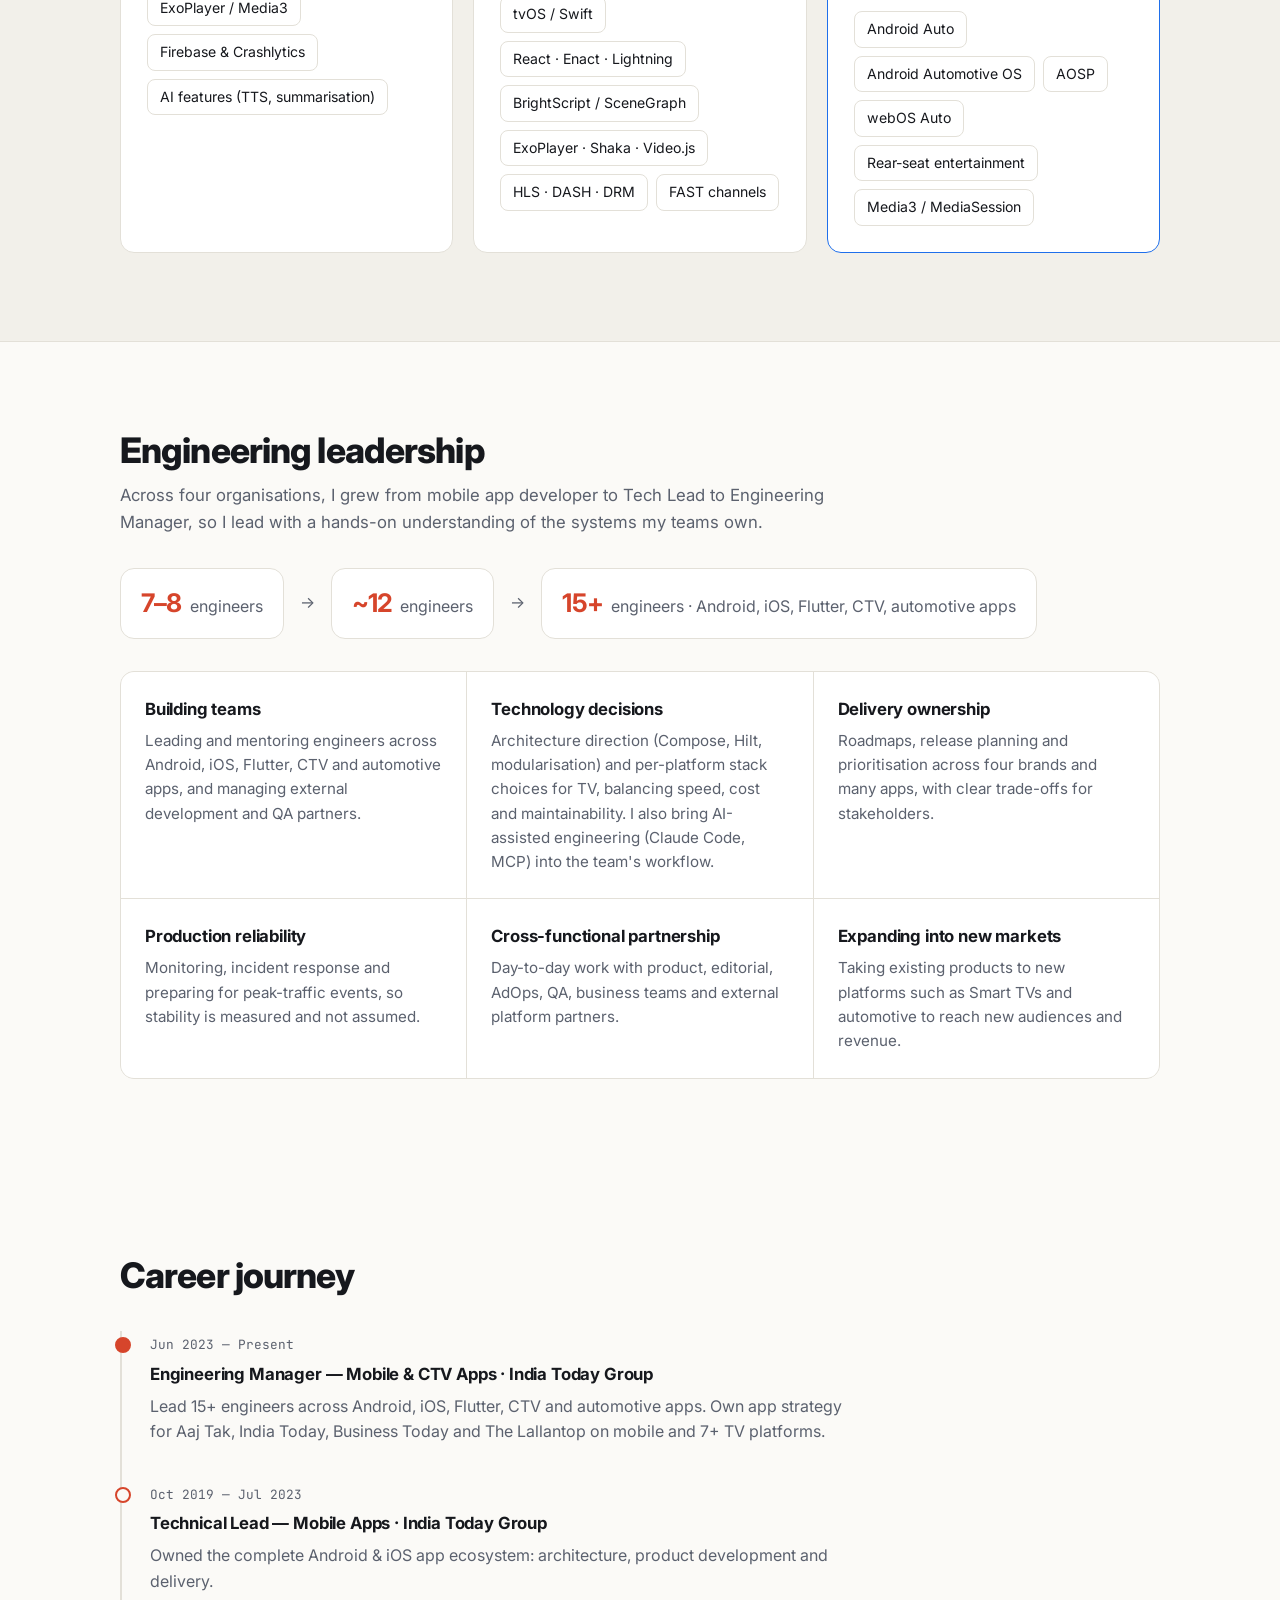
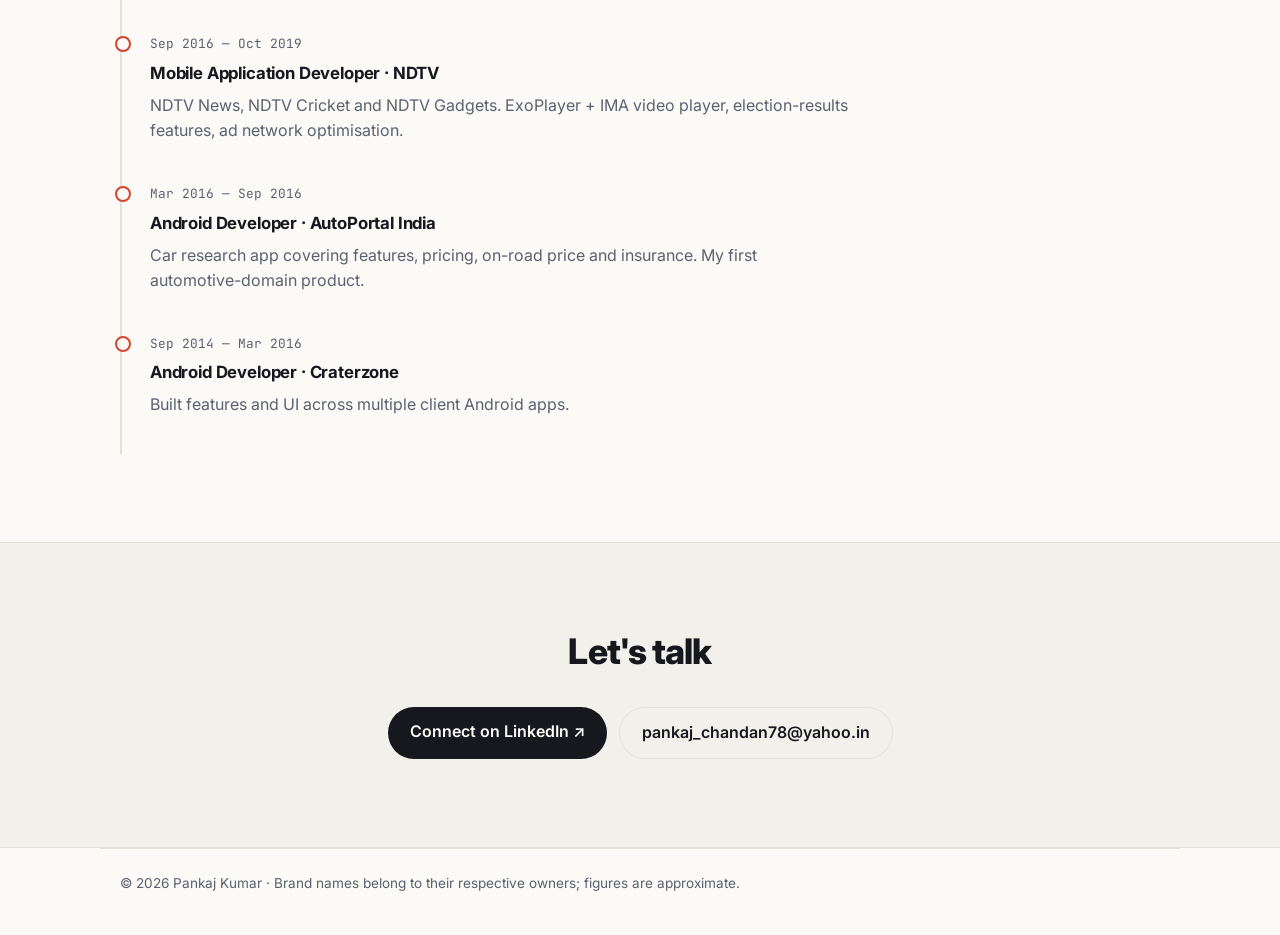
==== commit 9f4ee5f5: "Aaj Tak case study: 1M+ concurrent users on election day Co-Authored-By: Claude Opus 5.5 <noreply@an" ====
--- a/index.html
+++ b/index.html
@@ -207,6 +207,7 @@
           <h4>Outcome</h4>
           <!-- VERIFY: crash-free %, load improvement % and measurement period -->
           <ul class="ticks">
+            <li><b>1M+ concurrent users</b> handled on election day, with faster performance and higher stability</li>
             <li><b>100M+</b> downloads, <b>10M+</b> monthly users</li>
             <li><b>~99.7%</b> crash-free users</li>
             <li><b>25–30%</b> faster loading</li>
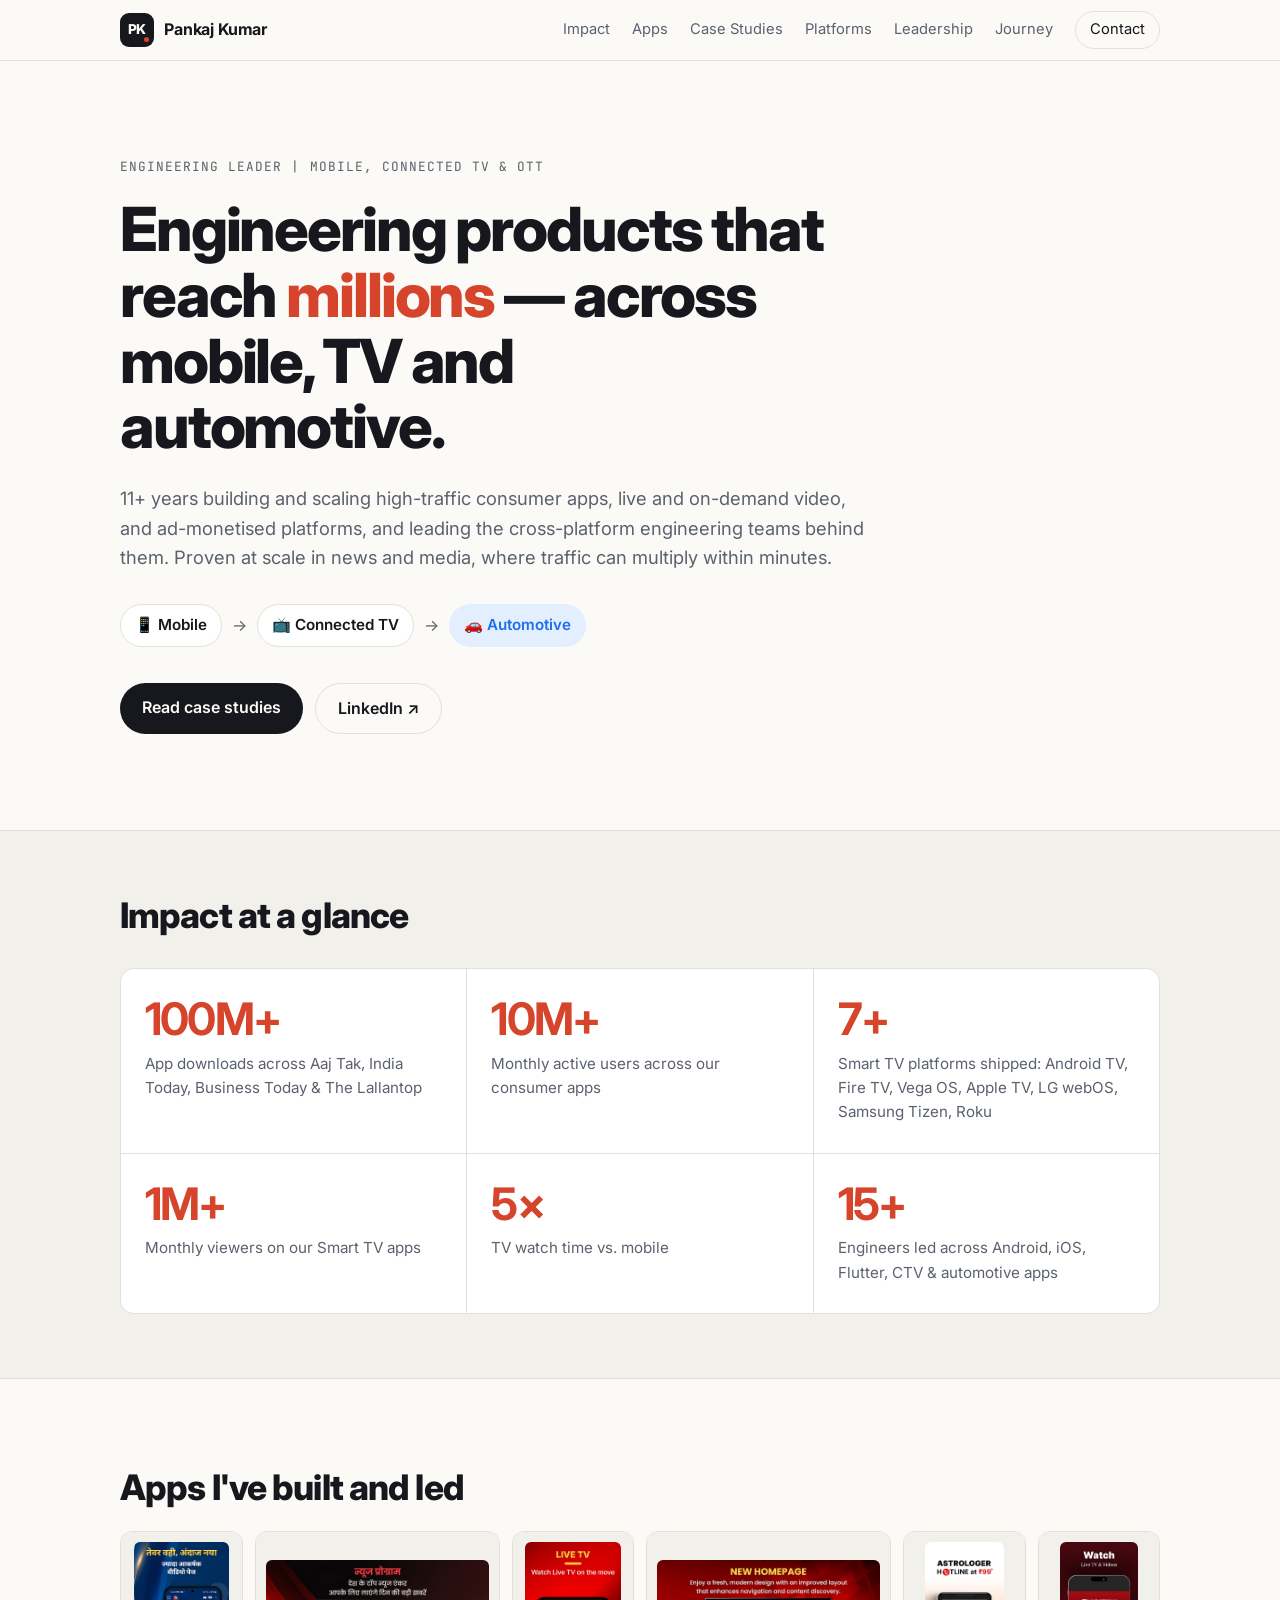
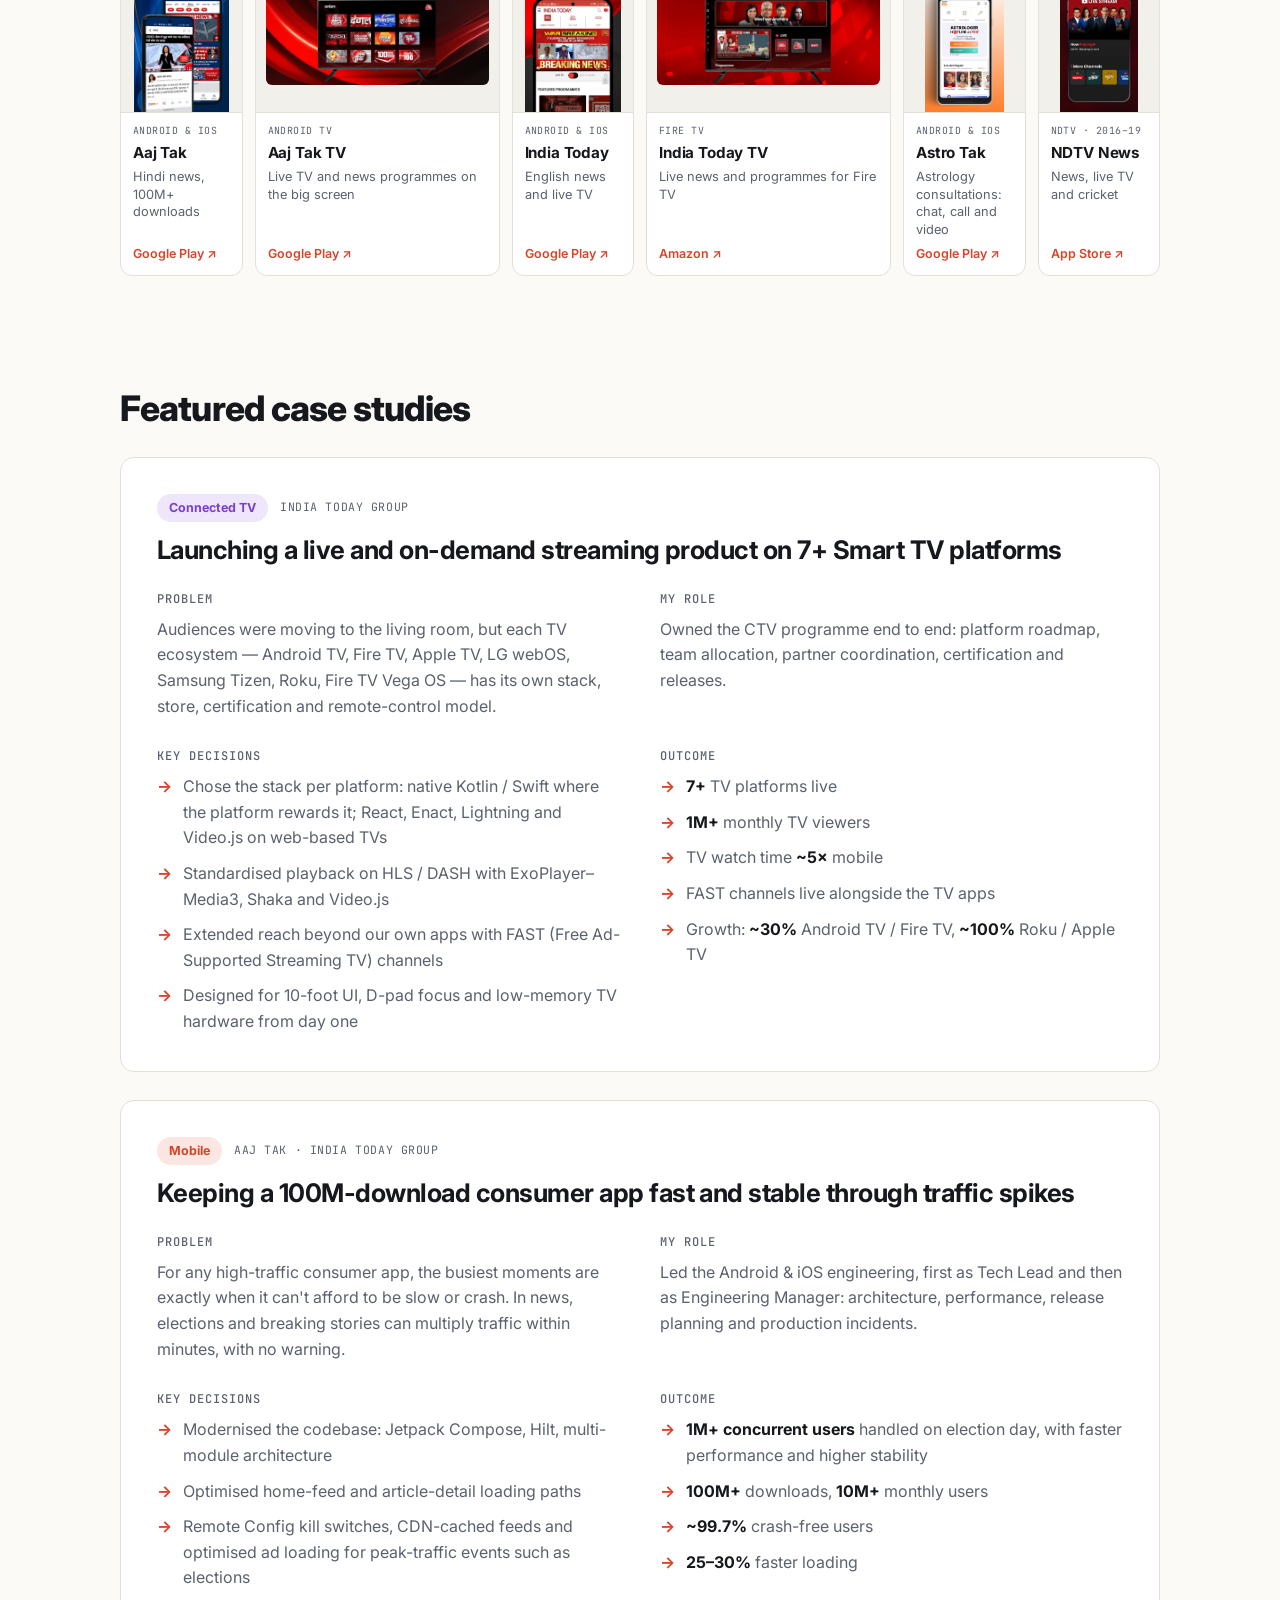
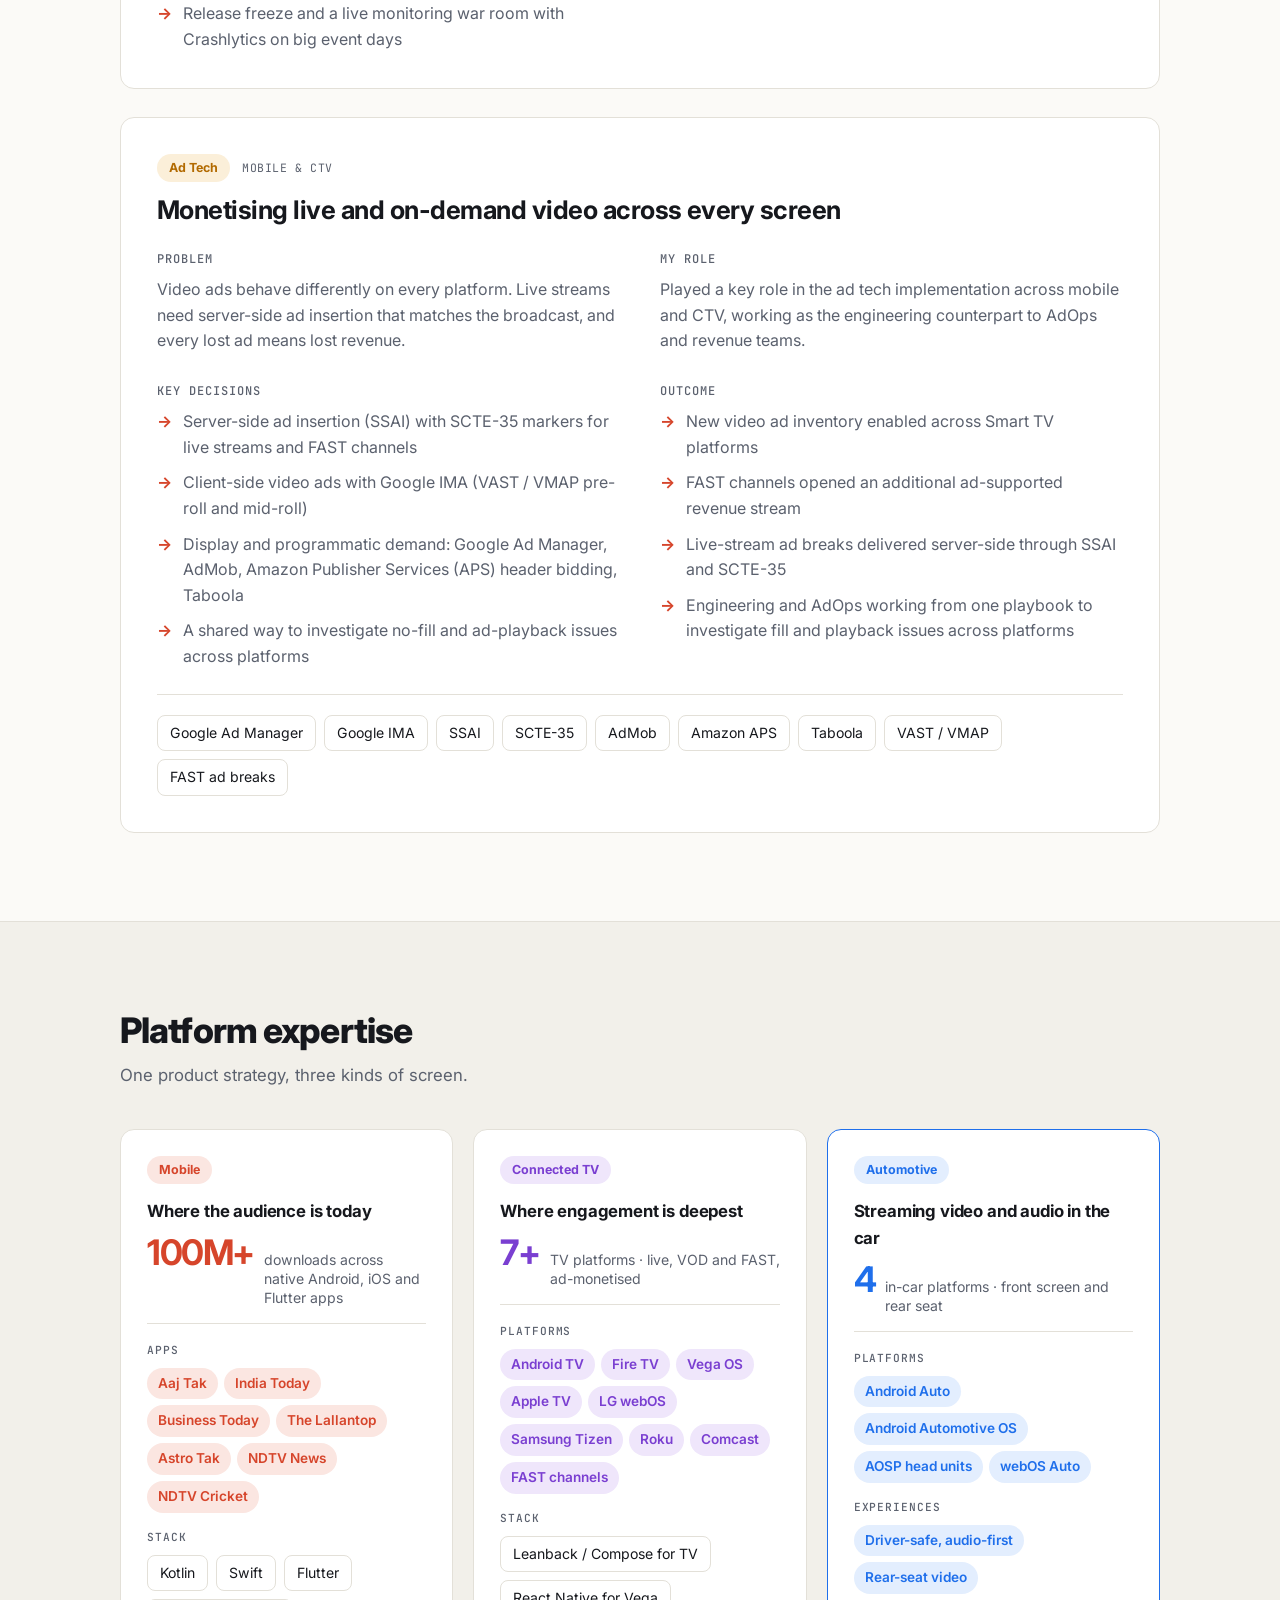
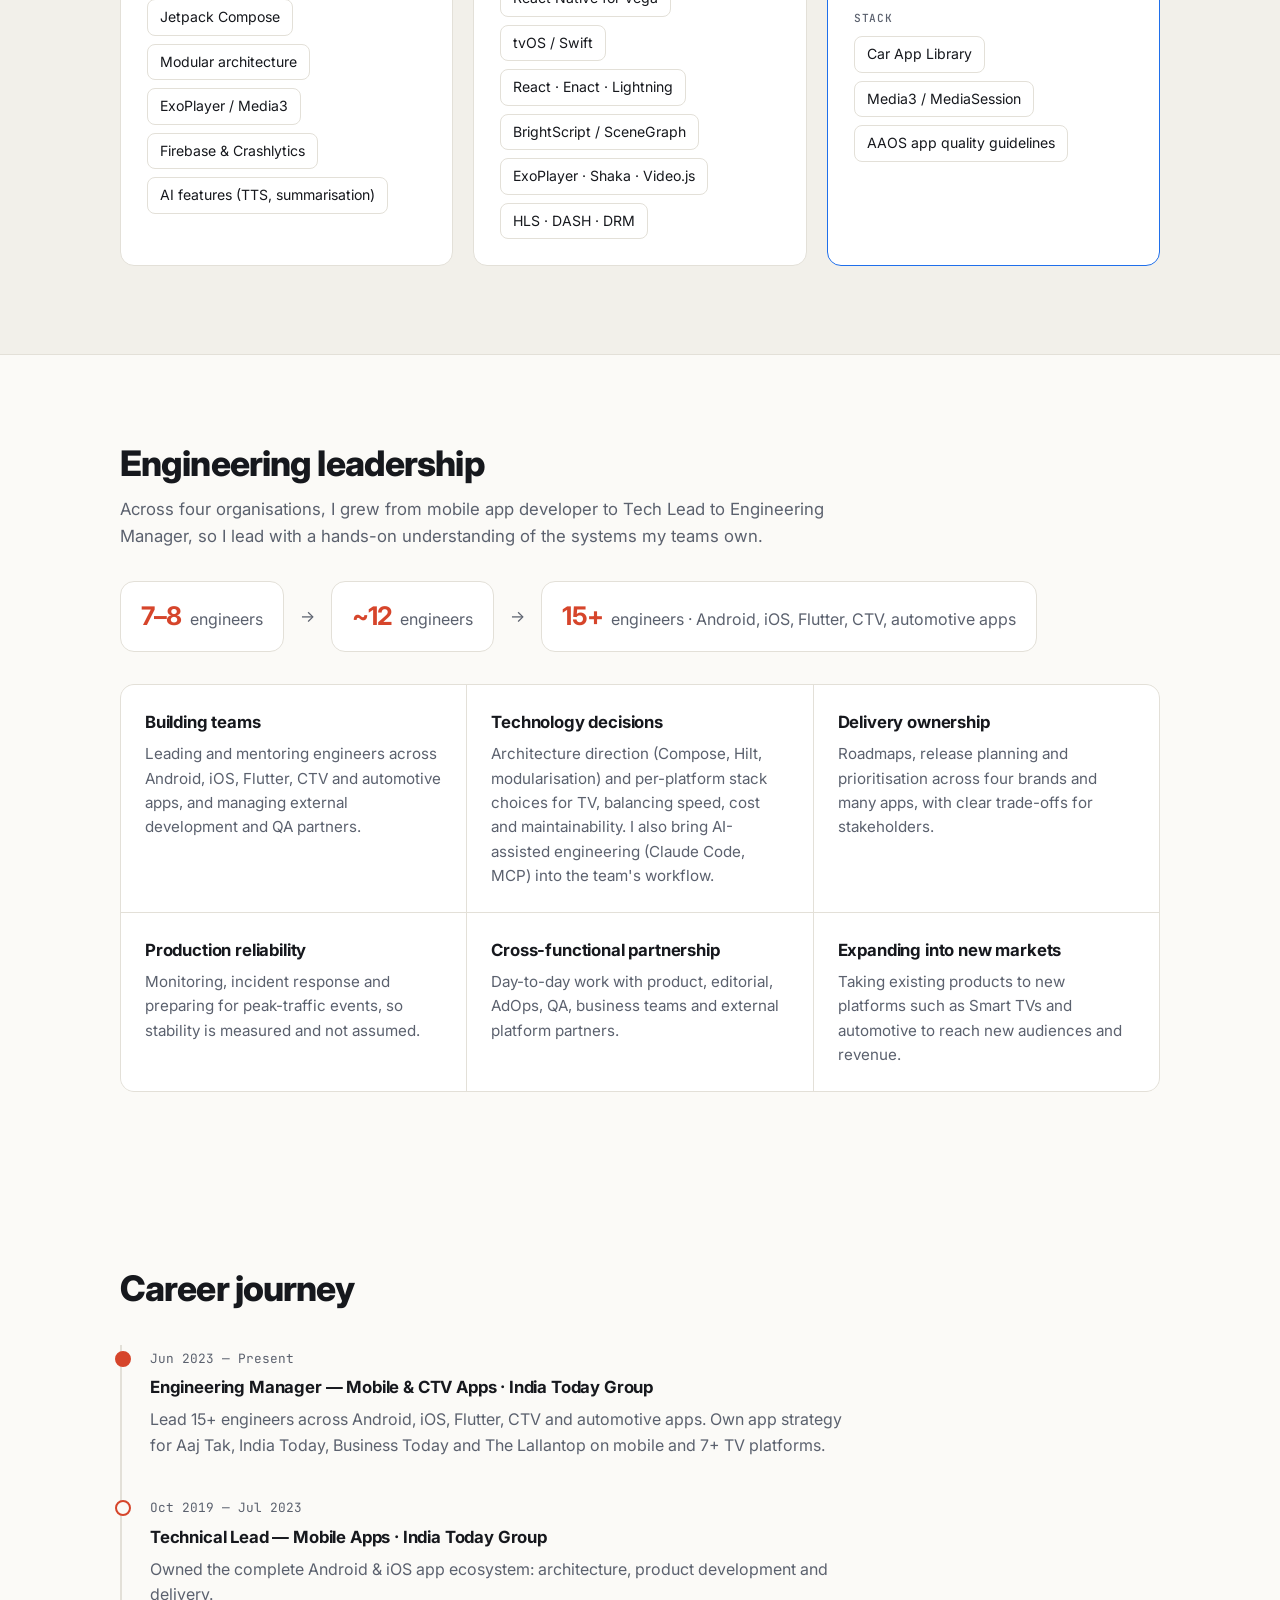
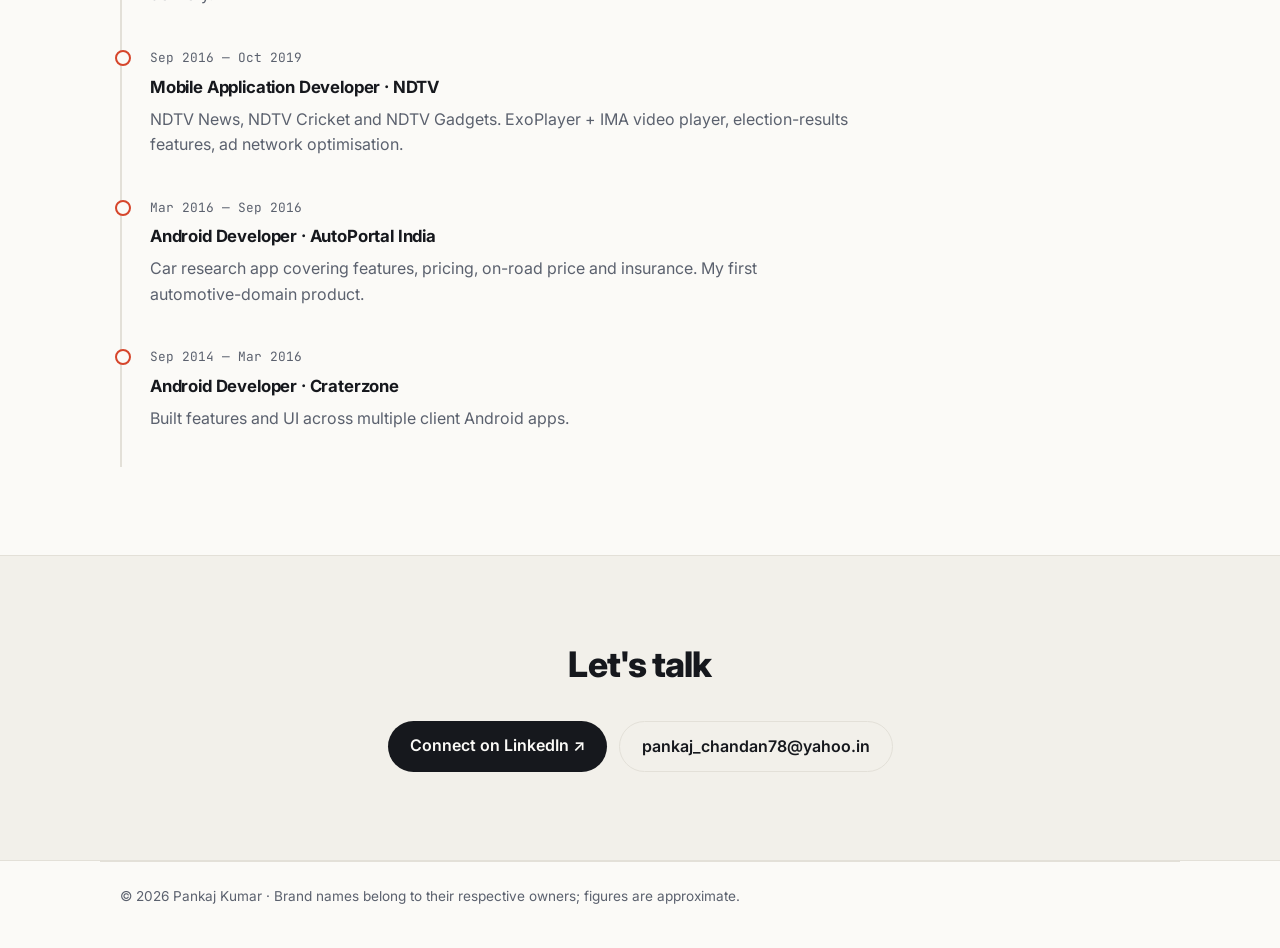
==== commit 3761a312: "Structured platform cards, single-view app grid, new logo mark Co-Authored-By: Claude Opus 5.5 <nore" ====
--- a/index.html
+++ b/index.html
@@ -23,7 +23,7 @@
 
 <header class="nav">
   <div class="wrap nav-inner">
-    <a href="#top" class="logo" aria-label="Back to top">PK</a>
+    <a href="#top" class="logo" aria-label="Pankaj Kumar, back to top"><span class="logo-mark">PK</span><span class="logo-name">Pankaj Kumar</span></a>
     <nav aria-label="Sections">
       <a href="#impact">Impact</a>
       <a href="#apps">Apps</a>
@@ -77,13 +77,7 @@
 
   <!-- APPS -->
   <section id="apps" class="wrap section">
-    <div class="apps-head">
-      <h2 class="section-title">Apps I've built and led</h2>
-      <div class="apps-nav">
-        <button type="button" aria-label="Scroll apps left" data-dir="-1">←</button>
-        <button type="button" aria-label="Scroll apps right" data-dir="1">→</button>
-      </div>
-    </div>
+    <h2 class="section-title">Apps I've built and led</h2>
     <div class="apps" id="apps-track">
       <article class="app">
         <div class="app-shot"><img src="images/aajtak-video.jpg" alt="Aaj Tak app video page" loading="lazy" width="428" height="760"></div>
@@ -127,20 +121,19 @@
           <span class="tag">Android &amp; iOS</span>
           <h3>Astro Tak</h3>
           <p>Astrology consultations: chat, call and video</p>
-          <p class="app-links"><a href="https://apps.apple.com/in/app/astrotak/id1583755180" target="_blank" rel="noopener">App Store ↗</a> · <a href="https://play.google.com/store/apps/details?id=com.aajtak.astrotak" target="_blank" rel="noopener">Play ↗</a></p>
+          <p class="app-links"><a href="https://play.google.com/store/apps/details?id=com.aajtak.astrotak" target="_blank" rel="noopener">Google Play ↗</a></p>
         </div>
       </article>
       <article class="app">
         <div class="app-shot"><img src="images/ndtv-watch.jpg" alt="NDTV app live TV" loading="lazy" width="428" height="760"></div>
         <div class="app-body">
-          <span class="tag">iOS &amp; Android · 2016–19</span>
+          <span class="tag">NDTV · 2016–19</span>
           <h3>NDTV News</h3>
           <p>News, live TV and cricket</p>
           <p class="app-links"><a href="https://apps.apple.com/in/app/ndtv-news/id377869410" target="_blank" rel="noopener">App Store ↗</a></p>
         </div>
       </article>
     </div>
-    <p class="note">Screenshots are from the public app store listings and show the current versions of each app.</p>
   </section>
 
   <!-- 03 CASE STUDIES -->
@@ -258,23 +251,27 @@
       <h2 class="section-title">Platform expertise</h2>
       <p class="section-sub">One product strategy, three kinds of screen.</p>
       <div class="cols three">
-        <div class="plat">
+        <div class="plat ">
           <span class="cat cat-mobile">Mobile</span>
           <h3>Where the audience is today</h3>
-          <p>Native Android &amp; iOS plus Flutter, for Aaj Tak, India Today, Business Today, The Lallantop, Astro Tak, and earlier NDTV News &amp; NDTV Cricket.</p>
-          <div class="pills"><span>Kotlin</span><span>Swift</span><span>Flutter</span><span>Jetpack Compose</span><span>Modular architecture</span><span>ExoPlayer / Media3</span><span>Firebase &amp; Crashlytics</span><span>AI features (TTS, summarisation)</span></div>
-        </div>
-        <div class="plat">
+          <div class="plat-stat"><b>100M+</b><span>downloads across native Android, iOS and Flutter apps</span></div>
+          <div class="plat-row"><h4>Apps</h4><div class="chips c-mobile"><span>Aaj Tak</span><span>India Today</span><span>Business Today</span><span>The Lallantop</span><span>Astro Tak</span><span>NDTV News</span><span>NDTV Cricket</span></div></div>
+          <div class="plat-row"><h4>Stack</h4><div class="pills"><span>Kotlin</span><span>Swift</span><span>Flutter</span><span>Jetpack Compose</span><span>Modular architecture</span><span>ExoPlayer / Media3</span><span>Firebase &amp; Crashlytics</span><span>AI features (TTS, summarisation)</span></div></div>
+        </div>
+        <div class="plat ">
           <span class="cat cat-ctv">Connected TV</span>
           <h3>Where engagement is deepest</h3>
-          <p>Native and web-based TV apps on Android TV, Fire TV, Vega OS, Apple TV, LG webOS, Samsung Tizen, Roku and Comcast, plus FAST channels, with live streams, VOD and ad monetisation.</p>
-          <div class="pills"><span>Leanback / Compose for TV</span><span>React Native for Vega</span><span>tvOS / Swift</span><span>React · Enact · Lightning</span><span>BrightScript / SceneGraph</span><span>ExoPlayer · Shaka · Video.js</span><span>HLS · DASH · DRM</span><span>FAST channels</span></div>
+          <div class="plat-stat"><b>7+</b><span>TV platforms · live, VOD and FAST, ad-monetised</span></div>
+          <div class="plat-row"><h4>Platforms</h4><div class="chips c-ctv"><span>Android TV</span><span>Fire TV</span><span>Vega OS</span><span>Apple TV</span><span>LG webOS</span><span>Samsung Tizen</span><span>Roku</span><span>Comcast</span><span>FAST channels</span></div></div>
+          <div class="plat-row"><h4>Stack</h4><div class="pills"><span>Leanback / Compose for TV</span><span>React Native for Vega</span><span>tvOS / Swift</span><span>React · Enact · Lightning</span><span>BrightScript / SceneGraph</span><span>ExoPlayer · Shaka · Video.js</span><span>HLS · DASH · DRM</span></div></div>
         </div>
         <div class="plat plat-auto">
           <span class="cat cat-auto">Automotive</span>
           <h3>Streaming video and audio in the car</h3>
-          <p>Bringing our video and audio content into in-car infotainment on Android Auto, Android Automotive OS (AAOS), AOSP-based head units and webOS-based automotive platforms. This covers driver-safe, audio-first experiences on the front screen and full video on rear-seat entertainment screens.</p>
-          <div class="pills"><span>Android Auto</span><span>Android Automotive OS</span><span>AOSP</span><span>webOS Auto</span><span>Rear-seat entertainment</span><span>Media3 / MediaSession</span></div>
+          <div class="plat-stat"><b>4</b><span>in-car platforms · front screen and rear seat</span></div>
+          <div class="plat-row"><h4>Platforms</h4><div class="chips c-auto"><span>Android Auto</span><span>Android Automotive OS</span><span>AOSP head units</span><span>webOS Auto</span></div></div>
+          <div class="plat-row"><h4>Experiences</h4><div class="chips c-auto"><span>Driver-safe, audio-first</span><span>Rear-seat video</span></div></div>
+          <div class="plat-row"><h4>Stack</h4><div class="pills"><span>Car App Library</span><span>Media3 / MediaSession</span><span>AAOS app quality guidelines</span></div></div>
         </div>
       </div>
     </div>
@@ -348,13 +345,5 @@
   <p>© 2026 Pankaj Kumar · Brand names belong to their respective owners; figures are approximate.</p>
 </footer>
 
-<script>
-  document.querySelectorAll('.apps-nav button').forEach(function (b) {
-    b.addEventListener('click', function () {
-      var t = document.getElementById('apps-track');
-      t.scrollBy({ left: Number(b.dataset.dir) * t.clientWidth * 0.8, behavior: 'smooth' });
-    });
-  });
-</script>
 </body>
 </html>
--- a/style.css
+++ b/style.css
@@ -217,26 +217,57 @@
 .plat-auto { border-color: var(--next); }
 .case-pills { margin-top: 24px; padding-top: 20px; border-top: 1px solid var(--line); }
 
-/* app gallery: horizontal swipe row */
-.apps-head { display: flex; justify-content: space-between; align-items: end; gap: 16px; }
-.apps-nav { display: flex; gap: 8px; }
-.apps-nav button { width: 40px; height: 40px; border-radius: 50%; border: 1px solid var(--line); background: var(--surface); color: var(--text); font-size: 1.1rem; cursor: pointer; }
-.apps-nav button:hover { border-color: var(--text); }
-.apps { display: flex; gap: 16px; margin-top: 24px; overflow-x: auto; scroll-snap-type: x mandatory; padding-bottom: 12px; scrollbar-width: thin; }
-.app { flex: 0 0 220px; scroll-snap-align: start; background: var(--surface); border: 1px solid var(--line); border-radius: var(--radius); overflow: hidden; display: flex; flex-direction: column; }
-.app.app-tv { flex-basis: 400px; }
-.app-shot { height: 240px; background: var(--bg-band); display: flex; align-items: flex-end; justify-content: center; padding: 14px 14px 0; }
-.app-shot img { height: 100%; width: auto; max-width: 100%; object-fit: cover; object-position: top; border-radius: 8px 8px 0 0; display: block; }
-.app-tv .app-shot { align-items: center; padding: 14px; }
-.app-tv .app-shot img { width: 100%; height: auto; border-radius: 8px; }
-.app-body { padding: 14px 16px 16px; border-top: 1px solid var(--line); }
-.app-body h3 { font-size: 1.05rem; margin-top: 4px; }
-.app-body p { color: var(--muted); font-size: 0.88rem; margin-top: 2px; }
-.app-links { margin-top: 8px !important; }
-.app-links a { color: var(--accent); font-weight: 600; font-size: 0.85rem; }
-.note { color: var(--muted); font-size: 0.8rem; margin-top: 8px; }
-@media (max-width: 800px) { .apps-nav { display: none; } .app { flex-basis: 200px; } .app.app-tv { flex-basis: 300px; } .app-shot { height: 210px; } }
+/* app gallery: all apps in one compact row */
+.apps { display: grid; grid-template-columns: 1fr 2fr 1fr 2fr 1fr 1fr; gap: 12px; margin-top: 24px; }
+.app { background: var(--surface); border: 1px solid var(--line); border-radius: 12px; overflow: hidden; display: flex; flex-direction: column; min-width: 0; }
+.app-shot { height: 180px; background: var(--bg-band); display: flex; align-items: flex-end; justify-content: center; padding: 10px 10px 0; }
+.app-shot img { height: 100%; width: auto; max-width: 100%; object-fit: cover; object-position: top; border-radius: 6px 6px 0 0; display: block; }
+.app-tv .app-shot { align-items: center; padding: 10px; }
+.app-tv .app-shot img { width: 100%; height: auto; max-height: 100%; border-radius: 6px; }
+.app-body { padding: 10px 12px 12px; border-top: 1px solid var(--line); flex: 1; display: flex; flex-direction: column; }
+.app-body .tag { font-size: 0.62rem; }
+.app-body h3 { font-size: 0.95rem; margin-top: 2px; }
+.app-body p { color: var(--muted); font-size: 0.8rem; line-height: 1.4; margin-top: 2px; }
+.app-links { margin-top: auto !important; padding-top: 6px; }
+.app-links a { color: var(--accent); font-weight: 600; font-size: 0.78rem; }
+@media (max-width: 800px) {
+  .apps { grid-template-columns: 1fr 1fr; }
+  .app-tv { grid-column: span 2; }
+  .app-shot { height: 170px; }
+}
 #case-studies { padding-top: 24px; }
 .my-call { margin-top: 24px; padding: 18px 22px; border-left: 3px solid var(--accent); background: var(--bg-band); border-radius: 0 10px 10px 0; color: var(--text); font-size: 1rem; line-height: 1.6; }
 .my-call span { display: block; font-family: "JetBrains Mono", monospace; font-size: 0.72rem; text-transform: uppercase; letter-spacing: 0.08em; color: var(--accent); margin-bottom: 6px; }
 .case-grid p + p { margin-top: 10px; }
+
+/* platform cards: structured rows */
+.plat { display: flex; flex-direction: column; }
+.plat-stat { display: flex; align-items: baseline; gap: 10px; margin: 2px 0 18px; padding-bottom: 16px; border-bottom: 1px solid var(--line); }
+.plat-stat b { font-size: 2.2rem; letter-spacing: -0.04em; line-height: 1; }
+.plat-stat span { color: var(--muted); font-size: 0.88rem; line-height: 1.35; }
+.plat:nth-child(1) .plat-stat b { color: var(--accent); }
+.plat:nth-child(2) .plat-stat b { color: var(--tv); }
+.plat-auto .plat-stat b { color: var(--next); }
+.plat-row + .plat-row { margin-top: 16px; }
+.plat-row h4 { font-family: "JetBrains Mono", monospace; font-size: 0.7rem; text-transform: uppercase; letter-spacing: 0.08em; color: var(--muted); font-weight: 500; margin-bottom: 8px; }
+.plat-row .pills { margin-top: 0; }
+.chips { display: flex; flex-wrap: wrap; gap: 6px; }
+.chips span { font-size: 0.85rem; font-weight: 600; padding: 5px 11px; border-radius: 999px; }
+.c-mobile span { background: var(--accent-soft); color: var(--accent); }
+.c-ctv span { background: var(--tv-soft); color: var(--tv); }
+.c-auto span { background: var(--next-soft); color: var(--next); }
+
+/* logo */
+.logo { display: inline-flex; align-items: center; gap: 10px; }
+.logo-mark {
+  display: inline-grid; place-items: center; width: 34px; height: 34px; border-radius: 9px;
+  background: var(--text); color: var(--bg); font-weight: 800; font-size: 0.85rem; letter-spacing: -0.02em;
+  position: relative;
+}
+.logo-mark::after { content: ""; position: absolute; right: 5px; bottom: 5px; width: 5px; height: 5px; border-radius: 50%; background: var(--accent); }
+.logo-name { font-weight: 700; font-size: 1rem; letter-spacing: -0.01em; }
+@media (max-width: 800px) { .logo-mark { width: 30px; height: 30px; } }
+
+/* platform card fixes */
+.plat > .cat { align-self: flex-start; }
+.plat-stat b { flex-shrink: 0; }
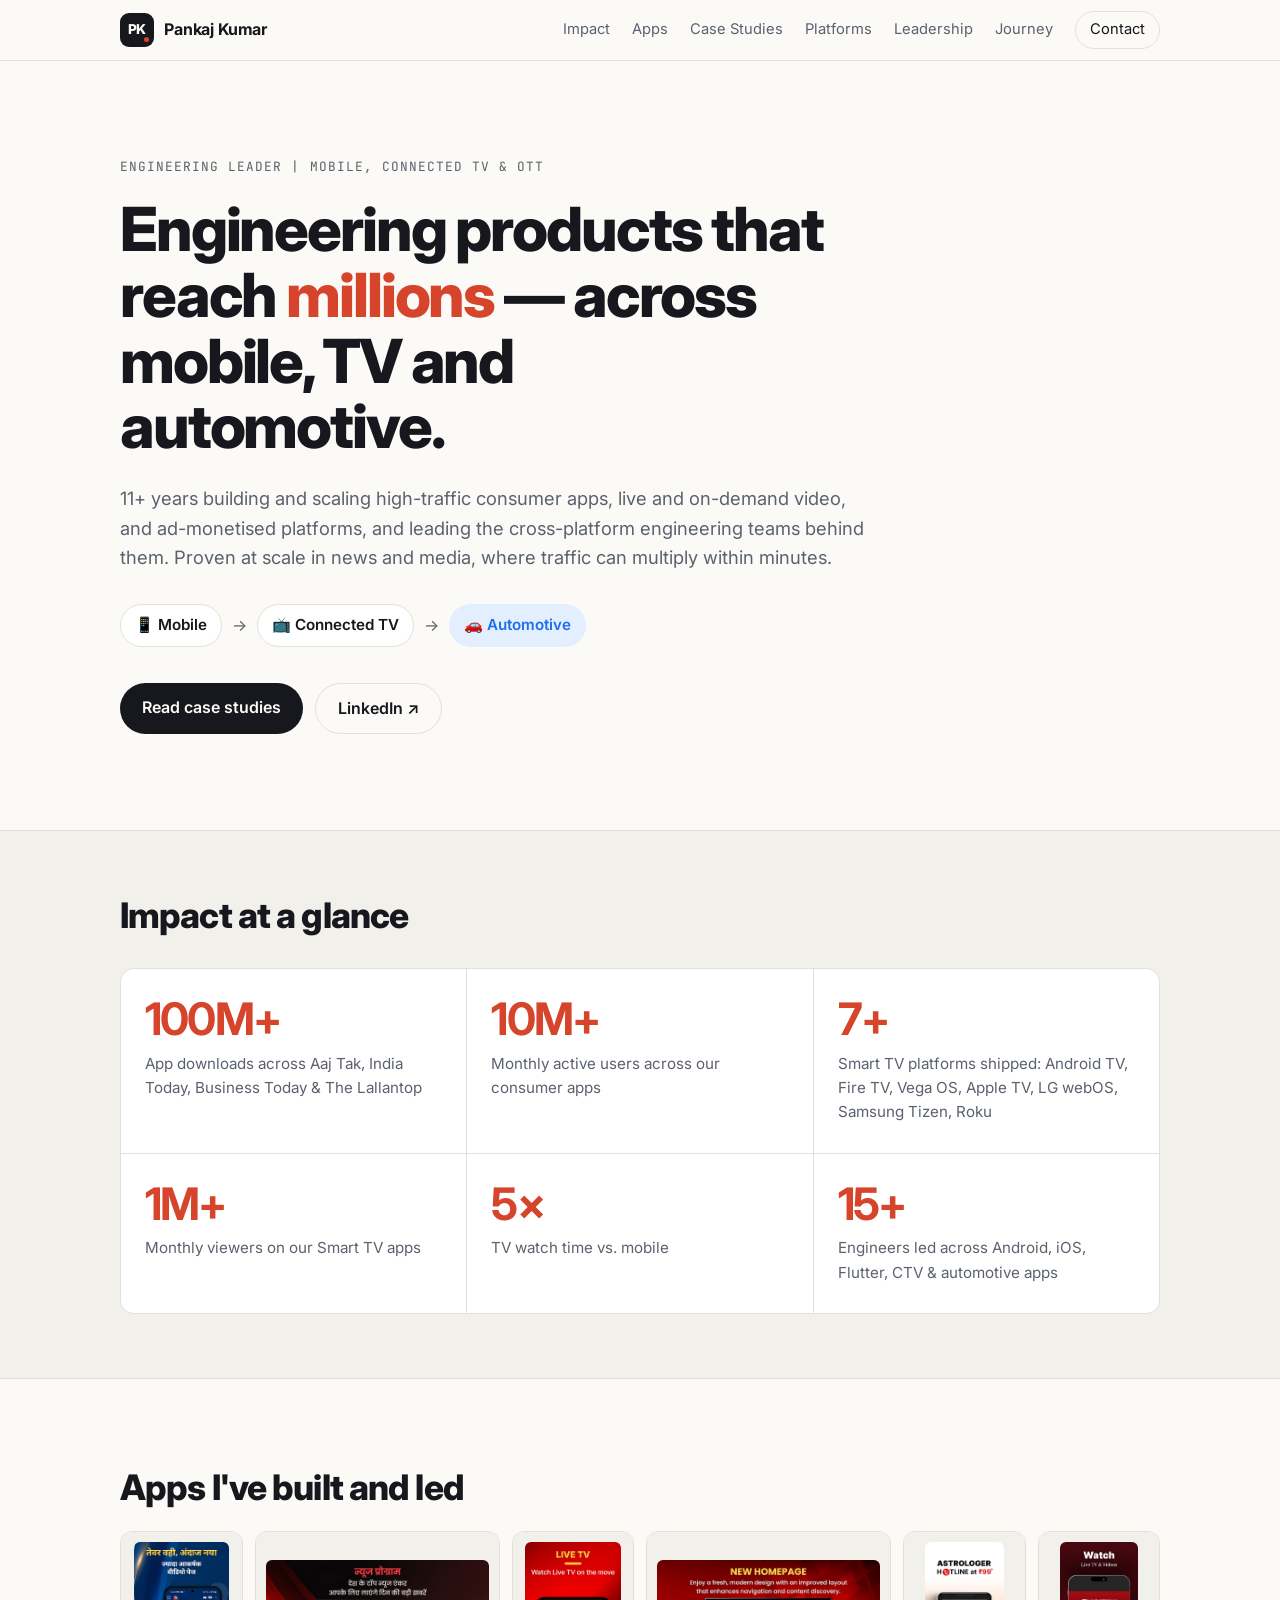
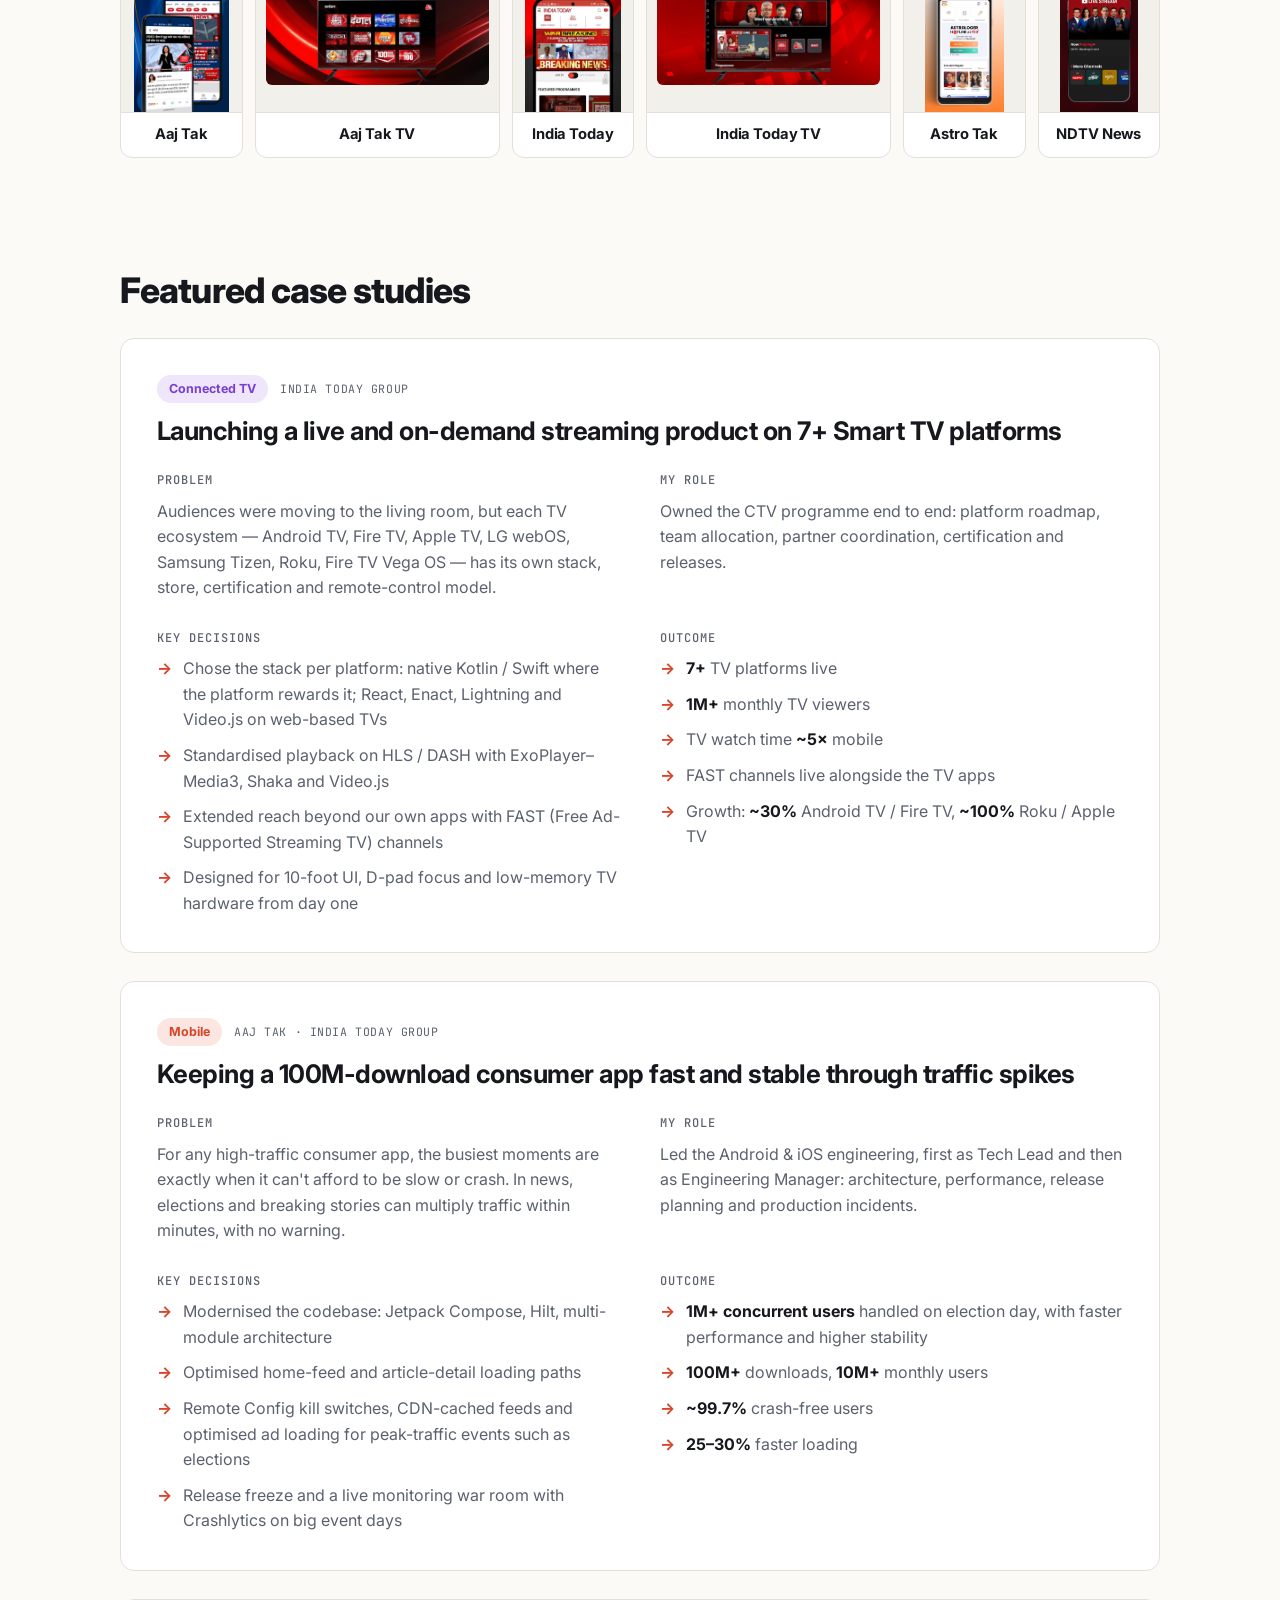
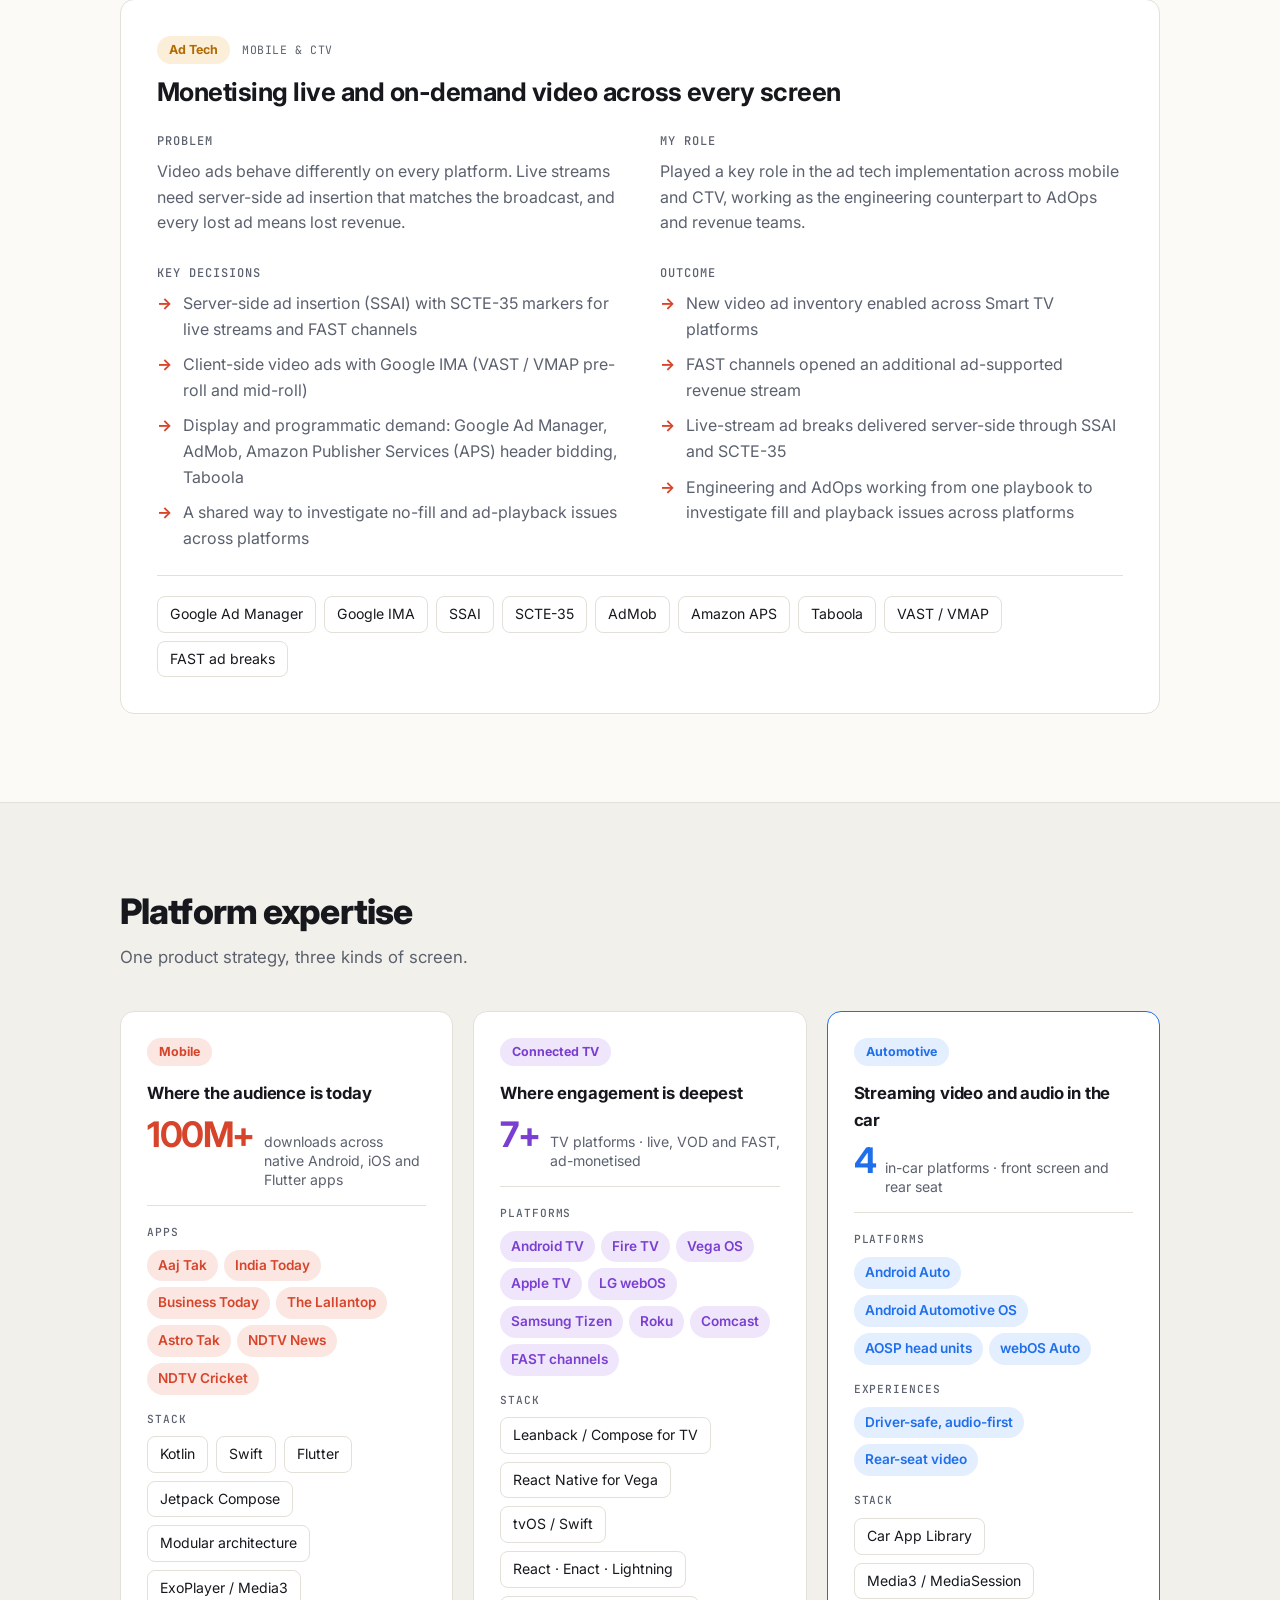
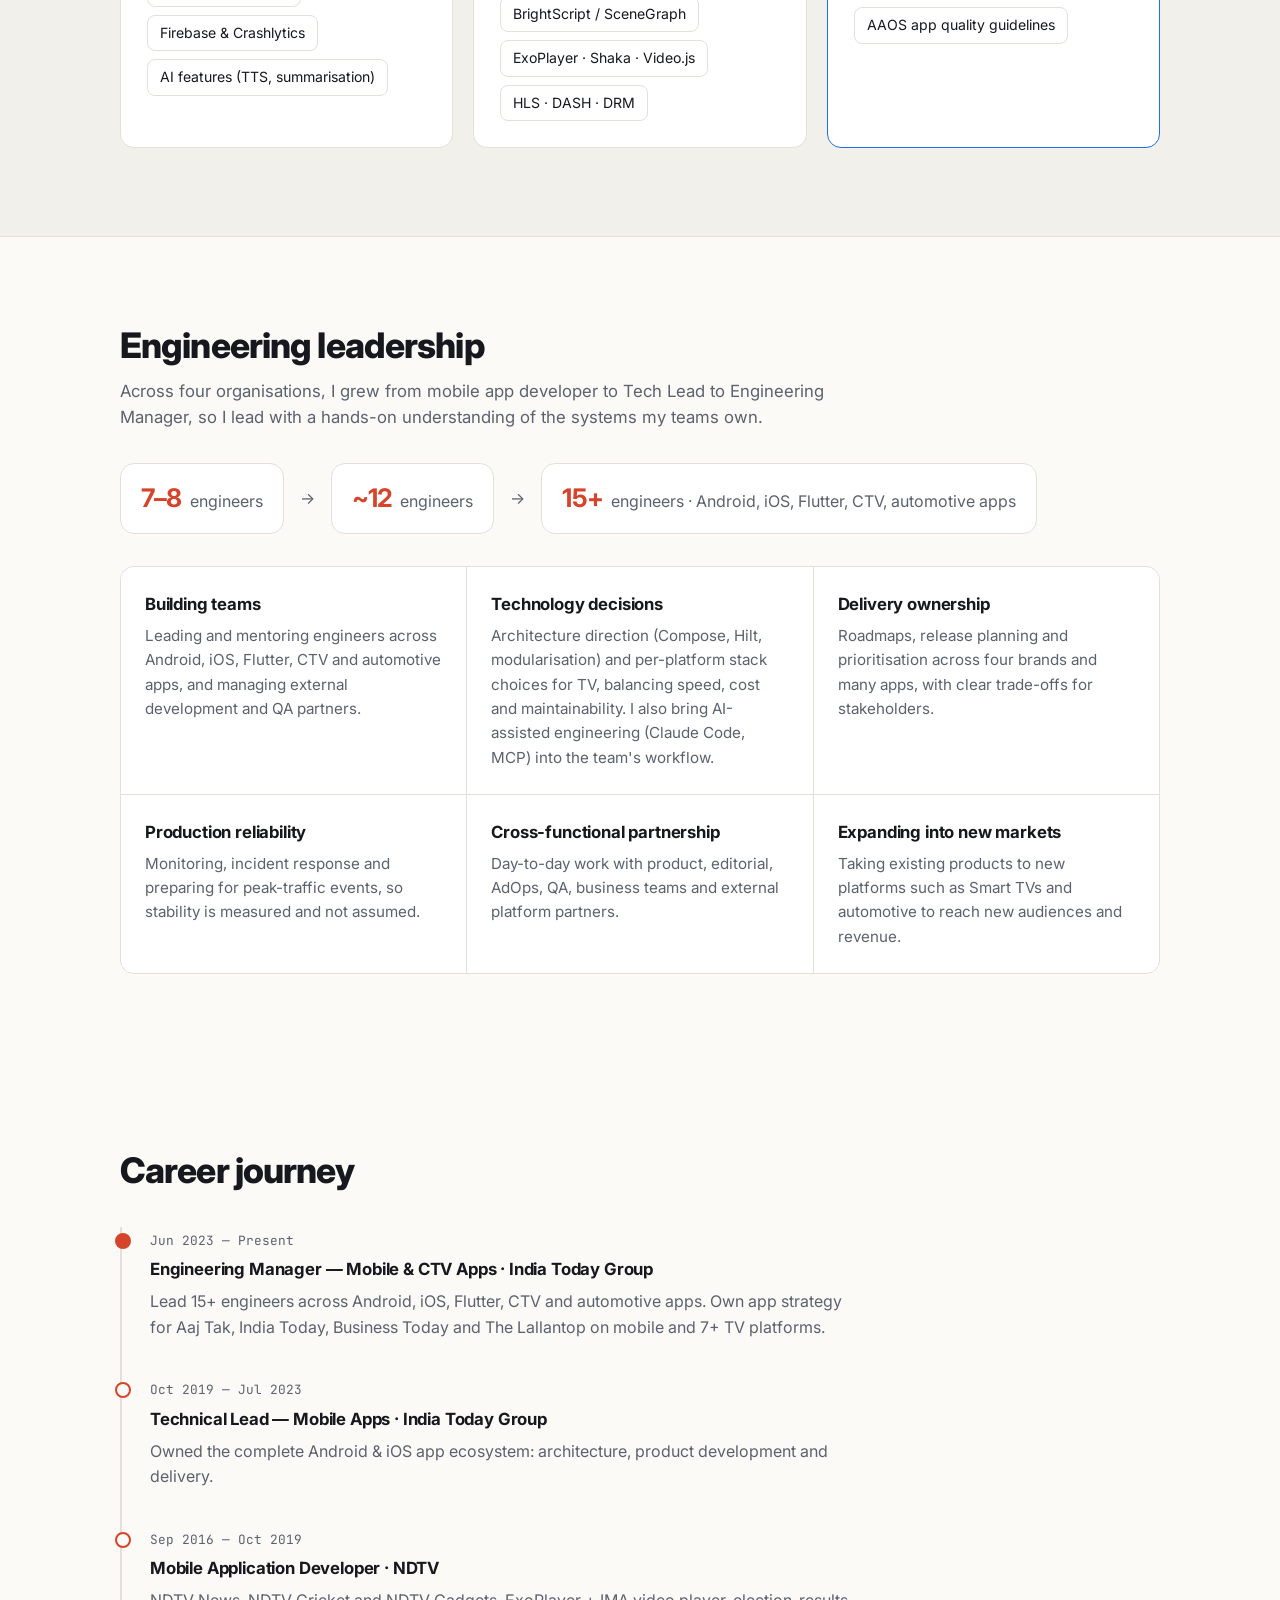
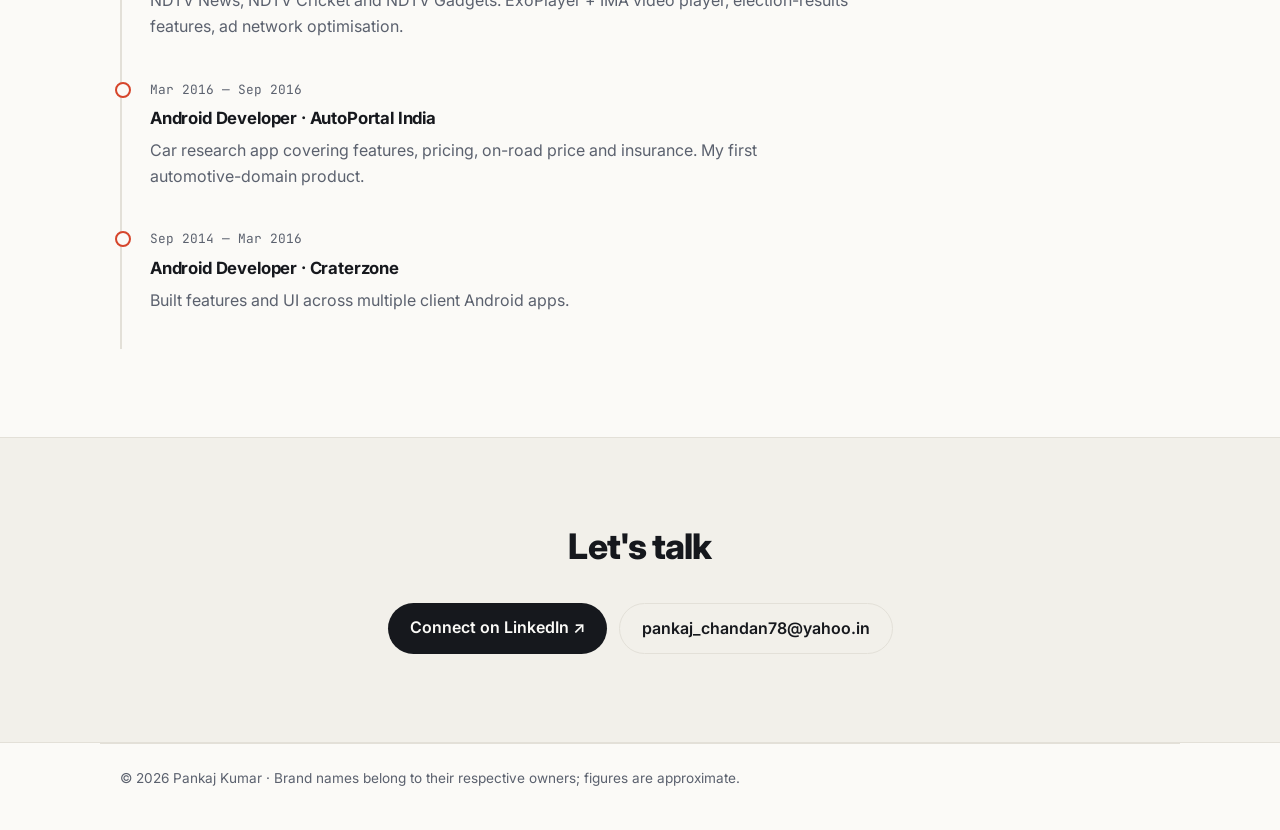
==== commit 88d4dc89: "App cards: screenshot and name only, whole card links to store Co-Authored-By: Claude Opus 5.5 <nore" ====
--- a/index.html
+++ b/index.html
@@ -79,60 +79,30 @@
   <section id="apps" class="wrap section">
     <h2 class="section-title">Apps I've built and led</h2>
     <div class="apps" id="apps-track">
-      <article class="app">
+      <a class="app" href="https://play.google.com/store/apps/details?id=in.AajTak.headlines" target="_blank" rel="noopener">
         <div class="app-shot"><img src="images/aajtak-video.jpg" alt="Aaj Tak app video page" loading="lazy" width="428" height="760"></div>
-        <div class="app-body">
-          <span class="tag">Android &amp; iOS</span>
-          <h3>Aaj Tak</h3>
-          <p>Hindi news, 100M+ downloads</p>
-          <p class="app-links"><a href="https://play.google.com/store/apps/details?id=in.AajTak.headlines" target="_blank" rel="noopener">Google Play ↗</a></p>
-        </div>
-      </article>
-      <article class="app app-tv">
+        <h3 class="app-name">Aaj Tak</h3>
+      </a>
+      <a class="app app-tv" href="https://play.google.com/store/apps/details?id=com.aajtak.tv" target="_blank" rel="noopener">
         <div class="app-shot"><img src="images/aajtak-androidtv.jpg" alt="Aaj Tak Android TV app news programmes" loading="lazy" width="960" height="540"></div>
-        <div class="app-body">
-          <span class="tag">Android TV</span>
-          <h3>Aaj Tak TV</h3>
-          <p>Live TV and news programmes on the big screen</p>
-          <p class="app-links"><a href="https://play.google.com/store/apps/details?id=com.aajtak.tv" target="_blank" rel="noopener">Google Play ↗</a></p>
-        </div>
-      </article>
-      <article class="app">
+        <h3 class="app-name">Aaj Tak TV</h3>
+      </a>
+      <a class="app" href="https://play.google.com/store/apps/details?id=com.indiatoday" target="_blank" rel="noopener">
         <div class="app-shot"><img src="images/indiatoday-live.jpg" alt="India Today app live TV" loading="lazy" width="428" height="760"></div>
-        <div class="app-body">
-          <span class="tag">Android &amp; iOS</span>
-          <h3>India Today</h3>
-          <p>English news and live TV</p>
-          <p class="app-links"><a href="https://play.google.com/store/apps/details?id=com.indiatoday" target="_blank" rel="noopener">Google Play ↗</a></p>
-        </div>
-      </article>
-      <article class="app app-tv">
+        <h3 class="app-name">India Today</h3>
+      </a>
+      <a class="app app-tv" href="https://www.amazon.in/dp/B07HP9K6G6" target="_blank" rel="noopener">
         <div class="app-shot"><img src="images/indiatoday-firetv.jpg" alt="India Today Fire TV app homepage" loading="lazy" width="960" height="540"></div>
-        <div class="app-body">
-          <span class="tag">Fire TV</span>
-          <h3>India Today TV</h3>
-          <p>Live news and programmes for Fire TV</p>
-          <p class="app-links"><a href="https://www.amazon.in/dp/B07HP9K6G6" target="_blank" rel="noopener">Amazon ↗</a></p>
-        </div>
-      </article>
-      <article class="app">
+        <h3 class="app-name">India Today TV</h3>
+      </a>
+      <a class="app" href="https://play.google.com/store/apps/details?id=com.aajtak.astrotak" target="_blank" rel="noopener">
         <div class="app-shot"><img src="images/astrotak-hotline.jpg" alt="Astro Tak app astrologer hotline" loading="lazy" width="428" height="760"></div>
-        <div class="app-body">
-          <span class="tag">Android &amp; iOS</span>
-          <h3>Astro Tak</h3>
-          <p>Astrology consultations: chat, call and video</p>
-          <p class="app-links"><a href="https://play.google.com/store/apps/details?id=com.aajtak.astrotak" target="_blank" rel="noopener">Google Play ↗</a></p>
-        </div>
-      </article>
-      <article class="app">
+        <h3 class="app-name">Astro Tak</h3>
+      </a>
+      <a class="app" href="https://apps.apple.com/in/app/ndtv-news/id377869410" target="_blank" rel="noopener">
         <div class="app-shot"><img src="images/ndtv-watch.jpg" alt="NDTV app live TV" loading="lazy" width="428" height="760"></div>
-        <div class="app-body">
-          <span class="tag">NDTV · 2016–19</span>
-          <h3>NDTV News</h3>
-          <p>News, live TV and cricket</p>
-          <p class="app-links"><a href="https://apps.apple.com/in/app/ndtv-news/id377869410" target="_blank" rel="noopener">App Store ↗</a></p>
-        </div>
-      </article>
+        <h3 class="app-name">NDTV News</h3>
+      </a>
     </div>
   </section>
 
--- a/style.css
+++ b/style.css
@@ -271,3 +271,6 @@
 /* platform card fixes */
 .plat > .cat { align-self: flex-start; }
 .plat-stat b { flex-shrink: 0; }
+a.app { color: inherit; transition: transform .15s ease, border-color .15s ease; }
+a.app:hover { transform: translateY(-3px); border-color: var(--text); }
+.app-name { font-size: 0.92rem; padding: 10px 12px; border-top: 1px solid var(--line); text-align: center; }
